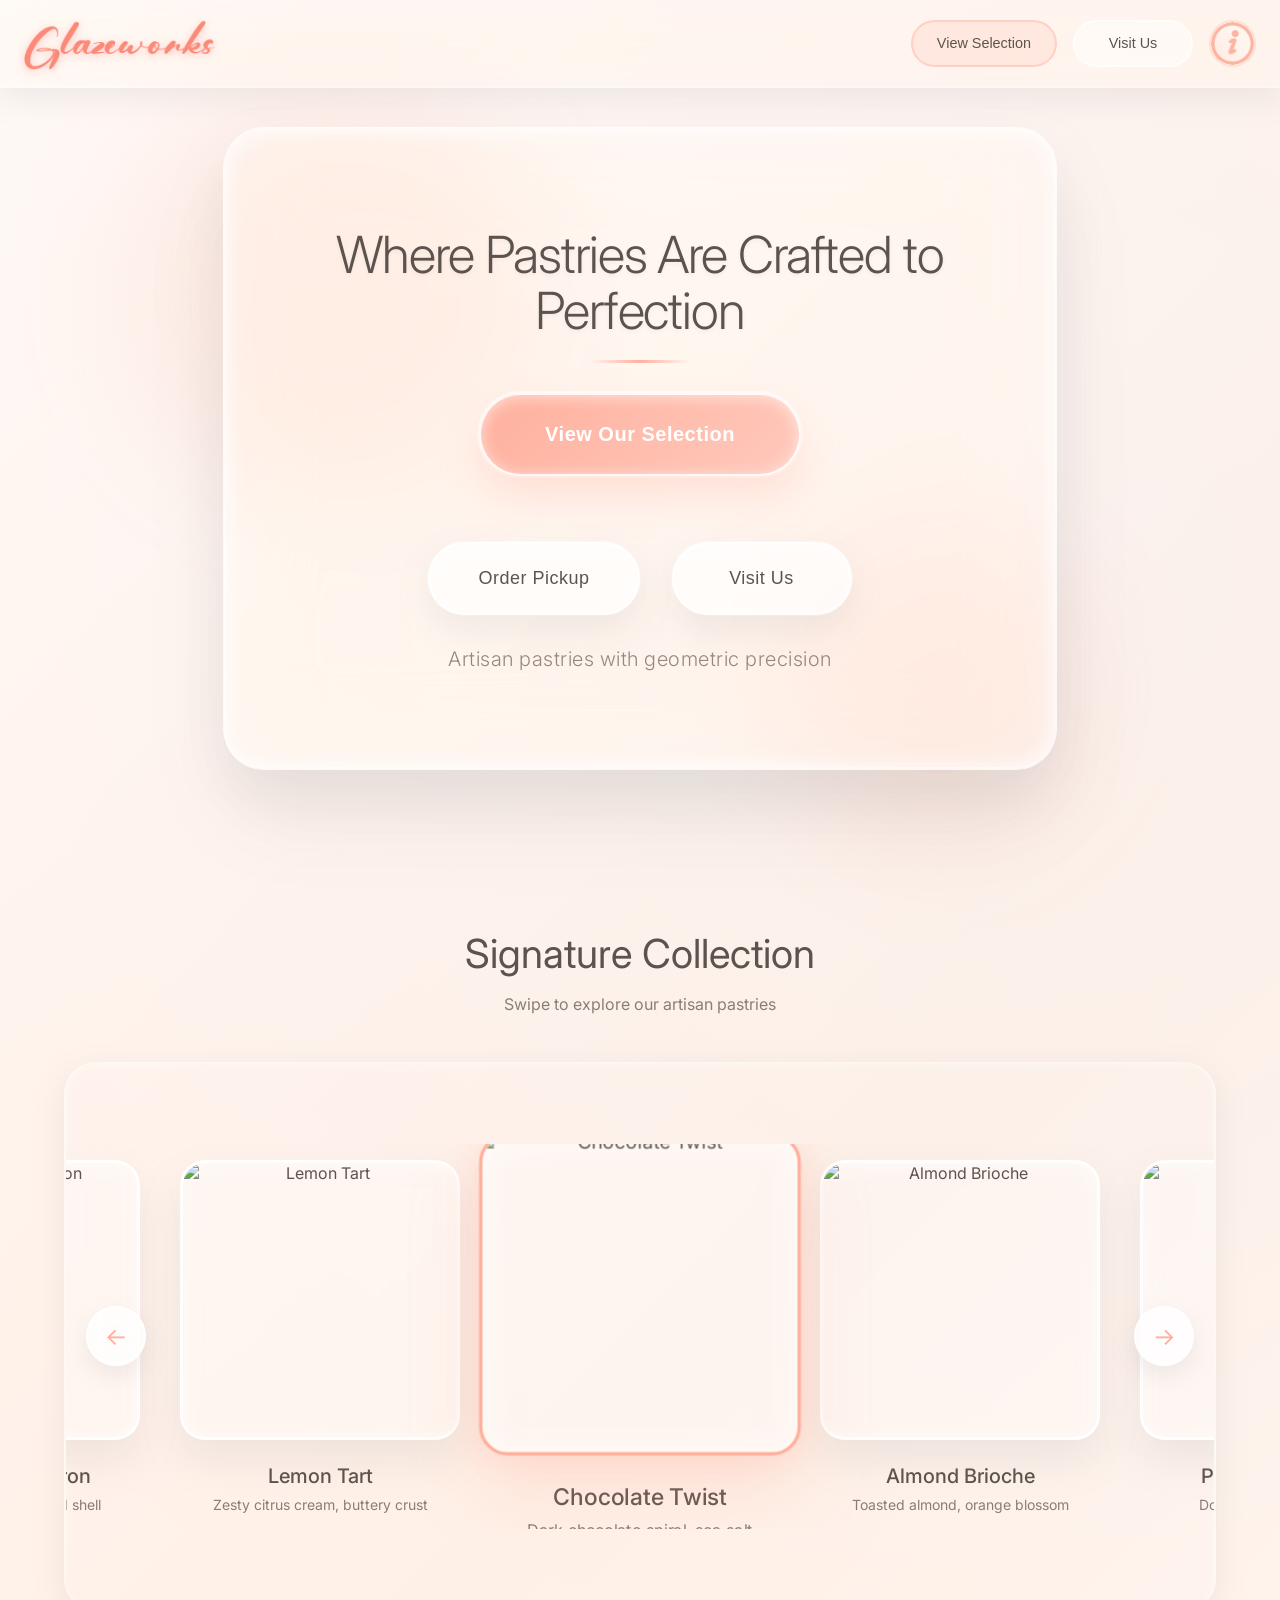
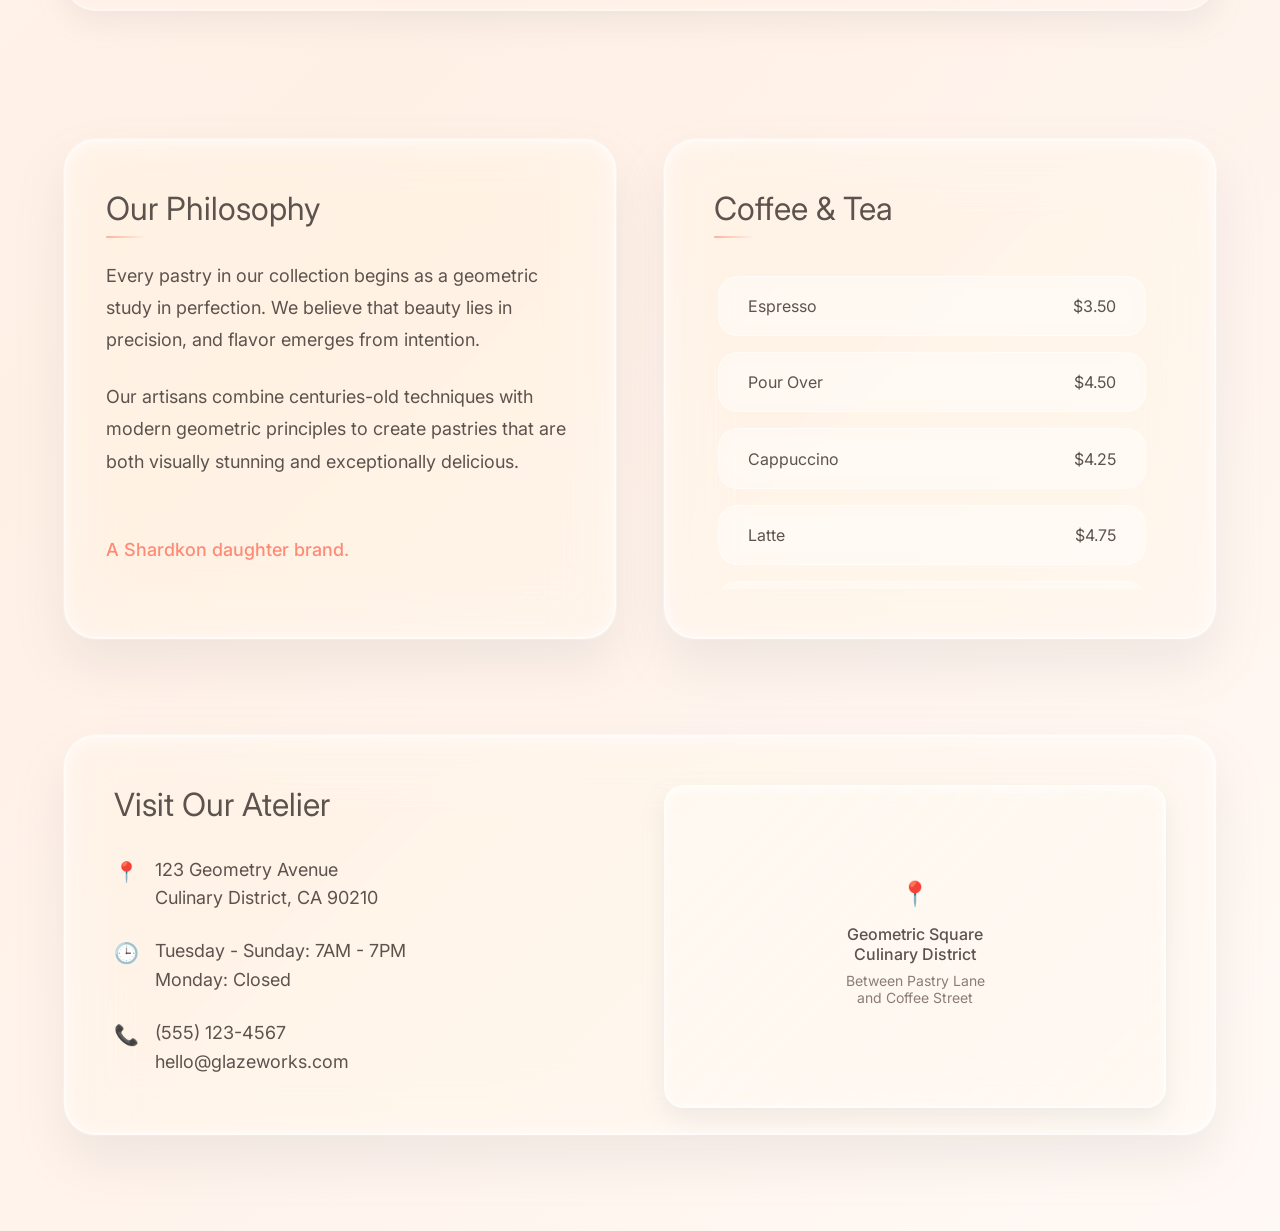
==== index.html @ 234afc3f "Add files via upload" ====
<!DOCTYPE html>
<html lang="en">
<head>
    <meta charset="UTF-8">
    <meta name="viewport" content="width=device-width, initial-scale=1.0">
    <title>Glazeworks | Pastry Perfection</title>
    <link rel="stylesheet" href="style.css">
    <link rel="preconnect" href="https://fonts.googleapis.com">
    <link rel="preconnect" href="https://fonts.gstatic.com" crossorigin>
    <link href="https://fonts.googleapis.com/css2?family=Inter:wght@300;400;500;600&display=swap" rel="stylesheet">
    <style>body { opacity: 0; }</style>
    <!-- Add this to your <head> in ALL HTML files -->
    <link rel="icon" type="image/png" href="bar logo.png">
</head>
<body>
    <!-- HEADER -->
    <header class="main-header">
        <div class="header-content">
            <!-- To this: -->
            <div class="logo">
                <a href="index.html" class="logo-link">
                    <img src="Glazeworks Logo-transparent.png" 
                        alt="Glazeworks" 
                        class="logo-image">
                </a>
            </div>
            <nav class="header-nav">
                <!-- <a href="index.html" class="nav-link active">Home</a> -->
                <!-- <a href="products.html" class="nav-link">Products</a> -->
                <!-- <a href="about.html" class="nav-link">About</a> -->
                <!-- <a href="contact.html" class="nav-link">Contact</a> -->
            </nav>
            <div class="header-buttons">
                <button class="header-btn secondary" onclick="window.location.href='products.html'">View Selection</button>
                <button class="header-btn" onclick="window.location.href='contact.html'">Visit Us</button>
                <!-- Add this about icon button -->
                <!-- About Image Icon -->
                <button class="header-btn about-image" onclick="window.location.href='about.html'" title="About Glazeworks">
                    <div class="image-icon">
                        <img src="about icon.png" 
                        alt="About Glazeworks" class="icon-img">
                    <div class="image-overlay"></div>
                    </div>
                </button>
            </div>
        </div>
    </header>
    
    <!-- HERO SECTION -->
    <section class="hero">
        <!-- MAIN FROSTED GLASS CARD -->
        <div class="main-glass-card">
            <h1 class="tagline">Where Pastries Are Crafted to Perfection</h1>
            
            <!-- BUTTONS - VIEW OUR SELECTION CENTERED ALONE -->
            <div class="button-group-center">
                <button class="glass-button-primary" onclick="window.location.href='products.html'">View Our Selection</button>
                <div class="button-pair">
                    <button class="glass-button" onclick="window.location.href='contact.html'">Order Pickup</button>
                    <button class="glass-button" onclick="window.location.href='contact.html'">Visit Us</button>
                </div>
            </div>
            
            <p class="subtagline">Artisan pastries with geometric precision</p>
        </div>
    </section>
    
    <!-- SIGNATURE COLLECTION - HORIZONTAL SCROLL -->
    <section class="signature-section">
        <div class="section-header">
            <h2>Signature Collection</h2>
            <p style="color: var(--text-light);">Swipe to explore our artisan pastries</p>
        </div>
        
        <div class="horizontal-scroll-container">
            <div class="scroll-arrow left">←</div>
            <div class="horizontal-scroll">
                <div class="scroll-item">
                    <div class="image-container">
                        <img src="https://www.corriecooks.com/wp-content/uploads/2025/04/Honey-Butter-Croissants-500x500.jpg" 
                             alt="Honey Butter Croissant">
                    </div>
                    <h3>Honey Butter Croissant</h3>
                    <p>27 delicate layers of French butter</p>
                </div>
                <div class="scroll-item">
                    <div class="image-container">
                        <img src="https://images.unsplash.com/photo-1563729784474-d77dbb933a9e?w=400&h=400&fit=crop&q=90" 
                             alt="Vanilla Bean Éclair">
                    </div>
                    <h3>Vanilla Bean Éclair</h3>
                    <p>Madagascar vanilla pastry cream</p>
                </div>
                <div class="scroll-item">
                    <div class="image-container">
                        <img src="https://www.sweetandsavorybyshinee.com/wp-content/uploads/2022/08/Raspberry-Macarons-1-1024x1536.jpg" 
                             alt="Raspberry Macaron">
                    </div>
                    <h3>Raspberry Macaron</h3>
                    <p>Fresh berry filling, almond shell</p>
                </div>
                <div class="scroll-item">
                    <div class="image-container">
                        <img src="https://zestfulkitchen.com/wp-content/uploads/2020/03/classic-lemon-tart-_-for-web-_-cover-736x809.jpg" 
                             alt="Lemon Tart">
                    </div>
                    <h3>Lemon Tart</h3>
                    <p>Zesty citrus cream, buttery crust</p>
                </div>
                <div class="scroll-item">
                    <div class="image-container">
                        <img src="https://images.unsplash.com/photo-1541783245831-57d6fb0926d3?w=400&h=400&fit=crop&q=90" 
                             alt="Chocolate Twist">
                    </div>
                    <h3>Chocolate Twist</h3>
                    <p>Dark chocolate spiral, sea salt</p>
                </div>
                <div class="scroll-item">
                    <div class="image-container">
                        <img src="https://images.unsplash.com/photo-1565958011703-44f9829ba187?w=400&h=400&fit=crop&q=90" 
                             alt="Almond Brioche">
                    </div>
                    <h3>Almond Brioche</h3>
                    <p>Toasted almond, orange blossom</p>
                </div>
                <div class="scroll-item">
                    <div class="image-container">
                        <img src="https://images.unsplash.com/photo-1488477304112-4944851de03d?w=400&h=400&fit=crop&q=90" 
                             alt="Pain au Chocolat">
                    </div>
                    <h3>Pain au Chocolat</h3>
                    <p>Double chocolate batons</p>
                </div>
                <div class="scroll-item">
                    <div class="image-container">
                        <img src="https://images.unsplash.com/photo-1535141192574-5d4897c12636?w=400&h=400&fit=crop&q=90" 
                             alt="Matcha Roll">
                    </div>
                    <h3>Matcha Roll</h3>
                    <p>Ceremonial matcha, red bean</p>
                </div>
            </div>
            <div class="scroll-arrow right">→</div>
        </div>
    </section>
    
    <!-- TWO COLUMN LAYOUT -->
    <section class="two-column-layout">
        <!-- LEFT COLUMN - OUR PHILOSOPHY -->
        <div class="frosted-card">
            <h2>Our Philosophy</h2>
            <div class="about-text">
                Every pastry in our collection begins as a geometric study in perfection. 
                We believe that beauty lies in precision, and flavor emerges from intention.
            </div>
            <div class="about-text">
                Our artisans combine centuries-old techniques with modern geometric principles 
                to create pastries that are both visually stunning and exceptionally delicious.
            </div>
            <div class="about-text" style="margin-top: 2rem;">
                <em>A Shardkon daughter brand.</em>
            </div>
            <div class="geometric-accent"></div>
        </div>
        
        <!-- RIGHT COLUMN - COFFEE & TEA (WIDER) -->
        <div class="frosted-card coffee-card">
            <h2>Coffee & Tea</h2>
            <div class="scrollable-menu">
                <div class="menu-items">
                    <div class="menu-item">
                        <span class="item-name">Espresso</span>
                        <span class="item-price">$3.50</span>
                    </div>
                    <div class="menu-item">
                        <span class="item-name">Pour Over</span>
                        <span class="item-price">$4.50</span>
                    </div>
                    <div class="menu-item">
                        <span class="item-name">Cappuccino</span>
                        <span class="item-price">$4.25</span>
                    </div>
                    <div class="menu-item">
                        <span class="item-name">Latte</span>
                        <span class="item-price">$4.75</span>
                    </div>
                    <div class="menu-item">
                        <span class="item-name">Matcha Latte</span>
                        <span class="item-price">$5.25</span>
                    </div>
                    <div class="menu-item">
                        <span class="item-name">Chai Tea</span>
                        <span class="item-price">$4.75</span>
                    </div>
                    <div class="menu-item">
                        <span class="item-name">Cold Brew</span>
                        <span class="item-price">$5.50</span>
                    </div>
                    <div class="menu-item">
                        <span class="item-name">Herbal Infusion</span>
                        <span class="item-price">$4.00</span>
                    </div>
                    <div class="menu-item">
                        <span class="item-name">Hot Chocolate</span>
                        <span class="item-price">$4.50</span>
                    </div>
                    <div class="menu-item">
                        <span class="item-name">Turkish Coffee</span>
                        <span class="item-price">$4.75</span>
                    </div>
                </div>
            </div>
        </div>
    </section>
    
    <!-- VISIT SECTION - BOTTOM -->
    <section class="visit-section">
        <div class="visit-card">
            <div class="visit-info">
                <h2>Visit Our Atelier</h2>
                <div class="visit-details">
                    <p>
                        <span style="font-size: 1.25rem; color: var(--peach-pink);">📍</span>
                        123 Geometry Avenue<br>
                        Culinary District, CA 90210
                    </p>
                    <p>
                        <span style="font-size: 1.25rem; color: var(--peach-pink);">🕒</span>
                        Tuesday - Sunday: 7AM - 7PM<br>
                        Monday: Closed
                    </p>
                    <p>
                        <span style="font-size: 1.25rem; color: var(--peach-pink);">📞</span>
                        (555) 123-4567<br>
                        hello@glazeworks.com
                    </p>
                </div>
            </div>
            <div class="map-container">
                <div class="map-placeholder">
                    <p style="font-size: 1.5rem; margin-bottom: 1rem; color: var(--peach-pink);">📍</p>
                    <p style="font-weight: 500; color: var(--text-dark); margin-bottom: 0.5rem;">
                        Geometric Square<br>
                        Culinary District
                    </p>
                    <p style="color: var(--text-light); font-size: 0.875rem;">
                        Between Pastry Lane<br>
                        and Coffee Street
                    </p>
                </div>
            </div>
        </div>
    </section>
    
    <script src="script.js"></script>
    <script>
        window.addEventListener('load', () => {
            setTimeout(() => {
                document.body.style.opacity = '1';
            }, 100);
        });
    </script>
</body>
</html>
---- style.css ----
/* GLAZEWORKS FINAL REFINEMENT */
:root {
  /* REFINED COLOR PALETTE */
  --frost-white: rgba(255, 255, 255, 0.95);
  --frost-border: rgba(255, 255, 255, 0.6);
  --frost-shadow: rgba(150, 150, 150, 0.15);
  --peach-pink: #FFB09D;
  --peach-saturated: #FF8A75;
  --text-dark: #5D534E;
  --text-light: #8A7D76;
  
  /* GLOW COLORS */
  --glow-peach: rgba(255, 176, 157, 0.3);
  --glow-pink: rgba(255, 138, 117, 0.2);
}

/* RESET */
* {
  margin: 0;
  padding: 0;
  box-sizing: border-box;
}


/* SCROLLBAR WITH PATTERN IMAGE BACKGROUND */
::-webkit-scrollbar {
    width: 16px;
    height: 16px;
    background: transparent;
}

/* Top part of the track */
::-webkit-scrollbar-track-piece:start {
    background: transparent url('transparent\ bg.png') repeat-y !important;
    background-size: 16px auto; /* Match scrollbar width */
    border-top-left-radius: 8px;
    border-top-right-radius: 8px;
    margin-top: 4px; /* Add some spacing at top */
}

/* Middle part of the track */
::-webkit-scrollbar-track-piece:middle {
    background: transparent url('transparent\ bg.png') repeat-y !important;
    background-size: 16px auto;
}

/* Bottom part of the track */
::-webkit-scrollbar-track-piece:end {
    background: transparent url('transparent\ bg.png') repeat-y !important;
    background-size: 16px auto;
    border-bottom-left-radius: 8px;
    border-bottom-right-radius: 8px;
    margin-bottom: 4px; /* Add some spacing at bottom */
}

/* For horizontal scrollbars */
::-webkit-scrollbar-track-piece:horizontal:start {
    background: transparent url('transparent\ bg.png') repeat-x !important;
    background-size: auto 16px; /* Match scrollbar height */
    border-top-left-radius: 8px;
    border-bottom-left-radius: 8px;
    margin-left: 4px;
}

::-webkit-scrollbar-track-piece:horizontal:end {
    background: transparent url('transparent\ bg.png') repeat-x !important;
    background-size: auto 16px;
    border-top-right-radius: 8px;
    border-bottom-right-radius: 8px;
    margin-right: 4px;
}

/* Thumb - Dark peach color */
::-webkit-scrollbar-thumb {
    background: rgba(255, 130, 100, 0.7);
    border-radius: 8px;
    border: 4px solid transparent;
    background-clip: content-box;
    transition: all 0.3s ease;
}

::-webkit-scrollbar-thumb:hover {
    background: rgba(255, 110, 80, 0.9);
    border: 4px solid transparent;
    background-clip: content-box;
}

::-webkit-scrollbar-thumb:active {
    background: rgba(255, 90, 60, 0.95);
    border: 4px solid transparent;
    background-clip: content-box;
}

/* Corner */
::-webkit-scrollbar-corner {
    background: transparent url('transparent\ bg.png') !important;
    background-size: 16px 16px;
}

/* Firefox fallback */
* {
    scrollbar-width: thin;
    scrollbar-color: rgba(255, 130, 100, 0.7) transparent;
}
body {
    overflow: overlay;
  font-family: 'Inter', -apple-system, BlinkMacSystemFont, sans-serif;
  background: 
    radial-gradient(circle at 20% 50%, rgba(255, 240, 230, 0.3) 0%, transparent 50%),
    radial-gradient(circle at 80% 20%, rgba(230, 240, 255, 0.2) 0%, transparent 50%),
    linear-gradient(135deg, #FFF9F5 0%, #FFF0E6 50%, #FFF9F5 100%);
  color: var(--text-dark);
  overflow-x: hidden;
  min-height: 100vh;
  position: relative;
  opacity: 1;
  transition: opacity 0.8s ease;
}

/* HEADER STYLES */
.main-header {
  position: fixed;
  top: 0;
  left: 0;
  width: 100%;
  padding: 0.5rem 1.5rem;
  background: rgba(255, 255, 255, 0.15);
  backdrop-filter: blur(20px) saturate(180%);
  -webkit-backdrop-filter: blur(20px) saturate(180%);
  border-bottom: 2px solid rgba(255, 255, 255, 0.3);
  z-index: 1000;
  box-shadow: 0 10px 30px var(--frost-shadow);
}

.header-content {
  max-width: 1400px;
  margin: 0 auto;
  display: flex;
  justify-content: space-between;
  align-items: center;
  gap: 2rem;
}

/* Add new logo image styles: */
.logo-link {
    display: flex;
    align-items: center;
    text-decoration: none;
    height: 100%;
}

.logo-image {
    height: 70px; /* Adjust based on your logo's aspect ratio */
    width: auto;
    max-width: 200px; /* Prevents it from being too wide */
    object-fit: contain;
    transition: all 0.3s cubic-bezier(0.4, 0, 0.2, 1);
    filter: drop-shadow(0 2px 4px rgba(255, 161, 161, 0.603));
}

/* Optional: Add hover effect */
.logo-image:hover {
    transform: scale(1.05);
    filter: drop-shadow(0 4px 8px rgba(255, 169, 169, 0.76));
}

/* Optional: Add subtle glow on hover */
.logo-image:hover {
    filter: 
        drop-shadow(0 4px 8px rgba(228, 167, 167, 0.829))
        drop-shadow(0 0 10px rgba(252, 165, 165, 0.651));
}

.header-nav {
  display: flex;
  gap: 2rem;
  flex: 1;
  justify-content: center;
}

.nav-link {
  text-decoration: none;
  color: var(--text-dark);
  font-weight: 400;
  font-size: 1rem;
  padding: 0.5rem 1rem;
  border-radius: 20px;
  transition: all 0.3s ease;
  position: relative;
}

.nav-link:hover {
  color: var(--peach-saturated);
  background: rgba(255, 255, 255, 0.3);
}

.nav-link.active {
  color: var(--peach-saturated);
  font-weight: 500;
}

.nav-link.active::after {
  content: '';
  position: absolute;
  bottom: -2px;
  left: 1rem;
  right: 1rem;
  height: 2px;
  background: var(--peach-pink);
  border-radius: 1px;
}

.header-buttons {
  display: flex;
  gap: 1rem;
}

.header-btn {
  padding: 0.75rem 1.5rem;
  border-radius: 25px;
  border: 2px solid rgba(255, 255, 255, 0.6);
  background: rgba(255, 255, 255, 0.4);
  backdrop-filter: blur(10px);
  color: var(--text-dark);
  font-weight: 500;
  font-size: 0.9rem;
  cursor: pointer;
  transition: all 0.3s ease;
  min-width: 120px;
}

.header-btn:hover {
  transform: translateY(-2px);
  background: rgba(255, 255, 255, 0.6);
  box-shadow: 0 10px 25px var(--frost-shadow);
}

.header-btn.secondary {
  background: rgba(255, 176, 157, 0.2);
  border-color: rgba(255, 176, 157, 0.4);
}

.header-btn.secondary:hover {
  background: rgba(255, 176, 157, 0.3);
}


/* About Image Icon Button */
.header-btn.about-image {
    width: 47px; /* Perfect circular size */
    height: 47px;
    min-width: 47px;
    padding: 0;
    display: flex;
    align-items: center;
    justify-content: center;
    border-radius: 50%;
    background: transparent;
    border: 2px solid rgba(255, 176, 157, 0.3);
    overflow: hidden;
    position: relative;
    transition: all 0.3s cubic-bezier(0.4, 0, 0.2, 1);
}

.header-btn.about-image:hover {
    border-color: var(--peach-pink);
    transform: translateY(-2px) scale(1.1);
    box-shadow: 
        0 10px 20px rgba(255, 176, 157, 0.3),
        0 0 20px rgba(255, 176, 157, 0.2),
        inset 0 0 0 2px rgba(255, 255, 255, 0.5);
}

.image-icon {
    width: 100%;
    height: 100%;
    border-radius: 50%;
    overflow: hidden;
    position: relative;
    display: flex;
    align-items: center;
    justify-content: center;
}

.icon-img {
    width: 100%;
    height: 100%;
    object-fit: cover;
    object-position: center;
    transition: transform 0.4s ease, filter 0.4s ease;
}

.image-overlay {
    position: absolute;
    top: 0;
    left: 0;
    width: 100%;
    height: 100%;
    background: linear-gradient(
        45deg,
        rgba(255, 176, 157, 0.2) 0%,
        rgba(255, 176, 157, 0) 60%
    );
    border-radius: 50%;
    transition: all 0.4s ease;
}

.header-btn.about-image:hover .icon-img {
    transform: scale(1.15);
    filter: brightness(1.1) saturate(1.2);
}

.header-btn.about-image:hover .image-overlay {
    background: linear-gradient(
        45deg,
        rgba(255, 138, 117, 0.3) 0%,
        rgba(255, 138, 117, 0.1) 50%,
        rgba(255, 138, 117, 0) 70%
    );
}




/* FOOTER */
.main-footer {
  text-align: center;
  padding: 2rem;
  color: var(--text-light);
  font-size: 0.9rem;
  background: rgba(255, 255, 255, 0.2);
  backdrop-filter: blur(10px);
  border-top: 1px solid rgba(255, 255, 255, 0.3);
  margin-top: 4rem;
}

.main-footer p {
  margin: 0.5rem 0;
}

/* BACKGROUND EFFECTS */
.glow-effects {
  position: fixed;
  top: 0;
  left: 0;
  width: 100%;
  height: 100%;
  z-index: -3;
  pointer-events: none;
  opacity: 0.5;
}

.glow-orb {
  position: absolute;
  border-radius: 50%;
  filter: blur(60px);
  animation: floatOrb 20s infinite ease-in-out;
}

.glow-1 {
  width: 400px;
  height: 400px;
  background: var(--glow-peach);
  top: 10%;
  left: 10%;
  animation-delay: 0s;
}

.glow-2 {
  width: 300px;
  height: 300px;
  background: var(--glow-pink);
  top: 60%;
  right: 15%;
  animation-delay: -7s;
}

@keyframes floatOrb {
  0%, 100% { transform: translate(0, 0) scale(1); opacity: 0.4; }
  33% { transform: translate(30px, -30px) scale(1.1); opacity: 0.6; }
  66% { transform: translate(-20px, 20px) scale(0.9); opacity: 0.5; }
}

/* HERO SECTION */
.hero {
  min-height: 100vh;
  display: flex;
  flex-direction: column;
  align-items: center;
  justify-content: center;
  padding: 2rem;
  position: relative;
  z-index: 1;
  padding-top: 8rem; /* Account for fixed header */
}

/* MAIN FROSTED GLASS CARD */
.main-glass-card {
  width: 65vw;
  max-width: 900px;
  min-width: 300px;
  background: rgba(255, 255, 255, 0.25);
  backdrop-filter: blur(40px) saturate(200%);
  -webkit-backdrop-filter: blur(40px) saturate(200%);
  border: 2px solid var(--frost-border);
  border-radius: 40px;
  padding: 6rem 5rem;
  text-align: center;
  position: relative;
  z-index: 10;
  box-shadow: 
    0 0 0 1px rgba(255, 255, 255, 0.8),
    0 30px 60px var(--frost-shadow),
    0 50px 100px rgba(0, 0, 0, 0.05),
    inset 0 2px 20px rgba(255, 255, 255, 0.6),
    inset 0 -2px 20px rgba(255, 255, 255, 0.4);
  animation: cardFloat 8s ease-in-out infinite;
  margin: 0 auto 8rem auto;
}

@keyframes cardFloat {
  0%, 100% { transform: translateY(0px) rotateX(0deg); }
  50% { transform: translateY(-20px) rotateX(2deg); }
}

/* TAGLINE */
.tagline {
  font-size: clamp(3rem, 4vw, 4.5rem);
  font-weight: 300;
  color: var(--text-dark);
  line-height: 1.1;
  margin-bottom: 3rem;
  letter-spacing: -0.02em;
  text-shadow: 
    0 2px 4px rgba(0, 0, 0, 0.05),
    0 0 40px rgba(255, 255, 255, 0.5);
  position: relative;
}

.tagline::after {
  content: '';
  position: absolute;
  bottom: -1.5rem;
  left: 50%;
  transform: translateX(-50%);
  width: 100px;
  height: 3px;
  background: linear-gradient(90deg, 
    transparent, 
    var(--peach-pink), 
    transparent);
  border-radius: 2px;
}

/* BUTTON GROUP - VIEW OUR SELECTION CENTERED */
.button-group-center {
  display: flex;
  flex-direction: column;
  align-items: center;
  gap: 2rem;
  margin-top: 4rem;
  position: relative;
}

/* VIEW MENU BUTTON - CENTERED ALONE */
.glass-button-primary {
  padding: 1.75rem 4rem;
  border-radius: 50px;
  border: 2px solid rgba(255, 255, 255, 0.9);
  background: linear-gradient(135deg, 
    var(--peach-pink) 0%, 
    #FFC9BC 100%);
  backdrop-filter: blur(20px);
  -webkit-backdrop-filter: blur(20px);
  color: white;
  font-size: 1.25rem;
  font-weight: 600;
  cursor: pointer;
  transition: all 0.4s cubic-bezier(0.4, 0, 0.2, 1);
  position: relative;
  overflow: hidden;
  box-shadow: 
    0 20px 40px rgba(255, 176, 157, 0.3),
    inset 0 2px 15px rgba(255, 255, 255, 0.6),
    0 0 0 2px rgba(255, 255, 255, 0.7);
  letter-spacing: 0.5px;
  transform: translateY(-10px);
  z-index: 2;
  margin-bottom: 1.5rem;
}

.glass-button-primary:hover {
  transform: translateY(-15px) scale(1.05);
  background: linear-gradient(135deg, 
    var(--peach-saturated) 0%, 
    #FFA08D 100%);
  box-shadow: 
    0 30px 60px rgba(255, 138, 117, 0.4),
    inset 0 2px 25px rgba(255, 255, 255, 0.8),
    0 0 30px rgba(255, 138, 117, 0.5),
    0 0 60px rgba(255, 138, 117, 0.2);
}

/* ORDER PICKUP & VISIT US - HORIZONTAL PAIR BELOW */
.button-pair {
  display: flex;
  gap: 2rem;
  justify-content: center;
  width: 100%;
}

.glass-button {
  padding: 1.5rem 3rem;
  border-radius: 50px;
  border: 2px solid rgba(255, 255, 255, 0.8);
  background: rgba(255, 255, 255, 0.6);
  backdrop-filter: blur(20px);
  -webkit-backdrop-filter: blur(20px);
  color: var(--text-dark);
  font-size: 1.125rem;
  font-weight: 500;
  cursor: pointer;
  transition: all 0.4s cubic-bezier(0.4, 0, 0.2, 1);
  position: relative;
  overflow: hidden;
  box-shadow: 
    0 15px 35px var(--frost-shadow),
    inset 0 2px 10px rgba(255, 255, 255, 0.8),
    0 0 0 1px rgba(255, 255, 255, 0.5);
  letter-spacing: 0.5px;
  min-width: 180px;
  text-align: center;
}

.glass-button:hover {
  transform: translateY(-5px) scale(1.05);
  border-color: rgba(255, 255, 255, 1);
  box-shadow: 
    0 25px 50px rgba(150, 150, 150, 0.25),
    inset 0 2px 20px rgba(255, 255, 255, 0.9),
    0 0 20px var(--glow-peach),
    0 0 40px rgba(255, 179, 161, 0.1);
}

/* SUBTAGLINE */
.subtagline {
  font-size: 1.25rem;
  color: var(--text-light);
  margin-top: 2rem;
  font-weight: 300;
  letter-spacing: 0.5px;
  opacity: 0.9;
}

/* SIGNATURE COLLECTION - FIXED CLIPPING */
.signature-section {
  width: 90%;
  max-width: 1200px;
  margin: 0 auto 8rem auto; /* MORE MARGIN FOR TALLER BOUNDARY */
  position: relative;
}

.section-header {
  text-align: center;
  margin-bottom: 3rem;
}

.section-header h2 {
  font-size: 2.5rem;
  font-weight: 400;
  color: var(--text-dark);
  margin-bottom: 1rem;
}

.horizontal-scroll-container {
  position: relative;
  width: 100%;
  overflow: hidden; /* Keep hidden for container */
  padding: 5rem 0; /* TALLER BOUNDARY */
  margin: 2rem 0;
  background: rgba(255, 255, 255, 0.05);
  border-radius: 32px;
  border: 2px solid rgba(255, 255, 255, 0.4); /* VISIBLE BORDER */
  box-shadow: 
    inset 0 2px 10px rgba(255, 255, 255, 0.3),
    0 10px 30px var(--frost-shadow);
}

.horizontal-scroll {
  display: flex;
  gap: 2.5rem;
  padding: 0 4rem;
  scroll-behavior: smooth;
  overflow-x: auto;
  scrollbar-width: none;
  -ms-overflow-style: none;
}

.horizontal-scroll::-webkit-scrollbar {
  display: none;
}

.scroll-item {
  flex: 0 0 auto;
  width: 280px;
  text-align: center;
  transition: all 0.4s cubic-bezier(0.4, 0, 0.2, 1);
  position: relative;
  margin: 1rem 0; /* VERTICAL SPACING */
}

/* FIXED IMAGE CONTAINER - NO CLIPPING */
.image-container {
  width: 100%;
  height: 280px;
  position: relative;
  overflow: hidden;
  border-radius: 25px;
  border: 3px solid rgba(255, 255, 255, 0.9);
  box-shadow: 
    0 20px 40px var(--frost-shadow),
    inset 0 2px 15px rgba(255, 255, 255, 0.6);
  background: rgba(255, 255, 255, 0.3);
  backdrop-filter: blur(10px);
}

.image-container img {
  width: 100%;
  height: 100%;
  object-fit: cover;
  object-position: center;
  transition: transform 0.4s ease;
  display: block;
}

.scroll-item h3 {
  font-size: 1.25rem;
  font-weight: 500;
  margin: 1.5rem 0 0.5rem;
  color: var(--text-dark);
}

.scroll-item p {
  font-size: 0.875rem;
  color: var(--text-light);
  margin: 0;
}

.scroll-item.active {
  transform: scale(1.15);
  z-index: 20;
}

.scroll-item.active .image-container {
  border-color: var(--peach-pink);
  box-shadow: 
    0 30px 60px rgba(255, 176, 157, 0.25),
    inset 0 2px 25px rgba(255, 255, 255, 0.8),
    0 0 30px rgba(255, 176, 157, 0.3);
}

.scroll-item.active img {
  transform: scale(1.05);
}

/* SCROLL ARROWS */
.scroll-arrow {
  position: absolute;
  top: 50%;
  transform: translateY(-50%);
  width: 60px;
  height: 60px;
  background: rgba(255, 255, 255, 0.8);
  backdrop-filter: blur(10px);
  border-radius: 50%;
  border: 2px solid rgba(255, 255, 255, 0.9);
  display: flex;
  align-items: center;
  justify-content: center;
  cursor: pointer;
  z-index: 30;
  transition: all 0.3s ease;
  box-shadow: 0 10px 25px var(--frost-shadow);
  color: var(--peach-pink);
  font-size: 1.5rem;
  user-select: none;
}

.scroll-arrow:hover {
  background: rgba(255, 255, 255, 0.95);
  transform: translateY(-50%) scale(1.1);
  color: var(--peach-saturated);
  box-shadow: 0 15px 35px rgba(255, 176, 157, 0.2);
}

.scroll-arrow.left {
  left: 20px;
}

.scroll-arrow.right {
  right: 20px;
}

/* TWO COLUMN LAYOUT */
.two-column-layout {
  display: grid;
  grid-template-columns: 1fr 1fr;
  gap: 3rem;
  width: 90%;
  max-width: 1200px;
  margin: 0 auto 6rem auto;
  align-items: stretch;
}

/* FROSTED GLASS CARDS */
.frosted-card {
  background: rgba(255, 255, 255, 0.2);
  backdrop-filter: blur(30px) saturate(180%);
  -webkit-backdrop-filter: blur(30px) saturate(180%);
  border: 2px solid rgba(255, 255, 255, 0.6);
  border-radius: 32px;
  padding: 3rem 2.5rem;
  transition: all 0.4s cubic-bezier(0.4, 0, 0.2, 1);
  position: relative;
  overflow: visible;
  box-shadow: 
    0 25px 50px var(--frost-shadow),
    inset 0 2px 15px rgba(255, 255, 255, 0.6),
    0 0 0 1px rgba(255, 255, 255, 0.4);
  height: 500px;
  display: flex;
  flex-direction: column;
}

.frosted-card h2 {
  font-size: 2rem;
  font-weight: 400;
  margin-bottom: 2rem;
  color: var(--text-dark);
  position: relative;
  display: inline-block;
}

.frosted-card h2::after {
  content: '';
  position: absolute;
  bottom: -10px;
  left: 0;
  width: 40px;
  height: 2px;
  background: linear-gradient(90deg, var(--peach-pink), transparent);
  border-radius: 2px;
}

/* COFFEE & TEA - WIDER CARD */
.coffee-card {
  position: relative;
  overflow: hidden;
  padding: 3rem 3rem; /* WIDER PADDING */
}

.scrollable-menu {
  flex: 1;
  overflow-y: auto;
  padding-right: 1rem; /* MORE PADDING */
  scrollbar-width: thin;
  scrollbar-color: var(--peach-pink) transparent;
  position: relative;
}

.scrollable-menu::-webkit-scrollbar {
  width: 6px; /* THICKER SCROLLBAR */
}

.scrollable-menu::-webkit-scrollbar-track {
  background: rgba(255, 255, 255, 0.2);
  border-radius: 10px;
}

.scrollable-menu::-webkit-scrollbar-thumb {
  background: var(--peach-pink);
  border-radius: 10px;
}

.menu-items {
  margin-top: 1rem;
  position: relative;
}

/* WIDER MENU ITEMS FOR COFFEE CARD */
.menu-item {
  display: flex;
  justify-content: space-between;
  align-items: center;
  padding: 1.2rem 1.8rem; /* MORE PADDING FOR WIDER CARD */
  margin-bottom: 1rem;
  border-radius: 20px;
  background: rgba(255, 255, 255, 0.3);
  border: 1px solid rgba(255, 255, 255, 0.5);
  transition: all 0.3s cubic-bezier(0.4, 0, 0.2, 1);
  position: relative;
  overflow: visible;
  backdrop-filter: blur(10px);
  width: calc(100% - 0.5rem);
  margin-left: 0.25rem;
  z-index: 1;
}

.menu-item:hover {
  transform: translateX(12px) scale(1.08); /* MORE TRANSFORM */
  background: rgba(255, 255, 255, 0.85); /* MORE OPAQUE */
  border-color: var(--peach-pink);
  box-shadow: 
    0 20px 40px rgba(255, 176, 157, 0.3),
    0 0 0 3px rgba(255, 176, 157, 0.3);
  z-index: 100;
  padding: 1.2rem 2rem; /* MORE EXPANSION */
}

.item-name, .item-price {
  position: relative;
  z-index: 2;
  transition: all 0.3s ease;
  font-size: 1rem; /* NORMAL FONT */
}

.menu-item:hover .item-name {
  color: var(--peach-saturated);
  font-weight: 600;
}

.menu-item:hover .item-price {
  color: var(--peach-saturated);
  font-weight: 700;
}

/* PHILOSOPHY CARD */
.about-text {
  font-size: 1.125rem;
  line-height: 1.8;
  color: var(--text-dark);
  margin-bottom: 1.5rem;
}

.about-text em {
  font-style: normal;
  color: var(--peach-saturated);
  font-weight: 500;
}

.geometric-accent {
  width: 60px;
  height: 60px;
  margin-top: auto;
  background: linear-gradient(135deg, 
    transparent 45%, 
    rgba(255, 176, 157, 0.3) 50%, 
    transparent 55%);
  animation: gentleSpin 20s linear infinite;
  filter: blur(1px);
}

@keyframes gentleSpin {
  from { transform: rotate(0deg); }
  to { transform: rotate(360deg); }
}

/* VISIT SECTION */
.visit-section {
  width: 90%;
  max-width: 1200px;
  margin: 0 auto 6rem auto;
  height: 400px;
}

.visit-card {
  background: rgba(255, 255, 255, 0.2);
  backdrop-filter: blur(30px) saturate(180%);
  -webkit-backdrop-filter: blur(30px) saturate(180%);
  border: 2px solid rgba(255, 255, 255, 0.6);
  border-radius: 32px;
  padding: 3rem;
  height: 100%;
  display: grid;
  grid-template-columns: 1fr 1fr;
  gap: 3rem;
  box-shadow: 
    0 25px 50px var(--frost-shadow),
    inset 0 2px 15px rgba(255, 255, 255, 0.6),
    0 0 0 1px rgba(255, 255, 255, 0.4);
}

.visit-info h2 {
  font-size: 2rem;
  font-weight: 400;
  margin-bottom: 2rem;
  color: var(--text-dark);
}

.visit-details {
  margin-bottom: 2rem;
}

.visit-details p {
  display: flex;
  align-items: flex-start;
  gap: 1rem;
  margin-bottom: 1.5rem;
  font-size: 1.125rem;
  color: var(--text-dark);
  line-height: 1.6;
}

.map-container {
  background: linear-gradient(135deg, rgba(255, 255, 255, 0.3), rgba(255, 248, 240, 0.2));
  border-radius: 20px;
  border: 2px solid rgba(255, 255, 255, 0.6);
  display: flex;
  align-items: center;
  justify-content: center;
  box-shadow: 
    inset 0 2px 10px rgba(255, 255, 255, 0.6),
    0 10px 25px var(--frost-shadow);
  padding: 2rem;
  overflow: hidden;
}

.map-placeholder {
  text-align: center;
  color: var(--text-light);
  width: 100%;
}

.map-placeholder p {
  margin-bottom: 0.5rem;
}

/* CURSOR HALO */
.cursor-halo {
  position: fixed;
  width: 150px;
  height: 150px;
  background: radial-gradient(
    circle at center,
    rgba(255, 176, 157, 0.3) 0%,
    rgba(255, 176, 157, 0.15) 30%,
    rgba(255, 176, 157, 0.05) 50%,
    transparent 70%
  );
  border-radius: 50%;
  pointer-events: none;
  z-index: 9999;
  filter: blur(25px);
  opacity: 0;
  transition: opacity 0.3s ease, transform 0.2s ease;
  transform: translate(-50%, -50%) scale(0.8);
  left: -999px;
  top: -999px;
  mix-blend-mode: screen;
}

.cursor-halo.active {
  opacity: 0.7;
  transform: translate(-50%, -50%) scale(1);
}

.cursor-halo.hovering {
  background: radial-gradient(
    circle at center,
    rgba(255, 176, 157, 0.5) 0%,
    rgba(255, 176, 157, 0.3) 30%,
    rgba(255, 176, 157, 0.1) 50%,
    transparent 70%
  );
  filter: blur(30px);
  transform: translate(-50%, -50%) scale(1.3);
  opacity: 0.9;
}

/* RESPONSIVE */
@media (max-width: 1200px) {
  .main-glass-card {
    width: 75vw;
    padding: 5rem 4rem;
  }
  
  .two-column-layout {
    grid-template-columns: 1fr;
    gap: 2rem;
  }
  
  .frosted-card {
    height: auto;
    min-height: 400px;
  }
  
  .visit-card {
    grid-template-columns: 1fr;
    gap: 2rem;
    height: auto;
    min-height: 400px;
  }
  
  .header-nav {
    gap: 1rem;
  }
}

@media (max-width: 1024px) {
  .header-content {
    flex-wrap: wrap;
    gap: 1rem;
  }
  
  .header-nav {
    order: 3;
    width: 100%;
    justify-content: center;
    margin-top: 1rem;
  }
}

@media (max-width: 768px) {
  .hero {
    padding: 1.5rem;
    min-height: 90vh;
    padding-top: 10rem; /* More space for mobile header */
  }
  
  .main-header {
    padding: 0.5rem;
  }
  
  .header-buttons {
    display: none; /* Hide buttons on mobile */
  }
  
  .main-glass-card {
    width: 90vw;
    padding: 4rem 3rem;
    margin-bottom: 4rem;
  }
  
  .button-group-center {
    gap: 1.5rem;
  }
  
  .button-pair {
    flex-direction: column;
    gap: 1rem;
    align-items: center;
  }
  
  .glass-button-primary {
    transform: translateY(0);
    margin-bottom: 1rem;
  }
  
  .glass-button-primary:hover {
    transform: translateY(-5px) scale(1.05);
  }
  
  .glass-button {
    min-width: 200px;
    padding: 1.25rem 2rem;
  }
  
  .scroll-arrow {
    display: none;
  }
  
  .horizontal-scroll {
    padding: 0 1rem;
  }
  
  .horizontal-scroll-container {
    padding: 3rem 0;
  }
  
  .tagline {
    font-size: 2.5rem;
    line-height: 1.2;
  }
  
  .frosted-card {
    padding: 2rem 1.5rem;
  }
  
  .coffee-card {
    padding: 2rem 1.5rem;
  }
}

@media (max-width: 480px) {
  .main-glass-card {
    padding: 3rem 2rem;
    border-radius: 30px;
  }
  
  .tagline {
    font-size: 2rem;
  }
  
  .glass-button-primary,
  .glass-button {
    padding: 1.25rem 1.5rem;
    font-size: 1rem;
  }
  
  .scroll-item {
    width: 240px;
  }
  
  .image-container {
    height: 240px;
  }
  
  .frosted-card,
  .visit-card {
    padding: 2rem 1.5rem;
    border-radius: 28px;
  }
  
  .menu-item {
    padding: 1rem 1.2rem;
    margin-bottom: 0.7rem;
  }
  
  .logo h1 {
    font-size: 1.5rem;
  }
  
  .nav-link {
    font-size: 0.9rem;
    padding: 0.4rem 0.8rem;
  }
}
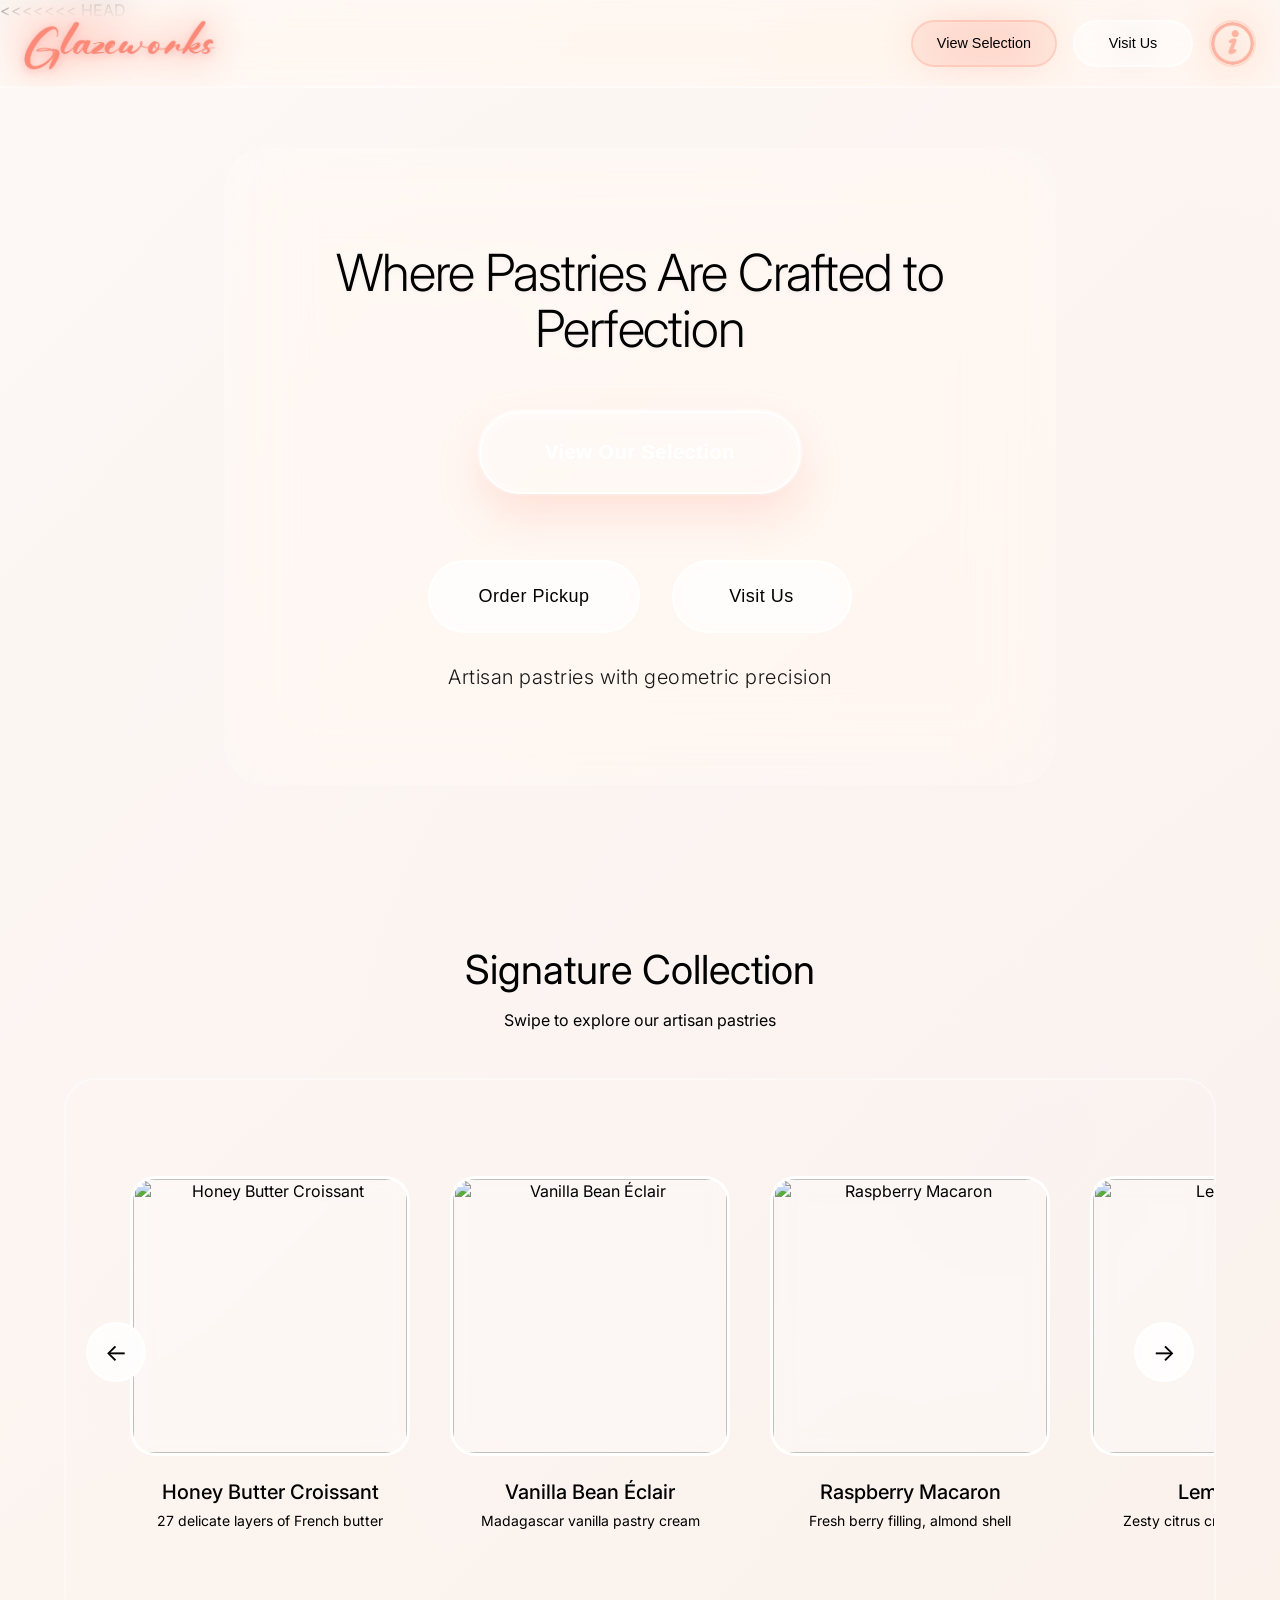
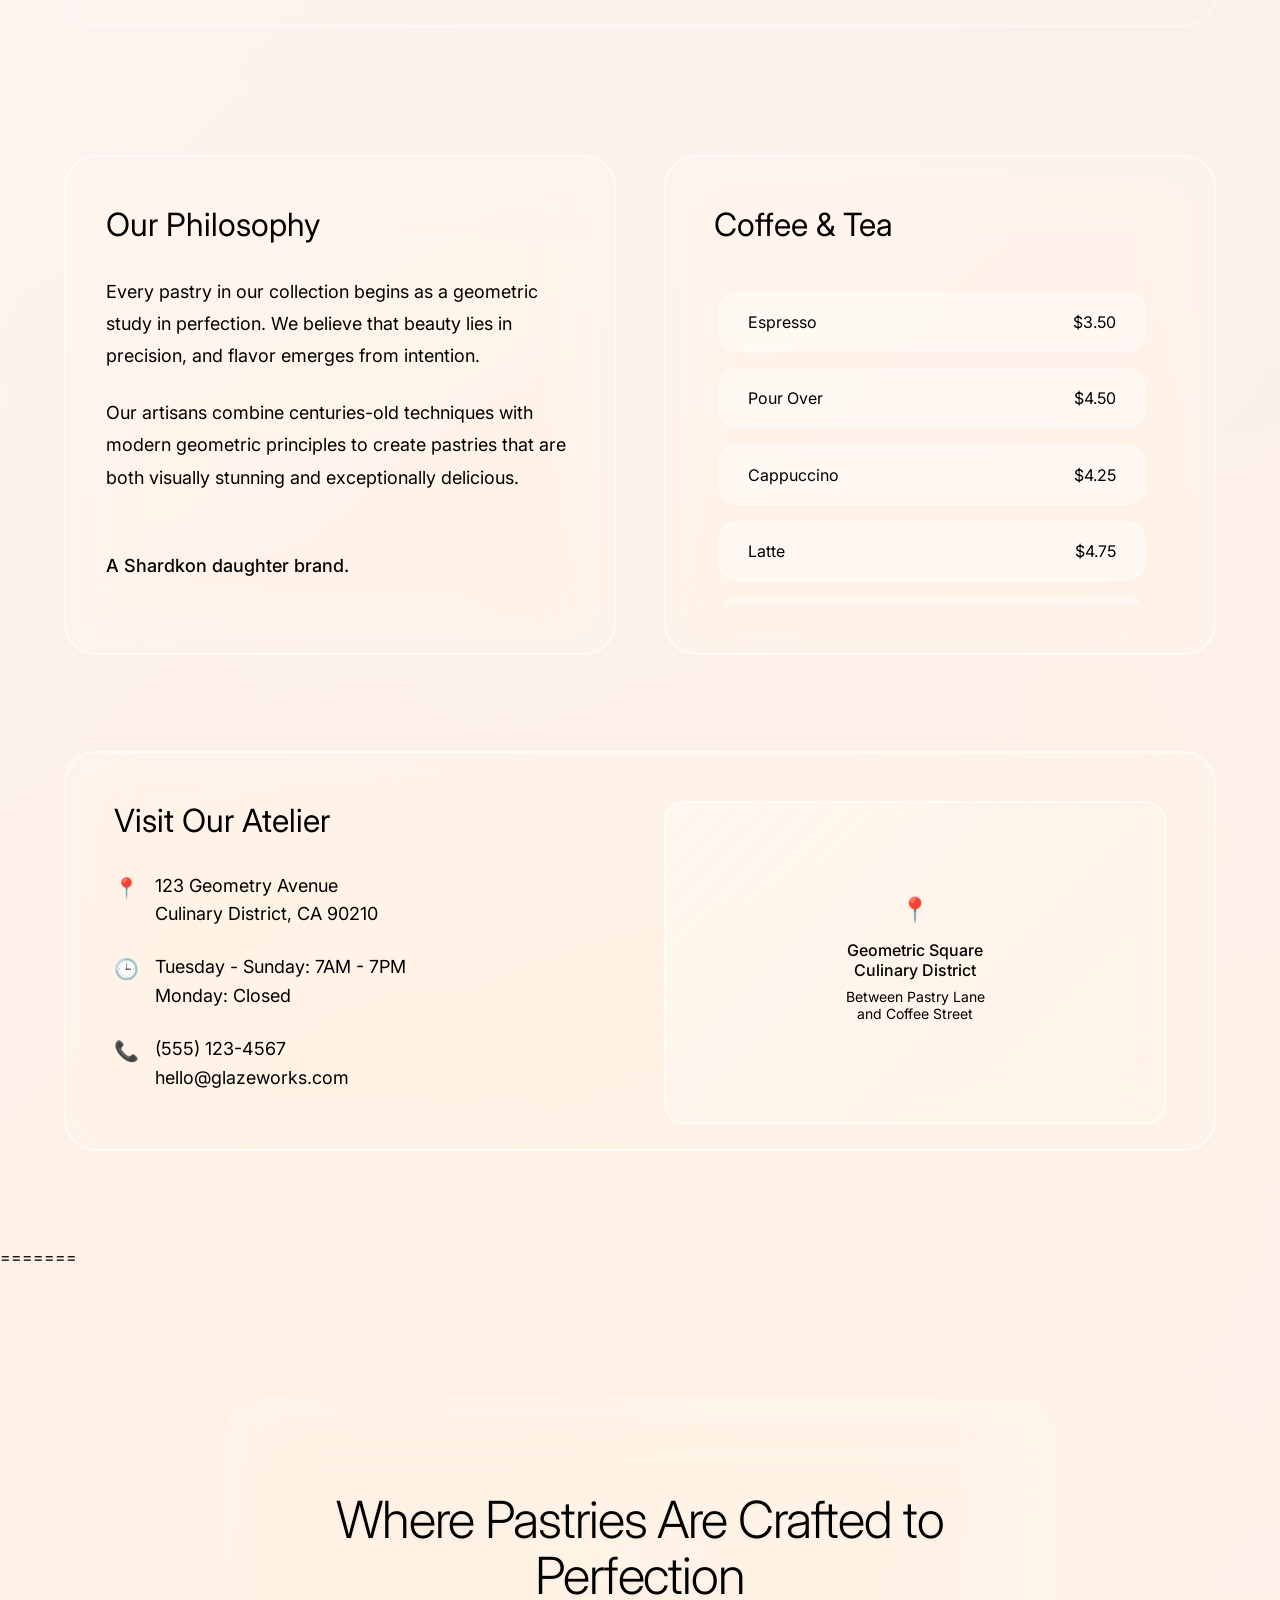
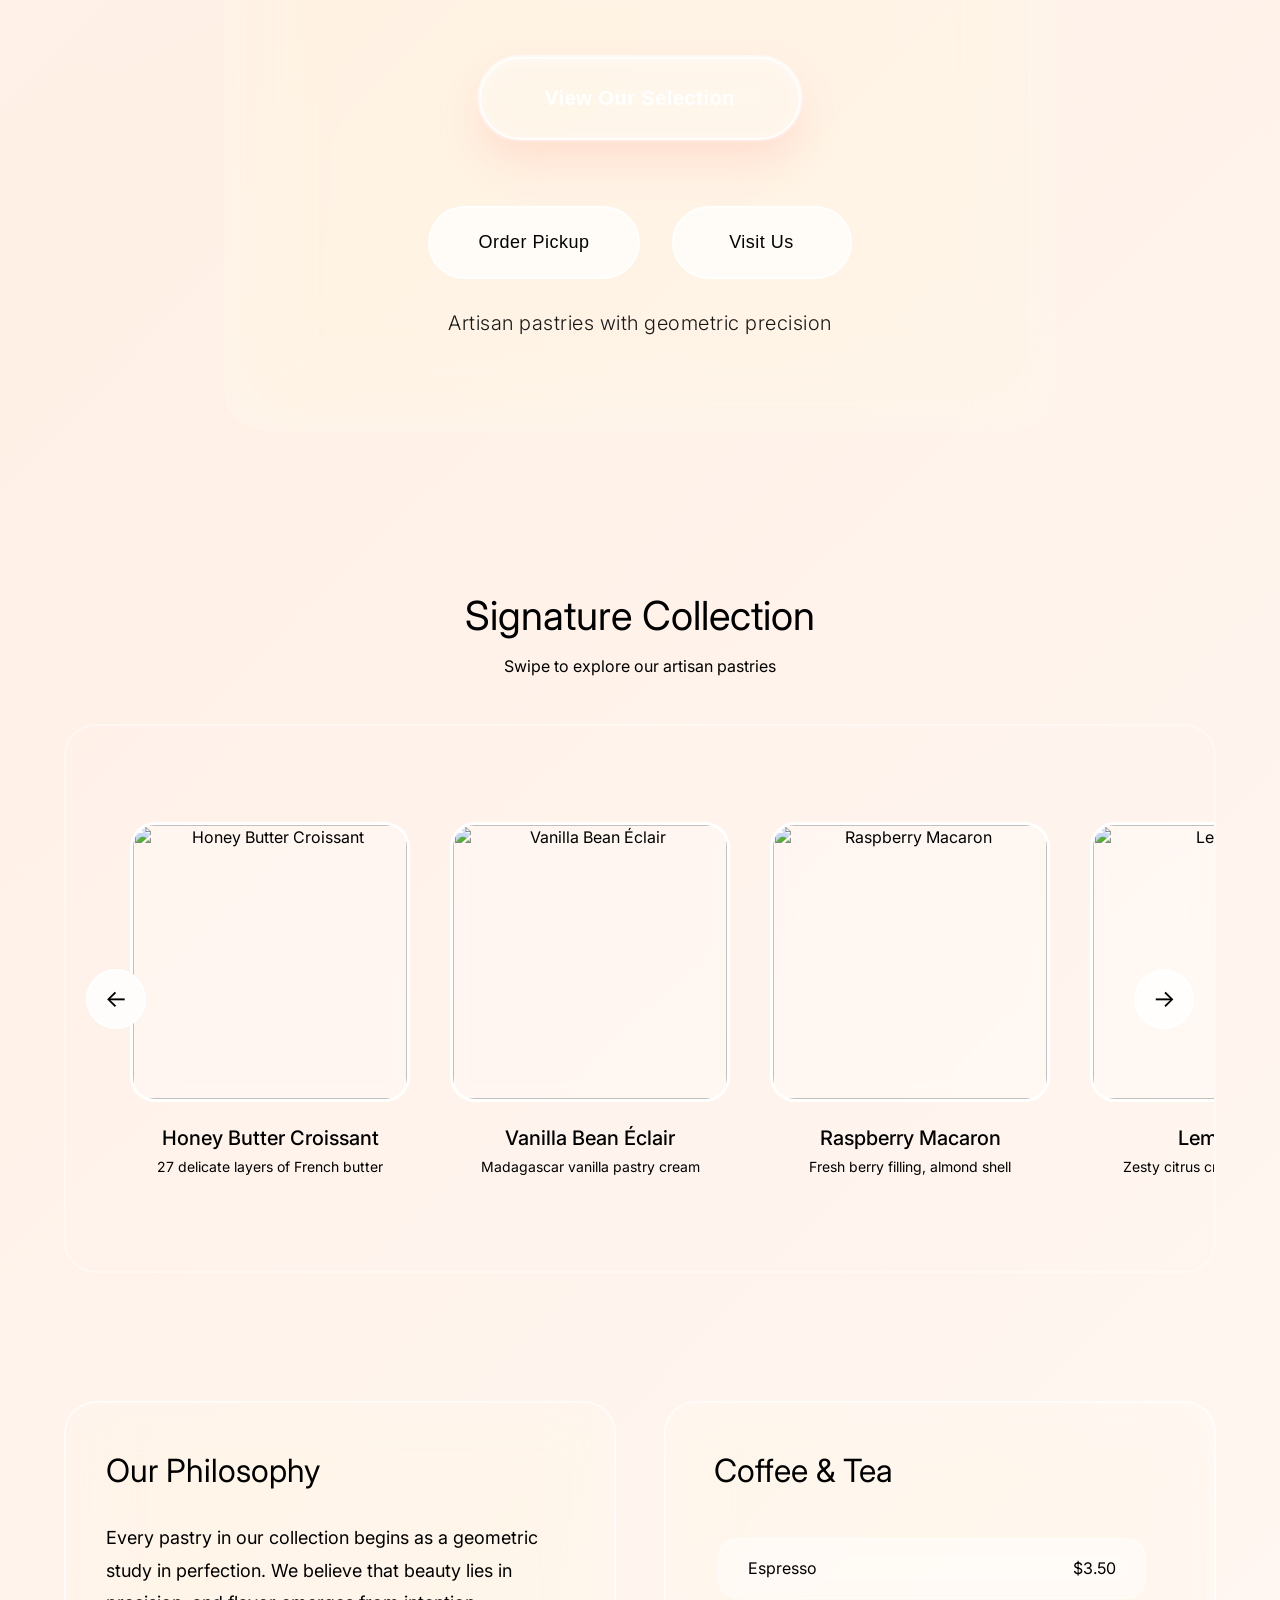
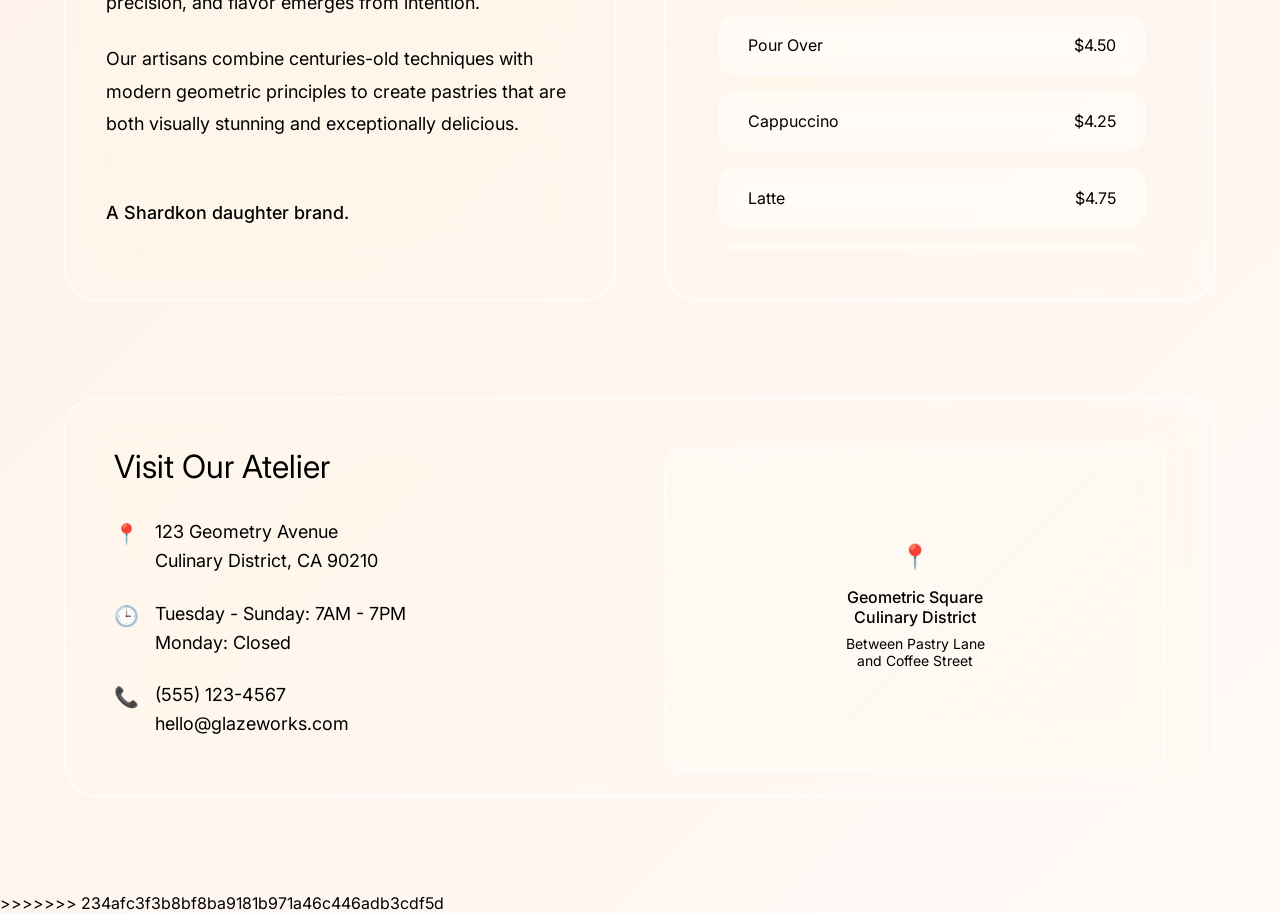
==== commit 137f9467: "update" ====
--- a/index.html
+++ b/index.html
@@ -1,264 +1,530 @@
-<!DOCTYPE html>
-<html lang="en">
-<head>
-    <meta charset="UTF-8">
-    <meta name="viewport" content="width=device-width, initial-scale=1.0">
-    <title>Glazeworks | Pastry Perfection</title>
-    <link rel="stylesheet" href="style.css">
-    <link rel="preconnect" href="https://fonts.googleapis.com">
-    <link rel="preconnect" href="https://fonts.gstatic.com" crossorigin>
-    <link href="https://fonts.googleapis.com/css2?family=Inter:wght@300;400;500;600&display=swap" rel="stylesheet">
-    <style>body { opacity: 0; }</style>
-    <!-- Add this to your <head> in ALL HTML files -->
-    <link rel="icon" type="image/png" href="bar logo.png">
-</head>
-<body>
-    <!-- HEADER -->
-    <header class="main-header">
-        <div class="header-content">
-            <!-- To this: -->
-            <div class="logo">
-                <a href="index.html" class="logo-link">
-                    <img src="Glazeworks Logo-transparent.png" 
-                        alt="Glazeworks" 
-                        class="logo-image">
-                </a>
-            </div>
-            <nav class="header-nav">
-                <!-- <a href="index.html" class="nav-link active">Home</a> -->
-                <!-- <a href="products.html" class="nav-link">Products</a> -->
-                <!-- <a href="about.html" class="nav-link">About</a> -->
-                <!-- <a href="contact.html" class="nav-link">Contact</a> -->
-            </nav>
-            <div class="header-buttons">
-                <button class="header-btn secondary" onclick="window.location.href='products.html'">View Selection</button>
-                <button class="header-btn" onclick="window.location.href='contact.html'">Visit Us</button>
-                <!-- Add this about icon button -->
-                <!-- About Image Icon -->
-                <button class="header-btn about-image" onclick="window.location.href='about.html'" title="About Glazeworks">
-                    <div class="image-icon">
-                        <img src="about icon.png" 
-                        alt="About Glazeworks" class="icon-img">
-                    <div class="image-overlay"></div>
-                    </div>
-                </button>
-            </div>
-        </div>
-    </header>
-    
-    <!-- HERO SECTION -->
-    <section class="hero">
-        <!-- MAIN FROSTED GLASS CARD -->
-        <div class="main-glass-card">
-            <h1 class="tagline">Where Pastries Are Crafted to Perfection</h1>
-            
-            <!-- BUTTONS - VIEW OUR SELECTION CENTERED ALONE -->
-            <div class="button-group-center">
-                <button class="glass-button-primary" onclick="window.location.href='products.html'">View Our Selection</button>
-                <div class="button-pair">
-                    <button class="glass-button" onclick="window.location.href='contact.html'">Order Pickup</button>
-                    <button class="glass-button" onclick="window.location.href='contact.html'">Visit Us</button>
-                </div>
-            </div>
-            
-            <p class="subtagline">Artisan pastries with geometric precision</p>
-        </div>
-    </section>
-    
-    <!-- SIGNATURE COLLECTION - HORIZONTAL SCROLL -->
-    <section class="signature-section">
-        <div class="section-header">
-            <h2>Signature Collection</h2>
-            <p style="color: var(--text-light);">Swipe to explore our artisan pastries</p>
-        </div>
-        
-        <div class="horizontal-scroll-container">
-            <div class="scroll-arrow left">←</div>
-            <div class="horizontal-scroll">
-                <div class="scroll-item">
-                    <div class="image-container">
-                        <img src="https://www.corriecooks.com/wp-content/uploads/2025/04/Honey-Butter-Croissants-500x500.jpg" 
-                             alt="Honey Butter Croissant">
-                    </div>
-                    <h3>Honey Butter Croissant</h3>
-                    <p>27 delicate layers of French butter</p>
-                </div>
-                <div class="scroll-item">
-                    <div class="image-container">
-                        <img src="https://images.unsplash.com/photo-1563729784474-d77dbb933a9e?w=400&h=400&fit=crop&q=90" 
-                             alt="Vanilla Bean Éclair">
-                    </div>
-                    <h3>Vanilla Bean Éclair</h3>
-                    <p>Madagascar vanilla pastry cream</p>
-                </div>
-                <div class="scroll-item">
-                    <div class="image-container">
-                        <img src="https://www.sweetandsavorybyshinee.com/wp-content/uploads/2022/08/Raspberry-Macarons-1-1024x1536.jpg" 
-                             alt="Raspberry Macaron">
-                    </div>
-                    <h3>Raspberry Macaron</h3>
-                    <p>Fresh berry filling, almond shell</p>
-                </div>
-                <div class="scroll-item">
-                    <div class="image-container">
-                        <img src="https://zestfulkitchen.com/wp-content/uploads/2020/03/classic-lemon-tart-_-for-web-_-cover-736x809.jpg" 
-                             alt="Lemon Tart">
-                    </div>
-                    <h3>Lemon Tart</h3>
-                    <p>Zesty citrus cream, buttery crust</p>
-                </div>
-                <div class="scroll-item">
-                    <div class="image-container">
-                        <img src="https://images.unsplash.com/photo-1541783245831-57d6fb0926d3?w=400&h=400&fit=crop&q=90" 
-                             alt="Chocolate Twist">
-                    </div>
-                    <h3>Chocolate Twist</h3>
-                    <p>Dark chocolate spiral, sea salt</p>
-                </div>
-                <div class="scroll-item">
-                    <div class="image-container">
-                        <img src="https://images.unsplash.com/photo-1565958011703-44f9829ba187?w=400&h=400&fit=crop&q=90" 
-                             alt="Almond Brioche">
-                    </div>
-                    <h3>Almond Brioche</h3>
-                    <p>Toasted almond, orange blossom</p>
-                </div>
-                <div class="scroll-item">
-                    <div class="image-container">
-                        <img src="https://images.unsplash.com/photo-1488477304112-4944851de03d?w=400&h=400&fit=crop&q=90" 
-                             alt="Pain au Chocolat">
-                    </div>
-                    <h3>Pain au Chocolat</h3>
-                    <p>Double chocolate batons</p>
-                </div>
-                <div class="scroll-item">
-                    <div class="image-container">
-                        <img src="https://images.unsplash.com/photo-1535141192574-5d4897c12636?w=400&h=400&fit=crop&q=90" 
-                             alt="Matcha Roll">
-                    </div>
-                    <h3>Matcha Roll</h3>
-                    <p>Ceremonial matcha, red bean</p>
-                </div>
-            </div>
-            <div class="scroll-arrow right">→</div>
-        </div>
-    </section>
-    
-    <!-- TWO COLUMN LAYOUT -->
-    <section class="two-column-layout">
-        <!-- LEFT COLUMN - OUR PHILOSOPHY -->
-        <div class="frosted-card">
-            <h2>Our Philosophy</h2>
-            <div class="about-text">
-                Every pastry in our collection begins as a geometric study in perfection. 
-                We believe that beauty lies in precision, and flavor emerges from intention.
-            </div>
-            <div class="about-text">
-                Our artisans combine centuries-old techniques with modern geometric principles 
-                to create pastries that are both visually stunning and exceptionally delicious.
-            </div>
-            <div class="about-text" style="margin-top: 2rem;">
-                <em>A Shardkon daughter brand.</em>
-            </div>
-            <div class="geometric-accent"></div>
-        </div>
-        
-        <!-- RIGHT COLUMN - COFFEE & TEA (WIDER) -->
-        <div class="frosted-card coffee-card">
-            <h2>Coffee & Tea</h2>
-            <div class="scrollable-menu">
-                <div class="menu-items">
-                    <div class="menu-item">
-                        <span class="item-name">Espresso</span>
-                        <span class="item-price">$3.50</span>
-                    </div>
-                    <div class="menu-item">
-                        <span class="item-name">Pour Over</span>
-                        <span class="item-price">$4.50</span>
-                    </div>
-                    <div class="menu-item">
-                        <span class="item-name">Cappuccino</span>
-                        <span class="item-price">$4.25</span>
-                    </div>
-                    <div class="menu-item">
-                        <span class="item-name">Latte</span>
-                        <span class="item-price">$4.75</span>
-                    </div>
-                    <div class="menu-item">
-                        <span class="item-name">Matcha Latte</span>
-                        <span class="item-price">$5.25</span>
-                    </div>
-                    <div class="menu-item">
-                        <span class="item-name">Chai Tea</span>
-                        <span class="item-price">$4.75</span>
-                    </div>
-                    <div class="menu-item">
-                        <span class="item-name">Cold Brew</span>
-                        <span class="item-price">$5.50</span>
-                    </div>
-                    <div class="menu-item">
-                        <span class="item-name">Herbal Infusion</span>
-                        <span class="item-price">$4.00</span>
-                    </div>
-                    <div class="menu-item">
-                        <span class="item-name">Hot Chocolate</span>
-                        <span class="item-price">$4.50</span>
-                    </div>
-                    <div class="menu-item">
-                        <span class="item-name">Turkish Coffee</span>
-                        <span class="item-price">$4.75</span>
-                    </div>
-                </div>
-            </div>
-        </div>
-    </section>
-    
-    <!-- VISIT SECTION - BOTTOM -->
-    <section class="visit-section">
-        <div class="visit-card">
-            <div class="visit-info">
-                <h2>Visit Our Atelier</h2>
-                <div class="visit-details">
-                    <p>
-                        <span style="font-size: 1.25rem; color: var(--peach-pink);">📍</span>
-                        123 Geometry Avenue<br>
-                        Culinary District, CA 90210
-                    </p>
-                    <p>
-                        <span style="font-size: 1.25rem; color: var(--peach-pink);">🕒</span>
-                        Tuesday - Sunday: 7AM - 7PM<br>
-                        Monday: Closed
-                    </p>
-                    <p>
-                        <span style="font-size: 1.25rem; color: var(--peach-pink);">📞</span>
-                        (555) 123-4567<br>
-                        hello@glazeworks.com
-                    </p>
-                </div>
-            </div>
-            <div class="map-container">
-                <div class="map-placeholder">
-                    <p style="font-size: 1.5rem; margin-bottom: 1rem; color: var(--peach-pink);">📍</p>
-                    <p style="font-weight: 500; color: var(--text-dark); margin-bottom: 0.5rem;">
-                        Geometric Square<br>
-                        Culinary District
-                    </p>
-                    <p style="color: var(--text-light); font-size: 0.875rem;">
-                        Between Pastry Lane<br>
-                        and Coffee Street
-                    </p>
-                </div>
-            </div>
-        </div>
-    </section>
-    
-    <script src="script.js"></script>
-    <script>
-        window.addEventListener('load', () => {
-            setTimeout(() => {
-                document.body.style.opacity = '1';
-            }, 100);
-        });
-    </script>
-</body>
+<<<<<<< HEAD
+<!DOCTYPE html>
+<html lang="en">
+<head>
+    <meta charset="UTF-8">
+    <meta name="viewport" content="width=device-width, initial-scale=1.0">
+    <title>Glazeworks | Pastry Perfection</title>
+    <link rel="stylesheet" href="style.css">
+    <link rel="preconnect" href="https://fonts.googleapis.com">
+    <link rel="preconnect" href="https://fonts.gstatic.com" crossorigin>
+    <link href="https://fonts.googleapis.com/css2?family=Inter:wght@300;400;500;600&display=swap" rel="stylesheet">
+    <style>body { opacity: 0; }</style>
+    <!-- Add this to your <head> in ALL HTML files -->
+    <link rel="icon" type="image/png" href="bar logo.png">
+</head>
+<body>
+    <!-- HEADER -->
+    <header class="main-header">
+        <div class="header-content">
+            <!-- To this: -->
+            <div class="logo">
+                <a href="index.html" class="logo-link">
+                    <img src="Glazeworks Logo-transparent.png" 
+                        alt="Glazeworks" 
+                        class="logo-image">
+                </a>
+            </div>
+            <nav class="header-nav">
+                <!-- <a href="index.html" class="nav-link active">Home</a> -->
+                <!-- <a href="products.html" class="nav-link">Products</a> -->
+                <!-- <a href="about.html" class="nav-link">About</a> -->
+                <!-- <a href="contact.html" class="nav-link">Contact</a> -->
+            </nav>
+            <div class="header-buttons">
+                <button class="header-btn secondary" onclick="window.location.href='products.html'">View Selection</button>
+                <button class="header-btn" onclick="window.location.href='contact.html'">Visit Us</button>
+                <!-- Add this about icon button -->
+                <!-- About Image Icon -->
+                <button class="header-btn about-image" onclick="window.location.href='about.html'" title="About Glazeworks">
+                    <div class="image-icon">
+                        <img src="about icon.png" 
+                        alt="About Glazeworks" class="icon-img">
+                    <div class="image-overlay"></div>
+                    </div>
+                </button>
+            </div>
+        </div>
+    </header>
+    
+    <!-- HERO SECTION -->
+    <section class="hero">
+        <!-- MAIN FROSTED GLASS CARD -->
+        <div class="main-glass-card">
+            <h1 class="tagline">Where Pastries Are Crafted to Perfection</h1>
+            
+            <!-- BUTTONS - VIEW OUR SELECTION CENTERED ALONE -->
+            <div class="button-group-center">
+                <button class="glass-button-primary" onclick="window.location.href='products.html'">View Our Selection</button>
+                <div class="button-pair">
+                    <button class="glass-button" onclick="window.location.href='contact.html'">Order Pickup</button>
+                    <button class="glass-button" onclick="window.location.href='contact.html'">Visit Us</button>
+                </div>
+            </div>
+            
+            <p class="subtagline">Artisan pastries with geometric precision</p>
+        </div>
+    </section>
+    
+    <!-- SIGNATURE COLLECTION - HORIZONTAL SCROLL -->
+    <section class="signature-section">
+        <div class="section-header">
+            <h2>Signature Collection</h2>
+            <p style="color: var(--text-light);">Swipe to explore our artisan pastries</p>
+        </div>
+        
+        <div class="horizontal-scroll-container">
+            <div class="scroll-arrow left">←</div>
+            <div class="horizontal-scroll">
+                <div class="scroll-item">
+                    <div class="image-container">
+                        <img src="https://www.corriecooks.com/wp-content/uploads/2025/04/Honey-Butter-Croissants-500x500.jpg" 
+                             alt="Honey Butter Croissant">
+                    </div>
+                    <h3>Honey Butter Croissant</h3>
+                    <p>27 delicate layers of French butter</p>
+                </div>
+                <div class="scroll-item">
+                    <div class="image-container">
+                        <img src="https://images.unsplash.com/photo-1563729784474-d77dbb933a9e?w=400&h=400&fit=crop&q=90" 
+                             alt="Vanilla Bean Éclair">
+                    </div>
+                    <h3>Vanilla Bean Éclair</h3>
+                    <p>Madagascar vanilla pastry cream</p>
+                </div>
+                <div class="scroll-item">
+                    <div class="image-container">
+                        <img src="https://www.sweetandsavorybyshinee.com/wp-content/uploads/2022/08/Raspberry-Macarons-1-1024x1536.jpg" 
+                             alt="Raspberry Macaron">
+                    </div>
+                    <h3>Raspberry Macaron</h3>
+                    <p>Fresh berry filling, almond shell</p>
+                </div>
+                <div class="scroll-item">
+                    <div class="image-container">
+                        <img src="https://zestfulkitchen.com/wp-content/uploads/2020/03/classic-lemon-tart-_-for-web-_-cover-736x809.jpg" 
+                             alt="Lemon Tart">
+                    </div>
+                    <h3>Lemon Tart</h3>
+                    <p>Zesty citrus cream, buttery crust</p>
+                </div>
+                <div class="scroll-item">
+                    <div class="image-container">
+                        <img src="https://images.unsplash.com/photo-1541783245831-57d6fb0926d3?w=400&h=400&fit=crop&q=90" 
+                             alt="Chocolate Twist">
+                    </div>
+                    <h3>Chocolate Twist</h3>
+                    <p>Dark chocolate spiral, sea salt</p>
+                </div>
+                <div class="scroll-item">
+                    <div class="image-container">
+                        <img src="https://images.unsplash.com/photo-1565958011703-44f9829ba187?w=400&h=400&fit=crop&q=90" 
+                             alt="Almond Brioche">
+                    </div>
+                    <h3>Almond Brioche</h3>
+                    <p>Toasted almond, orange blossom</p>
+                </div>
+                <div class="scroll-item">
+                    <div class="image-container">
+                        <img src="https://images.unsplash.com/photo-1488477304112-4944851de03d?w=400&h=400&fit=crop&q=90" 
+                             alt="Pain au Chocolat">
+                    </div>
+                    <h3>Pain au Chocolat</h3>
+                    <p>Double chocolate batons</p>
+                </div>
+                <div class="scroll-item">
+                    <div class="image-container">
+                        <img src="https://images.unsplash.com/photo-1535141192574-5d4897c12636?w=400&h=400&fit=crop&q=90" 
+                             alt="Matcha Roll">
+                    </div>
+                    <h3>Matcha Roll</h3>
+                    <p>Ceremonial matcha, red bean</p>
+                </div>
+            </div>
+            <div class="scroll-arrow right">→</div>
+        </div>
+    </section>
+    
+    <!-- TWO COLUMN LAYOUT -->
+    <section class="two-column-layout">
+        <!-- LEFT COLUMN - OUR PHILOSOPHY -->
+        <div class="frosted-card">
+            <h2>Our Philosophy</h2>
+            <div class="about-text">
+                Every pastry in our collection begins as a geometric study in perfection. 
+                We believe that beauty lies in precision, and flavor emerges from intention.
+            </div>
+            <div class="about-text">
+                Our artisans combine centuries-old techniques with modern geometric principles 
+                to create pastries that are both visually stunning and exceptionally delicious.
+            </div>
+            <div class="about-text" style="margin-top: 2rem;">
+                <em>A Shardkon daughter brand.</em>
+            </div>
+            <div class="geometric-accent"></div>
+        </div>
+        
+        <!-- RIGHT COLUMN - COFFEE & TEA (WIDER) -->
+        <div class="frosted-card coffee-card">
+            <h2>Coffee & Tea</h2>
+            <div class="scrollable-menu">
+                <div class="menu-items">
+                    <div class="menu-item">
+                        <span class="item-name">Espresso</span>
+                        <span class="item-price">$3.50</span>
+                    </div>
+                    <div class="menu-item">
+                        <span class="item-name">Pour Over</span>
+                        <span class="item-price">$4.50</span>
+                    </div>
+                    <div class="menu-item">
+                        <span class="item-name">Cappuccino</span>
+                        <span class="item-price">$4.25</span>
+                    </div>
+                    <div class="menu-item">
+                        <span class="item-name">Latte</span>
+                        <span class="item-price">$4.75</span>
+                    </div>
+                    <div class="menu-item">
+                        <span class="item-name">Matcha Latte</span>
+                        <span class="item-price">$5.25</span>
+                    </div>
+                    <div class="menu-item">
+                        <span class="item-name">Chai Tea</span>
+                        <span class="item-price">$4.75</span>
+                    </div>
+                    <div class="menu-item">
+                        <span class="item-name">Cold Brew</span>
+                        <span class="item-price">$5.50</span>
+                    </div>
+                    <div class="menu-item">
+                        <span class="item-name">Herbal Infusion</span>
+                        <span class="item-price">$4.00</span>
+                    </div>
+                    <div class="menu-item">
+                        <span class="item-name">Hot Chocolate</span>
+                        <span class="item-price">$4.50</span>
+                    </div>
+                    <div class="menu-item">
+                        <span class="item-name">Turkish Coffee</span>
+                        <span class="item-price">$4.75</span>
+                    </div>
+                </div>
+            </div>
+        </div>
+    </section>
+    
+    <!-- VISIT SECTION - BOTTOM -->
+    <section class="visit-section">
+        <div class="visit-card">
+            <div class="visit-info">
+                <h2>Visit Our Atelier</h2>
+                <div class="visit-details">
+                    <p>
+                        <span style="font-size: 1.25rem; color: var(--peach-pink);">📍</span>
+                        123 Geometry Avenue<br>
+                        Culinary District, CA 90210
+                    </p>
+                    <p>
+                        <span style="font-size: 1.25rem; color: var(--peach-pink);">🕒</span>
+                        Tuesday - Sunday: 7AM - 7PM<br>
+                        Monday: Closed
+                    </p>
+                    <p>
+                        <span style="font-size: 1.25rem; color: var(--peach-pink);">📞</span>
+                        (555) 123-4567<br>
+                        hello@glazeworks.com
+                    </p>
+                </div>
+            </div>
+            <div class="map-container">
+                <div class="map-placeholder">
+                    <p style="font-size: 1.5rem; margin-bottom: 1rem; color: var(--peach-pink);">📍</p>
+                    <p style="font-weight: 500; color: var(--text-dark); margin-bottom: 0.5rem;">
+                        Geometric Square<br>
+                        Culinary District
+                    </p>
+                    <p style="color: var(--text-light); font-size: 0.875rem;">
+                        Between Pastry Lane<br>
+                        and Coffee Street
+                    </p>
+                </div>
+            </div>
+        </div>
+    </section>
+    
+    <script src="script.js"></script>
+    <script>
+        window.addEventListener('load', () => {
+            setTimeout(() => {
+                document.body.style.opacity = '1';
+            }, 100);
+        });
+    </script>
+</body>
+=======
+<!DOCTYPE html>
+<html lang="en">
+<head>
+    <meta charset="UTF-8">
+    <meta name="viewport" content="width=device-width, initial-scale=1.0">
+    <title>Glazeworks | Pastry Perfection</title>
+    <link rel="stylesheet" href="style.css">
+    <link rel="preconnect" href="https://fonts.googleapis.com">
+    <link rel="preconnect" href="https://fonts.gstatic.com" crossorigin>
+    <link href="https://fonts.googleapis.com/css2?family=Inter:wght@300;400;500;600&display=swap" rel="stylesheet">
+    <style>body { opacity: 0; }</style>
+    <!-- Add this to your <head> in ALL HTML files -->
+    <link rel="icon" type="image/png" href="bar logo.png">
+</head>
+<body>
+    <!-- HEADER -->
+    <header class="main-header">
+        <div class="header-content">
+            <!-- To this: -->
+            <div class="logo">
+                <a href="index.html" class="logo-link">
+                    <img src="Glazeworks Logo-transparent.png" 
+                        alt="Glazeworks" 
+                        class="logo-image">
+                </a>
+            </div>
+            <nav class="header-nav">
+                <!-- <a href="index.html" class="nav-link active">Home</a> -->
+                <!-- <a href="products.html" class="nav-link">Products</a> -->
+                <!-- <a href="about.html" class="nav-link">About</a> -->
+                <!-- <a href="contact.html" class="nav-link">Contact</a> -->
+            </nav>
+            <div class="header-buttons">
+                <button class="header-btn secondary" onclick="window.location.href='products.html'">View Selection</button>
+                <button class="header-btn" onclick="window.location.href='contact.html'">Visit Us</button>
+                <!-- Add this about icon button -->
+                <!-- About Image Icon -->
+                <button class="header-btn about-image" onclick="window.location.href='about.html'" title="About Glazeworks">
+                    <div class="image-icon">
+                        <img src="about icon.png" 
+                        alt="About Glazeworks" class="icon-img">
+                    <div class="image-overlay"></div>
+                    </div>
+                </button>
+            </div>
+        </div>
+    </header>
+    
+    <!-- HERO SECTION -->
+    <section class="hero">
+        <!-- MAIN FROSTED GLASS CARD -->
+        <div class="main-glass-card">
+            <h1 class="tagline">Where Pastries Are Crafted to Perfection</h1>
+            
+            <!-- BUTTONS - VIEW OUR SELECTION CENTERED ALONE -->
+            <div class="button-group-center">
+                <button class="glass-button-primary" onclick="window.location.href='products.html'">View Our Selection</button>
+                <div class="button-pair">
+                    <button class="glass-button" onclick="window.location.href='contact.html'">Order Pickup</button>
+                    <button class="glass-button" onclick="window.location.href='contact.html'">Visit Us</button>
+                </div>
+            </div>
+            
+            <p class="subtagline">Artisan pastries with geometric precision</p>
+        </div>
+    </section>
+    
+    <!-- SIGNATURE COLLECTION - HORIZONTAL SCROLL -->
+    <section class="signature-section">
+        <div class="section-header">
+            <h2>Signature Collection</h2>
+            <p style="color: var(--text-light);">Swipe to explore our artisan pastries</p>
+        </div>
+        
+        <div class="horizontal-scroll-container">
+            <div class="scroll-arrow left">←</div>
+            <div class="horizontal-scroll">
+                <div class="scroll-item">
+                    <div class="image-container">
+                        <img src="https://www.corriecooks.com/wp-content/uploads/2025/04/Honey-Butter-Croissants-500x500.jpg" 
+                             alt="Honey Butter Croissant">
+                    </div>
+                    <h3>Honey Butter Croissant</h3>
+                    <p>27 delicate layers of French butter</p>
+                </div>
+                <div class="scroll-item">
+                    <div class="image-container">
+                        <img src="https://images.unsplash.com/photo-1563729784474-d77dbb933a9e?w=400&h=400&fit=crop&q=90" 
+                             alt="Vanilla Bean Éclair">
+                    </div>
+                    <h3>Vanilla Bean Éclair</h3>
+                    <p>Madagascar vanilla pastry cream</p>
+                </div>
+                <div class="scroll-item">
+                    <div class="image-container">
+                        <img src="https://www.sweetandsavorybyshinee.com/wp-content/uploads/2022/08/Raspberry-Macarons-1-1024x1536.jpg" 
+                             alt="Raspberry Macaron">
+                    </div>
+                    <h3>Raspberry Macaron</h3>
+                    <p>Fresh berry filling, almond shell</p>
+                </div>
+                <div class="scroll-item">
+                    <div class="image-container">
+                        <img src="https://zestfulkitchen.com/wp-content/uploads/2020/03/classic-lemon-tart-_-for-web-_-cover-736x809.jpg" 
+                             alt="Lemon Tart">
+                    </div>
+                    <h3>Lemon Tart</h3>
+                    <p>Zesty citrus cream, buttery crust</p>
+                </div>
+                <div class="scroll-item">
+                    <div class="image-container">
+                        <img src="https://images.unsplash.com/photo-1541783245831-57d6fb0926d3?w=400&h=400&fit=crop&q=90" 
+                             alt="Chocolate Twist">
+                    </div>
+                    <h3>Chocolate Twist</h3>
+                    <p>Dark chocolate spiral, sea salt</p>
+                </div>
+                <div class="scroll-item">
+                    <div class="image-container">
+                        <img src="https://images.unsplash.com/photo-1565958011703-44f9829ba187?w=400&h=400&fit=crop&q=90" 
+                             alt="Almond Brioche">
+                    </div>
+                    <h3>Almond Brioche</h3>
+                    <p>Toasted almond, orange blossom</p>
+                </div>
+                <div class="scroll-item">
+                    <div class="image-container">
+                        <img src="https://images.unsplash.com/photo-1488477304112-4944851de03d?w=400&h=400&fit=crop&q=90" 
+                             alt="Pain au Chocolat">
+                    </div>
+                    <h3>Pain au Chocolat</h3>
+                    <p>Double chocolate batons</p>
+                </div>
+                <div class="scroll-item">
+                    <div class="image-container">
+                        <img src="https://images.unsplash.com/photo-1535141192574-5d4897c12636?w=400&h=400&fit=crop&q=90" 
+                             alt="Matcha Roll">
+                    </div>
+                    <h3>Matcha Roll</h3>
+                    <p>Ceremonial matcha, red bean</p>
+                </div>
+            </div>
+            <div class="scroll-arrow right">→</div>
+        </div>
+    </section>
+    
+    <!-- TWO COLUMN LAYOUT -->
+    <section class="two-column-layout">
+        <!-- LEFT COLUMN - OUR PHILOSOPHY -->
+        <div class="frosted-card">
+            <h2>Our Philosophy</h2>
+            <div class="about-text">
+                Every pastry in our collection begins as a geometric study in perfection. 
+                We believe that beauty lies in precision, and flavor emerges from intention.
+            </div>
+            <div class="about-text">
+                Our artisans combine centuries-old techniques with modern geometric principles 
+                to create pastries that are both visually stunning and exceptionally delicious.
+            </div>
+            <div class="about-text" style="margin-top: 2rem;">
+                <em>A Shardkon daughter brand.</em>
+            </div>
+            <div class="geometric-accent"></div>
+        </div>
+        
+        <!-- RIGHT COLUMN - COFFEE & TEA (WIDER) -->
+        <div class="frosted-card coffee-card">
+            <h2>Coffee & Tea</h2>
+            <div class="scrollable-menu">
+                <div class="menu-items">
+                    <div class="menu-item">
+                        <span class="item-name">Espresso</span>
+                        <span class="item-price">$3.50</span>
+                    </div>
+                    <div class="menu-item">
+                        <span class="item-name">Pour Over</span>
+                        <span class="item-price">$4.50</span>
+                    </div>
+                    <div class="menu-item">
+                        <span class="item-name">Cappuccino</span>
+                        <span class="item-price">$4.25</span>
+                    </div>
+                    <div class="menu-item">
+                        <span class="item-name">Latte</span>
+                        <span class="item-price">$4.75</span>
+                    </div>
+                    <div class="menu-item">
+                        <span class="item-name">Matcha Latte</span>
+                        <span class="item-price">$5.25</span>
+                    </div>
+                    <div class="menu-item">
+                        <span class="item-name">Chai Tea</span>
+                        <span class="item-price">$4.75</span>
+                    </div>
+                    <div class="menu-item">
+                        <span class="item-name">Cold Brew</span>
+                        <span class="item-price">$5.50</span>
+                    </div>
+                    <div class="menu-item">
+                        <span class="item-name">Herbal Infusion</span>
+                        <span class="item-price">$4.00</span>
+                    </div>
+                    <div class="menu-item">
+                        <span class="item-name">Hot Chocolate</span>
+                        <span class="item-price">$4.50</span>
+                    </div>
+                    <div class="menu-item">
+                        <span class="item-name">Turkish Coffee</span>
+                        <span class="item-price">$4.75</span>
+                    </div>
+                </div>
+            </div>
+        </div>
+    </section>
+    
+    <!-- VISIT SECTION - BOTTOM -->
+    <section class="visit-section">
+        <div class="visit-card">
+            <div class="visit-info">
+                <h2>Visit Our Atelier</h2>
+                <div class="visit-details">
+                    <p>
+                        <span style="font-size: 1.25rem; color: var(--peach-pink);">📍</span>
+                        123 Geometry Avenue<br>
+                        Culinary District, CA 90210
+                    </p>
+                    <p>
+                        <span style="font-size: 1.25rem; color: var(--peach-pink);">🕒</span>
+                        Tuesday - Sunday: 7AM - 7PM<br>
+                        Monday: Closed
+                    </p>
+                    <p>
+                        <span style="font-size: 1.25rem; color: var(--peach-pink);">📞</span>
+                        (555) 123-4567<br>
+                        hello@glazeworks.com
+                    </p>
+                </div>
+            </div>
+            <div class="map-container">
+                <div class="map-placeholder">
+                    <p style="font-size: 1.5rem; margin-bottom: 1rem; color: var(--peach-pink);">📍</p>
+                    <p style="font-weight: 500; color: var(--text-dark); margin-bottom: 0.5rem;">
+                        Geometric Square<br>
+                        Culinary District
+                    </p>
+                    <p style="color: var(--text-light); font-size: 0.875rem;">
+                        Between Pastry Lane<br>
+                        and Coffee Street
+                    </p>
+                </div>
+            </div>
+        </div>
+    </section>
+    
+    <script src="script.js"></script>
+    <script>
+        window.addEventListener('load', () => {
+            setTimeout(() => {
+                document.body.style.opacity = '1';
+            }, 100);
+        });
+    </script>
+</body>
+>>>>>>> 234afc3f3b8bf8ba9181b971a46c446adb3cdf5d
 </html>
--- a/style.css
+++ b/style.css
@@ -1,1137 +1,2276 @@
-/* GLAZEWORKS FINAL REFINEMENT */
-:root {
-  /* REFINED COLOR PALETTE */
-  --frost-white: rgba(255, 255, 255, 0.95);
-  --frost-border: rgba(255, 255, 255, 0.6);
-  --frost-shadow: rgba(150, 150, 150, 0.15);
-  --peach-pink: #FFB09D;
-  --peach-saturated: #FF8A75;
-  --text-dark: #5D534E;
-  --text-light: #8A7D76;
-  
-  /* GLOW COLORS */
-  --glow-peach: rgba(255, 176, 157, 0.3);
-  --glow-pink: rgba(255, 138, 117, 0.2);
-}
-
-/* RESET */
-* {
-  margin: 0;
-  padding: 0;
-  box-sizing: border-box;
-}
-
-
-/* SCROLLBAR WITH PATTERN IMAGE BACKGROUND */
-::-webkit-scrollbar {
-    width: 16px;
-    height: 16px;
-    background: transparent;
-}
-
-/* Top part of the track */
-::-webkit-scrollbar-track-piece:start {
-    background: transparent url('transparent\ bg.png') repeat-y !important;
-    background-size: 16px auto; /* Match scrollbar width */
-    border-top-left-radius: 8px;
-    border-top-right-radius: 8px;
-    margin-top: 4px; /* Add some spacing at top */
-}
-
-/* Middle part of the track */
-::-webkit-scrollbar-track-piece:middle {
-    background: transparent url('transparent\ bg.png') repeat-y !important;
-    background-size: 16px auto;
-}
-
-/* Bottom part of the track */
-::-webkit-scrollbar-track-piece:end {
-    background: transparent url('transparent\ bg.png') repeat-y !important;
-    background-size: 16px auto;
-    border-bottom-left-radius: 8px;
-    border-bottom-right-radius: 8px;
-    margin-bottom: 4px; /* Add some spacing at bottom */
-}
-
-/* For horizontal scrollbars */
-::-webkit-scrollbar-track-piece:horizontal:start {
-    background: transparent url('transparent\ bg.png') repeat-x !important;
-    background-size: auto 16px; /* Match scrollbar height */
-    border-top-left-radius: 8px;
-    border-bottom-left-radius: 8px;
-    margin-left: 4px;
-}
-
-::-webkit-scrollbar-track-piece:horizontal:end {
-    background: transparent url('transparent\ bg.png') repeat-x !important;
-    background-size: auto 16px;
-    border-top-right-radius: 8px;
-    border-bottom-right-radius: 8px;
-    margin-right: 4px;
-}
-
-/* Thumb - Dark peach color */
-::-webkit-scrollbar-thumb {
-    background: rgba(255, 130, 100, 0.7);
-    border-radius: 8px;
-    border: 4px solid transparent;
-    background-clip: content-box;
-    transition: all 0.3s ease;
-}
-
-::-webkit-scrollbar-thumb:hover {
-    background: rgba(255, 110, 80, 0.9);
-    border: 4px solid transparent;
-    background-clip: content-box;
-}
-
-::-webkit-scrollbar-thumb:active {
-    background: rgba(255, 90, 60, 0.95);
-    border: 4px solid transparent;
-    background-clip: content-box;
-}
-
-/* Corner */
-::-webkit-scrollbar-corner {
-    background: transparent url('transparent\ bg.png') !important;
-    background-size: 16px 16px;
-}
-
-/* Firefox fallback */
-* {
-    scrollbar-width: thin;
-    scrollbar-color: rgba(255, 130, 100, 0.7) transparent;
-}
-body {
-    overflow: overlay;
-  font-family: 'Inter', -apple-system, BlinkMacSystemFont, sans-serif;
-  background: 
-    radial-gradient(circle at 20% 50%, rgba(255, 240, 230, 0.3) 0%, transparent 50%),
-    radial-gradient(circle at 80% 20%, rgba(230, 240, 255, 0.2) 0%, transparent 50%),
-    linear-gradient(135deg, #FFF9F5 0%, #FFF0E6 50%, #FFF9F5 100%);
-  color: var(--text-dark);
-  overflow-x: hidden;
-  min-height: 100vh;
-  position: relative;
-  opacity: 1;
-  transition: opacity 0.8s ease;
-}
-
-/* HEADER STYLES */
-.main-header {
-  position: fixed;
-  top: 0;
-  left: 0;
-  width: 100%;
-  padding: 0.5rem 1.5rem;
-  background: rgba(255, 255, 255, 0.15);
-  backdrop-filter: blur(20px) saturate(180%);
-  -webkit-backdrop-filter: blur(20px) saturate(180%);
-  border-bottom: 2px solid rgba(255, 255, 255, 0.3);
-  z-index: 1000;
-  box-shadow: 0 10px 30px var(--frost-shadow);
-}
-
-.header-content {
-  max-width: 1400px;
-  margin: 0 auto;
-  display: flex;
-  justify-content: space-between;
-  align-items: center;
-  gap: 2rem;
-}
-
-/* Add new logo image styles: */
-.logo-link {
-    display: flex;
-    align-items: center;
-    text-decoration: none;
-    height: 100%;
-}
-
-.logo-image {
-    height: 70px; /* Adjust based on your logo's aspect ratio */
-    width: auto;
-    max-width: 200px; /* Prevents it from being too wide */
-    object-fit: contain;
-    transition: all 0.3s cubic-bezier(0.4, 0, 0.2, 1);
-    filter: drop-shadow(0 2px 4px rgba(255, 161, 161, 0.603));
-}
-
-/* Optional: Add hover effect */
-.logo-image:hover {
-    transform: scale(1.05);
-    filter: drop-shadow(0 4px 8px rgba(255, 169, 169, 0.76));
-}
-
-/* Optional: Add subtle glow on hover */
-.logo-image:hover {
-    filter: 
-        drop-shadow(0 4px 8px rgba(228, 167, 167, 0.829))
-        drop-shadow(0 0 10px rgba(252, 165, 165, 0.651));
-}
-
-.header-nav {
-  display: flex;
-  gap: 2rem;
-  flex: 1;
-  justify-content: center;
-}
-
-.nav-link {
-  text-decoration: none;
-  color: var(--text-dark);
-  font-weight: 400;
-  font-size: 1rem;
-  padding: 0.5rem 1rem;
-  border-radius: 20px;
-  transition: all 0.3s ease;
-  position: relative;
-}
-
-.nav-link:hover {
-  color: var(--peach-saturated);
-  background: rgba(255, 255, 255, 0.3);
-}
-
-.nav-link.active {
-  color: var(--peach-saturated);
-  font-weight: 500;
-}
-
-.nav-link.active::after {
-  content: '';
-  position: absolute;
-  bottom: -2px;
-  left: 1rem;
-  right: 1rem;
-  height: 2px;
-  background: var(--peach-pink);
-  border-radius: 1px;
-}
-
-.header-buttons {
-  display: flex;
-  gap: 1rem;
-}
-
-.header-btn {
-  padding: 0.75rem 1.5rem;
-  border-radius: 25px;
-  border: 2px solid rgba(255, 255, 255, 0.6);
-  background: rgba(255, 255, 255, 0.4);
-  backdrop-filter: blur(10px);
-  color: var(--text-dark);
-  font-weight: 500;
-  font-size: 0.9rem;
-  cursor: pointer;
-  transition: all 0.3s ease;
-  min-width: 120px;
-}
-
-.header-btn:hover {
-  transform: translateY(-2px);
-  background: rgba(255, 255, 255, 0.6);
-  box-shadow: 0 10px 25px var(--frost-shadow);
-}
-
-.header-btn.secondary {
-  background: rgba(255, 176, 157, 0.2);
-  border-color: rgba(255, 176, 157, 0.4);
-}
-
-.header-btn.secondary:hover {
-  background: rgba(255, 176, 157, 0.3);
-}
-
-
-/* About Image Icon Button */
-.header-btn.about-image {
-    width: 47px; /* Perfect circular size */
-    height: 47px;
-    min-width: 47px;
-    padding: 0;
-    display: flex;
-    align-items: center;
-    justify-content: center;
-    border-radius: 50%;
-    background: transparent;
-    border: 2px solid rgba(255, 176, 157, 0.3);
-    overflow: hidden;
-    position: relative;
-    transition: all 0.3s cubic-bezier(0.4, 0, 0.2, 1);
-}
-
-.header-btn.about-image:hover {
-    border-color: var(--peach-pink);
-    transform: translateY(-2px) scale(1.1);
-    box-shadow: 
-        0 10px 20px rgba(255, 176, 157, 0.3),
-        0 0 20px rgba(255, 176, 157, 0.2),
-        inset 0 0 0 2px rgba(255, 255, 255, 0.5);
-}
-
-.image-icon {
-    width: 100%;
-    height: 100%;
-    border-radius: 50%;
-    overflow: hidden;
-    position: relative;
-    display: flex;
-    align-items: center;
-    justify-content: center;
-}
-
-.icon-img {
-    width: 100%;
-    height: 100%;
-    object-fit: cover;
-    object-position: center;
-    transition: transform 0.4s ease, filter 0.4s ease;
-}
-
-.image-overlay {
-    position: absolute;
-    top: 0;
-    left: 0;
-    width: 100%;
-    height: 100%;
-    background: linear-gradient(
-        45deg,
-        rgba(255, 176, 157, 0.2) 0%,
-        rgba(255, 176, 157, 0) 60%
-    );
-    border-radius: 50%;
-    transition: all 0.4s ease;
-}
-
-.header-btn.about-image:hover .icon-img {
-    transform: scale(1.15);
-    filter: brightness(1.1) saturate(1.2);
-}
-
-.header-btn.about-image:hover .image-overlay {
-    background: linear-gradient(
-        45deg,
-        rgba(255, 138, 117, 0.3) 0%,
-        rgba(255, 138, 117, 0.1) 50%,
-        rgba(255, 138, 117, 0) 70%
-    );
-}
-
-
-
-
-/* FOOTER */
-.main-footer {
-  text-align: center;
-  padding: 2rem;
-  color: var(--text-light);
-  font-size: 0.9rem;
-  background: rgba(255, 255, 255, 0.2);
-  backdrop-filter: blur(10px);
-  border-top: 1px solid rgba(255, 255, 255, 0.3);
-  margin-top: 4rem;
-}
-
-.main-footer p {
-  margin: 0.5rem 0;
-}
-
-/* BACKGROUND EFFECTS */
-.glow-effects {
-  position: fixed;
-  top: 0;
-  left: 0;
-  width: 100%;
-  height: 100%;
-  z-index: -3;
-  pointer-events: none;
-  opacity: 0.5;
-}
-
-.glow-orb {
-  position: absolute;
-  border-radius: 50%;
-  filter: blur(60px);
-  animation: floatOrb 20s infinite ease-in-out;
-}
-
-.glow-1 {
-  width: 400px;
-  height: 400px;
-  background: var(--glow-peach);
-  top: 10%;
-  left: 10%;
-  animation-delay: 0s;
-}
-
-.glow-2 {
-  width: 300px;
-  height: 300px;
-  background: var(--glow-pink);
-  top: 60%;
-  right: 15%;
-  animation-delay: -7s;
-}
-
-@keyframes floatOrb {
-  0%, 100% { transform: translate(0, 0) scale(1); opacity: 0.4; }
-  33% { transform: translate(30px, -30px) scale(1.1); opacity: 0.6; }
-  66% { transform: translate(-20px, 20px) scale(0.9); opacity: 0.5; }
-}
-
-/* HERO SECTION */
-.hero {
-  min-height: 100vh;
-  display: flex;
-  flex-direction: column;
-  align-items: center;
-  justify-content: center;
-  padding: 2rem;
-  position: relative;
-  z-index: 1;
-  padding-top: 8rem; /* Account for fixed header */
-}
-
-/* MAIN FROSTED GLASS CARD */
-.main-glass-card {
-  width: 65vw;
-  max-width: 900px;
-  min-width: 300px;
-  background: rgba(255, 255, 255, 0.25);
-  backdrop-filter: blur(40px) saturate(200%);
-  -webkit-backdrop-filter: blur(40px) saturate(200%);
-  border: 2px solid var(--frost-border);
-  border-radius: 40px;
-  padding: 6rem 5rem;
-  text-align: center;
-  position: relative;
-  z-index: 10;
-  box-shadow: 
-    0 0 0 1px rgba(255, 255, 255, 0.8),
-    0 30px 60px var(--frost-shadow),
-    0 50px 100px rgba(0, 0, 0, 0.05),
-    inset 0 2px 20px rgba(255, 255, 255, 0.6),
-    inset 0 -2px 20px rgba(255, 255, 255, 0.4);
-  animation: cardFloat 8s ease-in-out infinite;
-  margin: 0 auto 8rem auto;
-}
-
-@keyframes cardFloat {
-  0%, 100% { transform: translateY(0px) rotateX(0deg); }
-  50% { transform: translateY(-20px) rotateX(2deg); }
-}
-
-/* TAGLINE */
-.tagline {
-  font-size: clamp(3rem, 4vw, 4.5rem);
-  font-weight: 300;
-  color: var(--text-dark);
-  line-height: 1.1;
-  margin-bottom: 3rem;
-  letter-spacing: -0.02em;
-  text-shadow: 
-    0 2px 4px rgba(0, 0, 0, 0.05),
-    0 0 40px rgba(255, 255, 255, 0.5);
-  position: relative;
-}
-
-.tagline::after {
-  content: '';
-  position: absolute;
-  bottom: -1.5rem;
-  left: 50%;
-  transform: translateX(-50%);
-  width: 100px;
-  height: 3px;
-  background: linear-gradient(90deg, 
-    transparent, 
-    var(--peach-pink), 
-    transparent);
-  border-radius: 2px;
-}
-
-/* BUTTON GROUP - VIEW OUR SELECTION CENTERED */
-.button-group-center {
-  display: flex;
-  flex-direction: column;
-  align-items: center;
-  gap: 2rem;
-  margin-top: 4rem;
-  position: relative;
-}
-
-/* VIEW MENU BUTTON - CENTERED ALONE */
-.glass-button-primary {
-  padding: 1.75rem 4rem;
-  border-radius: 50px;
-  border: 2px solid rgba(255, 255, 255, 0.9);
-  background: linear-gradient(135deg, 
-    var(--peach-pink) 0%, 
-    #FFC9BC 100%);
-  backdrop-filter: blur(20px);
-  -webkit-backdrop-filter: blur(20px);
-  color: white;
-  font-size: 1.25rem;
-  font-weight: 600;
-  cursor: pointer;
-  transition: all 0.4s cubic-bezier(0.4, 0, 0.2, 1);
-  position: relative;
-  overflow: hidden;
-  box-shadow: 
-    0 20px 40px rgba(255, 176, 157, 0.3),
-    inset 0 2px 15px rgba(255, 255, 255, 0.6),
-    0 0 0 2px rgba(255, 255, 255, 0.7);
-  letter-spacing: 0.5px;
-  transform: translateY(-10px);
-  z-index: 2;
-  margin-bottom: 1.5rem;
-}
-
-.glass-button-primary:hover {
-  transform: translateY(-15px) scale(1.05);
-  background: linear-gradient(135deg, 
-    var(--peach-saturated) 0%, 
-    #FFA08D 100%);
-  box-shadow: 
-    0 30px 60px rgba(255, 138, 117, 0.4),
-    inset 0 2px 25px rgba(255, 255, 255, 0.8),
-    0 0 30px rgba(255, 138, 117, 0.5),
-    0 0 60px rgba(255, 138, 117, 0.2);
-}
-
-/* ORDER PICKUP & VISIT US - HORIZONTAL PAIR BELOW */
-.button-pair {
-  display: flex;
-  gap: 2rem;
-  justify-content: center;
-  width: 100%;
-}
-
-.glass-button {
-  padding: 1.5rem 3rem;
-  border-radius: 50px;
-  border: 2px solid rgba(255, 255, 255, 0.8);
-  background: rgba(255, 255, 255, 0.6);
-  backdrop-filter: blur(20px);
-  -webkit-backdrop-filter: blur(20px);
-  color: var(--text-dark);
-  font-size: 1.125rem;
-  font-weight: 500;
-  cursor: pointer;
-  transition: all 0.4s cubic-bezier(0.4, 0, 0.2, 1);
-  position: relative;
-  overflow: hidden;
-  box-shadow: 
-    0 15px 35px var(--frost-shadow),
-    inset 0 2px 10px rgba(255, 255, 255, 0.8),
-    0 0 0 1px rgba(255, 255, 255, 0.5);
-  letter-spacing: 0.5px;
-  min-width: 180px;
-  text-align: center;
-}
-
-.glass-button:hover {
-  transform: translateY(-5px) scale(1.05);
-  border-color: rgba(255, 255, 255, 1);
-  box-shadow: 
-    0 25px 50px rgba(150, 150, 150, 0.25),
-    inset 0 2px 20px rgba(255, 255, 255, 0.9),
-    0 0 20px var(--glow-peach),
-    0 0 40px rgba(255, 179, 161, 0.1);
-}
-
-/* SUBTAGLINE */
-.subtagline {
-  font-size: 1.25rem;
-  color: var(--text-light);
-  margin-top: 2rem;
-  font-weight: 300;
-  letter-spacing: 0.5px;
-  opacity: 0.9;
-}
-
-/* SIGNATURE COLLECTION - FIXED CLIPPING */
-.signature-section {
-  width: 90%;
-  max-width: 1200px;
-  margin: 0 auto 8rem auto; /* MORE MARGIN FOR TALLER BOUNDARY */
-  position: relative;
-}
-
-.section-header {
-  text-align: center;
-  margin-bottom: 3rem;
-}
-
-.section-header h2 {
-  font-size: 2.5rem;
-  font-weight: 400;
-  color: var(--text-dark);
-  margin-bottom: 1rem;
-}
-
-.horizontal-scroll-container {
-  position: relative;
-  width: 100%;
-  overflow: hidden; /* Keep hidden for container */
-  padding: 5rem 0; /* TALLER BOUNDARY */
-  margin: 2rem 0;
-  background: rgba(255, 255, 255, 0.05);
-  border-radius: 32px;
-  border: 2px solid rgba(255, 255, 255, 0.4); /* VISIBLE BORDER */
-  box-shadow: 
-    inset 0 2px 10px rgba(255, 255, 255, 0.3),
-    0 10px 30px var(--frost-shadow);
-}
-
-.horizontal-scroll {
-  display: flex;
-  gap: 2.5rem;
-  padding: 0 4rem;
-  scroll-behavior: smooth;
-  overflow-x: auto;
-  scrollbar-width: none;
-  -ms-overflow-style: none;
-}
-
-.horizontal-scroll::-webkit-scrollbar {
-  display: none;
-}
-
-.scroll-item {
-  flex: 0 0 auto;
-  width: 280px;
-  text-align: center;
-  transition: all 0.4s cubic-bezier(0.4, 0, 0.2, 1);
-  position: relative;
-  margin: 1rem 0; /* VERTICAL SPACING */
-}
-
-/* FIXED IMAGE CONTAINER - NO CLIPPING */
-.image-container {
-  width: 100%;
-  height: 280px;
-  position: relative;
-  overflow: hidden;
-  border-radius: 25px;
-  border: 3px solid rgba(255, 255, 255, 0.9);
-  box-shadow: 
-    0 20px 40px var(--frost-shadow),
-    inset 0 2px 15px rgba(255, 255, 255, 0.6);
-  background: rgba(255, 255, 255, 0.3);
-  backdrop-filter: blur(10px);
-}
-
-.image-container img {
-  width: 100%;
-  height: 100%;
-  object-fit: cover;
-  object-position: center;
-  transition: transform 0.4s ease;
-  display: block;
-}
-
-.scroll-item h3 {
-  font-size: 1.25rem;
-  font-weight: 500;
-  margin: 1.5rem 0 0.5rem;
-  color: var(--text-dark);
-}
-
-.scroll-item p {
-  font-size: 0.875rem;
-  color: var(--text-light);
-  margin: 0;
-}
-
-.scroll-item.active {
-  transform: scale(1.15);
-  z-index: 20;
-}
-
-.scroll-item.active .image-container {
-  border-color: var(--peach-pink);
-  box-shadow: 
-    0 30px 60px rgba(255, 176, 157, 0.25),
-    inset 0 2px 25px rgba(255, 255, 255, 0.8),
-    0 0 30px rgba(255, 176, 157, 0.3);
-}
-
-.scroll-item.active img {
-  transform: scale(1.05);
-}
-
-/* SCROLL ARROWS */
-.scroll-arrow {
-  position: absolute;
-  top: 50%;
-  transform: translateY(-50%);
-  width: 60px;
-  height: 60px;
-  background: rgba(255, 255, 255, 0.8);
-  backdrop-filter: blur(10px);
-  border-radius: 50%;
-  border: 2px solid rgba(255, 255, 255, 0.9);
-  display: flex;
-  align-items: center;
-  justify-content: center;
-  cursor: pointer;
-  z-index: 30;
-  transition: all 0.3s ease;
-  box-shadow: 0 10px 25px var(--frost-shadow);
-  color: var(--peach-pink);
-  font-size: 1.5rem;
-  user-select: none;
-}
-
-.scroll-arrow:hover {
-  background: rgba(255, 255, 255, 0.95);
-  transform: translateY(-50%) scale(1.1);
-  color: var(--peach-saturated);
-  box-shadow: 0 15px 35px rgba(255, 176, 157, 0.2);
-}
-
-.scroll-arrow.left {
-  left: 20px;
-}
-
-.scroll-arrow.right {
-  right: 20px;
-}
-
-/* TWO COLUMN LAYOUT */
-.two-column-layout {
-  display: grid;
-  grid-template-columns: 1fr 1fr;
-  gap: 3rem;
-  width: 90%;
-  max-width: 1200px;
-  margin: 0 auto 6rem auto;
-  align-items: stretch;
-}
-
-/* FROSTED GLASS CARDS */
-.frosted-card {
-  background: rgba(255, 255, 255, 0.2);
-  backdrop-filter: blur(30px) saturate(180%);
-  -webkit-backdrop-filter: blur(30px) saturate(180%);
-  border: 2px solid rgba(255, 255, 255, 0.6);
-  border-radius: 32px;
-  padding: 3rem 2.5rem;
-  transition: all 0.4s cubic-bezier(0.4, 0, 0.2, 1);
-  position: relative;
-  overflow: visible;
-  box-shadow: 
-    0 25px 50px var(--frost-shadow),
-    inset 0 2px 15px rgba(255, 255, 255, 0.6),
-    0 0 0 1px rgba(255, 255, 255, 0.4);
-  height: 500px;
-  display: flex;
-  flex-direction: column;
-}
-
-.frosted-card h2 {
-  font-size: 2rem;
-  font-weight: 400;
-  margin-bottom: 2rem;
-  color: var(--text-dark);
-  position: relative;
-  display: inline-block;
-}
-
-.frosted-card h2::after {
-  content: '';
-  position: absolute;
-  bottom: -10px;
-  left: 0;
-  width: 40px;
-  height: 2px;
-  background: linear-gradient(90deg, var(--peach-pink), transparent);
-  border-radius: 2px;
-}
-
-/* COFFEE & TEA - WIDER CARD */
-.coffee-card {
-  position: relative;
-  overflow: hidden;
-  padding: 3rem 3rem; /* WIDER PADDING */
-}
-
-.scrollable-menu {
-  flex: 1;
-  overflow-y: auto;
-  padding-right: 1rem; /* MORE PADDING */
-  scrollbar-width: thin;
-  scrollbar-color: var(--peach-pink) transparent;
-  position: relative;
-}
-
-.scrollable-menu::-webkit-scrollbar {
-  width: 6px; /* THICKER SCROLLBAR */
-}
-
-.scrollable-menu::-webkit-scrollbar-track {
-  background: rgba(255, 255, 255, 0.2);
-  border-radius: 10px;
-}
-
-.scrollable-menu::-webkit-scrollbar-thumb {
-  background: var(--peach-pink);
-  border-radius: 10px;
-}
-
-.menu-items {
-  margin-top: 1rem;
-  position: relative;
-}
-
-/* WIDER MENU ITEMS FOR COFFEE CARD */
-.menu-item {
-  display: flex;
-  justify-content: space-between;
-  align-items: center;
-  padding: 1.2rem 1.8rem; /* MORE PADDING FOR WIDER CARD */
-  margin-bottom: 1rem;
-  border-radius: 20px;
-  background: rgba(255, 255, 255, 0.3);
-  border: 1px solid rgba(255, 255, 255, 0.5);
-  transition: all 0.3s cubic-bezier(0.4, 0, 0.2, 1);
-  position: relative;
-  overflow: visible;
-  backdrop-filter: blur(10px);
-  width: calc(100% - 0.5rem);
-  margin-left: 0.25rem;
-  z-index: 1;
-}
-
-.menu-item:hover {
-  transform: translateX(12px) scale(1.08); /* MORE TRANSFORM */
-  background: rgba(255, 255, 255, 0.85); /* MORE OPAQUE */
-  border-color: var(--peach-pink);
-  box-shadow: 
-    0 20px 40px rgba(255, 176, 157, 0.3),
-    0 0 0 3px rgba(255, 176, 157, 0.3);
-  z-index: 100;
-  padding: 1.2rem 2rem; /* MORE EXPANSION */
-}
-
-.item-name, .item-price {
-  position: relative;
-  z-index: 2;
-  transition: all 0.3s ease;
-  font-size: 1rem; /* NORMAL FONT */
-}
-
-.menu-item:hover .item-name {
-  color: var(--peach-saturated);
-  font-weight: 600;
-}
-
-.menu-item:hover .item-price {
-  color: var(--peach-saturated);
-  font-weight: 700;
-}
-
-/* PHILOSOPHY CARD */
-.about-text {
-  font-size: 1.125rem;
-  line-height: 1.8;
-  color: var(--text-dark);
-  margin-bottom: 1.5rem;
-}
-
-.about-text em {
-  font-style: normal;
-  color: var(--peach-saturated);
-  font-weight: 500;
-}
-
-.geometric-accent {
-  width: 60px;
-  height: 60px;
-  margin-top: auto;
-  background: linear-gradient(135deg, 
-    transparent 45%, 
-    rgba(255, 176, 157, 0.3) 50%, 
-    transparent 55%);
-  animation: gentleSpin 20s linear infinite;
-  filter: blur(1px);
-}
-
-@keyframes gentleSpin {
-  from { transform: rotate(0deg); }
-  to { transform: rotate(360deg); }
-}
-
-/* VISIT SECTION */
-.visit-section {
-  width: 90%;
-  max-width: 1200px;
-  margin: 0 auto 6rem auto;
-  height: 400px;
-}
-
-.visit-card {
-  background: rgba(255, 255, 255, 0.2);
-  backdrop-filter: blur(30px) saturate(180%);
-  -webkit-backdrop-filter: blur(30px) saturate(180%);
-  border: 2px solid rgba(255, 255, 255, 0.6);
-  border-radius: 32px;
-  padding: 3rem;
-  height: 100%;
-  display: grid;
-  grid-template-columns: 1fr 1fr;
-  gap: 3rem;
-  box-shadow: 
-    0 25px 50px var(--frost-shadow),
-    inset 0 2px 15px rgba(255, 255, 255, 0.6),
-    0 0 0 1px rgba(255, 255, 255, 0.4);
-}
-
-.visit-info h2 {
-  font-size: 2rem;
-  font-weight: 400;
-  margin-bottom: 2rem;
-  color: var(--text-dark);
-}
-
-.visit-details {
-  margin-bottom: 2rem;
-}
-
-.visit-details p {
-  display: flex;
-  align-items: flex-start;
-  gap: 1rem;
-  margin-bottom: 1.5rem;
-  font-size: 1.125rem;
-  color: var(--text-dark);
-  line-height: 1.6;
-}
-
-.map-container {
-  background: linear-gradient(135deg, rgba(255, 255, 255, 0.3), rgba(255, 248, 240, 0.2));
-  border-radius: 20px;
-  border: 2px solid rgba(255, 255, 255, 0.6);
-  display: flex;
-  align-items: center;
-  justify-content: center;
-  box-shadow: 
-    inset 0 2px 10px rgba(255, 255, 255, 0.6),
-    0 10px 25px var(--frost-shadow);
-  padding: 2rem;
-  overflow: hidden;
-}
-
-.map-placeholder {
-  text-align: center;
-  color: var(--text-light);
-  width: 100%;
-}
-
-.map-placeholder p {
-  margin-bottom: 0.5rem;
-}
-
-/* CURSOR HALO */
-.cursor-halo {
-  position: fixed;
-  width: 150px;
-  height: 150px;
-  background: radial-gradient(
-    circle at center,
-    rgba(255, 176, 157, 0.3) 0%,
-    rgba(255, 176, 157, 0.15) 30%,
-    rgba(255, 176, 157, 0.05) 50%,
-    transparent 70%
-  );
-  border-radius: 50%;
-  pointer-events: none;
-  z-index: 9999;
-  filter: blur(25px);
-  opacity: 0;
-  transition: opacity 0.3s ease, transform 0.2s ease;
-  transform: translate(-50%, -50%) scale(0.8);
-  left: -999px;
-  top: -999px;
-  mix-blend-mode: screen;
-}
-
-.cursor-halo.active {
-  opacity: 0.7;
-  transform: translate(-50%, -50%) scale(1);
-}
-
-.cursor-halo.hovering {
-  background: radial-gradient(
-    circle at center,
-    rgba(255, 176, 157, 0.5) 0%,
-    rgba(255, 176, 157, 0.3) 30%,
-    rgba(255, 176, 157, 0.1) 50%,
-    transparent 70%
-  );
-  filter: blur(30px);
-  transform: translate(-50%, -50%) scale(1.3);
-  opacity: 0.9;
-}
-
-/* RESPONSIVE */
-@media (max-width: 1200px) {
-  .main-glass-card {
-    width: 75vw;
-    padding: 5rem 4rem;
-  }
-  
-  .two-column-layout {
-    grid-template-columns: 1fr;
-    gap: 2rem;
-  }
-  
-  .frosted-card {
-    height: auto;
-    min-height: 400px;
-  }
-  
-  .visit-card {
-    grid-template-columns: 1fr;
-    gap: 2rem;
-    height: auto;
-    min-height: 400px;
-  }
-  
-  .header-nav {
-    gap: 1rem;
-  }
-}
-
-@media (max-width: 1024px) {
-  .header-content {
-    flex-wrap: wrap;
-    gap: 1rem;
-  }
-  
-  .header-nav {
-    order: 3;
-    width: 100%;
-    justify-content: center;
-    margin-top: 1rem;
-  }
-}
-
-@media (max-width: 768px) {
-  .hero {
-    padding: 1.5rem;
-    min-height: 90vh;
-    padding-top: 10rem; /* More space for mobile header */
-  }
-  
-  .main-header {
-    padding: 0.5rem;
-  }
-  
-  .header-buttons {
-    display: none; /* Hide buttons on mobile */
-  }
-  
-  .main-glass-card {
-    width: 90vw;
-    padding: 4rem 3rem;
-    margin-bottom: 4rem;
-  }
-  
-  .button-group-center {
-    gap: 1.5rem;
-  }
-  
-  .button-pair {
-    flex-direction: column;
-    gap: 1rem;
-    align-items: center;
-  }
-  
-  .glass-button-primary {
-    transform: translateY(0);
-    margin-bottom: 1rem;
-  }
-  
-  .glass-button-primary:hover {
-    transform: translateY(-5px) scale(1.05);
-  }
-  
-  .glass-button {
-    min-width: 200px;
-    padding: 1.25rem 2rem;
-  }
-  
-  .scroll-arrow {
-    display: none;
-  }
-  
-  .horizontal-scroll {
-    padding: 0 1rem;
-  }
-  
-  .horizontal-scroll-container {
-    padding: 3rem 0;
-  }
-  
-  .tagline {
-    font-size: 2.5rem;
-    line-height: 1.2;
-  }
-  
-  .frosted-card {
-    padding: 2rem 1.5rem;
-  }
-  
-  .coffee-card {
-    padding: 2rem 1.5rem;
-  }
-}
-
-@media (max-width: 480px) {
-  .main-glass-card {
-    padding: 3rem 2rem;
-    border-radius: 30px;
-  }
-  
-  .tagline {
-    font-size: 2rem;
-  }
-  
-  .glass-button-primary,
-  .glass-button {
-    padding: 1.25rem 1.5rem;
-    font-size: 1rem;
-  }
-  
-  .scroll-item {
-    width: 240px;
-  }
-  
-  .image-container {
-    height: 240px;
-  }
-  
-  .frosted-card,
-  .visit-card {
-    padding: 2rem 1.5rem;
-    border-radius: 28px;
-  }
-  
-  .menu-item {
-    padding: 1rem 1.2rem;
-    margin-bottom: 0.7rem;
-  }
-  
-  .logo h1 {
-    font-size: 1.5rem;
-  }
-  
-  .nav-link {
-    font-size: 0.9rem;
-    padding: 0.4rem 0.8rem;
-  }
+<<<<<<< HEAD
+/* GLAZEWORKS FINAL REFINEMENT */
+:root {
+  /* REFINED COLOR PALETTE */
+  --frost-white: rgba(255, 255, 255, 0.95);
+  --frost-border: rgba(255, 255, 255, 0.6);
+  --frost-shadow: rgba(150, 150, 150, 0.15);
+  --peach-pink: #FFB09D;
+  --peach-saturated: #FF8A75;
+  --text-dark: #5D534E;
+  --text-light: #8A7D76;
+  
+  /* GLOW COLORS */
+  --glow-peach: rgba(255, 176, 157, 0.3);
+  --glow-pink: rgba(255, 138, 117, 0.2);
+}
+
+/* RESET */
+* {
+  margin: 0;
+  padding: 0;
+  box-sizing: border-box;
+}
+
+
+/* SCROLLBAR WITH PATTERN IMAGE BACKGROUND */
+::-webkit-scrollbar {
+    width: 16px;
+    height: 16px;
+    background: transparent;
+}
+
+/* Top part of the track */
+::-webkit-scrollbar-track-piece:start {
+    background: transparent url('transparent\ bg.png') repeat-y !important;
+    background-size: 16px auto; /* Match scrollbar width */
+    border-top-left-radius: 8px;
+    border-top-right-radius: 8px;
+    margin-top: 4px; /* Add some spacing at top */
+}
+
+/* Middle part of the track */
+::-webkit-scrollbar-track-piece:middle {
+    background: transparent url('transparent\ bg.png') repeat-y !important;
+    background-size: 16px auto;
+}
+
+/* Bottom part of the track */
+::-webkit-scrollbar-track-piece:end {
+    background: transparent url('transparent\ bg.png') repeat-y !important;
+    background-size: 16px auto;
+    border-bottom-left-radius: 8px;
+    border-bottom-right-radius: 8px;
+    margin-bottom: 4px; /* Add some spacing at bottom */
+}
+
+/* For horizontal scrollbars */
+::-webkit-scrollbar-track-piece:horizontal:start {
+    background: transparent url('transparent\ bg.png') repeat-x !important;
+    background-size: auto 16px; /* Match scrollbar height */
+    border-top-left-radius: 8px;
+    border-bottom-left-radius: 8px;
+    margin-left: 4px;
+}
+
+::-webkit-scrollbar-track-piece:horizontal:end {
+    background: transparent url('transparent\ bg.png') repeat-x !important;
+    background-size: auto 16px;
+    border-top-right-radius: 8px;
+    border-bottom-right-radius: 8px;
+    margin-right: 4px;
+}
+
+/* Thumb - Dark peach color */
+::-webkit-scrollbar-thumb {
+    background: rgba(255, 130, 100, 0.7);
+    border-radius: 8px;
+    border: 4px solid transparent;
+    background-clip: content-box;
+    transition: all 0.3s ease;
+}
+
+::-webkit-scrollbar-thumb:hover {
+    background: rgba(255, 110, 80, 0.9);
+    border: 4px solid transparent;
+    background-clip: content-box;
+}
+
+::-webkit-scrollbar-thumb:active {
+    background: rgba(255, 90, 60, 0.95);
+    border: 4px solid transparent;
+    background-clip: content-box;
+}
+
+/* Corner */
+::-webkit-scrollbar-corner {
+    background: transparent url('transparent\ bg.png') !important;
+    background-size: 16px 16px;
+}
+
+/* Firefox fallback */
+* {
+    scrollbar-width: thin;
+    scrollbar-color: rgba(255, 130, 100, 0.7) transparent;
+}
+body {
+    overflow: overlay;
+  font-family: 'Inter', -apple-system, BlinkMacSystemFont, sans-serif;
+  background: 
+    radial-gradient(circle at 20% 50%, rgba(255, 240, 230, 0.3) 0%, transparent 50%),
+    radial-gradient(circle at 80% 20%, rgba(230, 240, 255, 0.2) 0%, transparent 50%),
+    linear-gradient(135deg, #FFF9F5 0%, #FFF0E6 50%, #FFF9F5 100%);
+  color: var(--text-dark);
+  overflow-x: hidden;
+  min-height: 100vh;
+  position: relative;
+  opacity: 1;
+  transition: opacity 0.8s ease;
+}
+
+/* HEADER STYLES */
+.main-header {
+  position: fixed;
+  top: 0;
+  left: 0;
+  width: 100%;
+  padding: 0.5rem 1.5rem;
+  background: rgba(255, 255, 255, 0.15);
+  backdrop-filter: blur(20px) saturate(180%);
+  -webkit-backdrop-filter: blur(20px) saturate(180%);
+  border-bottom: 2px solid rgba(255, 255, 255, 0.3);
+  z-index: 1000;
+  box-shadow: 0 10px 30px var(--frost-shadow);
+}
+
+.header-content {
+  max-width: 1400px;
+  margin: 0 auto;
+  display: flex;
+  justify-content: space-between;
+  align-items: center;
+  gap: 2rem;
+}
+
+/* Add new logo image styles: */
+.logo-link {
+    display: flex;
+    align-items: center;
+    text-decoration: none;
+    height: 100%;
+}
+
+.logo-image {
+    height: 70px; /* Adjust based on your logo's aspect ratio */
+    width: auto;
+    max-width: 200px; /* Prevents it from being too wide */
+    object-fit: contain;
+    transition: all 0.3s cubic-bezier(0.4, 0, 0.2, 1);
+    filter: drop-shadow(0 2px 4px rgba(255, 161, 161, 0.603));
+}
+
+/* Optional: Add hover effect */
+.logo-image:hover {
+    transform: scale(1.05);
+    filter: drop-shadow(0 4px 8px rgba(255, 169, 169, 0.76));
+}
+
+/* Optional: Add subtle glow on hover */
+.logo-image:hover {
+    filter: 
+        drop-shadow(0 4px 8px rgba(228, 167, 167, 0.829))
+        drop-shadow(0 0 10px rgba(252, 165, 165, 0.651));
+}
+
+.header-nav {
+  display: flex;
+  gap: 2rem;
+  flex: 1;
+  justify-content: center;
+}
+
+.nav-link {
+  text-decoration: none;
+  color: var(--text-dark);
+  font-weight: 400;
+  font-size: 1rem;
+  padding: 0.5rem 1rem;
+  border-radius: 20px;
+  transition: all 0.3s ease;
+  position: relative;
+}
+
+.nav-link:hover {
+  color: var(--peach-saturated);
+  background: rgba(255, 255, 255, 0.3);
+}
+
+.nav-link.active {
+  color: var(--peach-saturated);
+  font-weight: 500;
+}
+
+.nav-link.active::after {
+  content: '';
+  position: absolute;
+  bottom: -2px;
+  left: 1rem;
+  right: 1rem;
+  height: 2px;
+  background: var(--peach-pink);
+  border-radius: 1px;
+}
+
+.header-buttons {
+  display: flex;
+  gap: 1rem;
+}
+
+.header-btn {
+  padding: 0.75rem 1.5rem;
+  border-radius: 25px;
+  border: 2px solid rgba(255, 255, 255, 0.6);
+  background: rgba(255, 255, 255, 0.4);
+  backdrop-filter: blur(10px);
+  color: var(--text-dark);
+  font-weight: 500;
+  font-size: 0.9rem;
+  cursor: pointer;
+  transition: all 0.3s ease;
+  min-width: 120px;
+}
+
+.header-btn:hover {
+  transform: translateY(-2px);
+  background: rgba(255, 255, 255, 0.6);
+  box-shadow: 0 10px 25px var(--frost-shadow);
+}
+
+.header-btn.secondary {
+  background: rgba(255, 176, 157, 0.2);
+  border-color: rgba(255, 176, 157, 0.4);
+}
+
+.header-btn.secondary:hover {
+  background: rgba(255, 176, 157, 0.3);
+}
+
+
+/* About Image Icon Button */
+.header-btn.about-image {
+    width: 47px; /* Perfect circular size */
+    height: 47px;
+    min-width: 47px;
+    padding: 0;
+    display: flex;
+    align-items: center;
+    justify-content: center;
+    border-radius: 50%;
+    background: transparent;
+    border: 2px solid rgba(255, 176, 157, 0.3);
+    overflow: hidden;
+    position: relative;
+    transition: all 0.3s cubic-bezier(0.4, 0, 0.2, 1);
+}
+
+.header-btn.about-image:hover {
+    border-color: var(--peach-pink);
+    transform: translateY(-2px) scale(1.1);
+    box-shadow: 
+        0 10px 20px rgba(255, 176, 157, 0.3),
+        0 0 20px rgba(255, 176, 157, 0.2),
+        inset 0 0 0 2px rgba(255, 255, 255, 0.5);
+}
+
+.image-icon {
+    width: 100%;
+    height: 100%;
+    border-radius: 50%;
+    overflow: hidden;
+    position: relative;
+    display: flex;
+    align-items: center;
+    justify-content: center;
+}
+
+.icon-img {
+    width: 100%;
+    height: 100%;
+    object-fit: cover;
+    object-position: center;
+    transition: transform 0.4s ease, filter 0.4s ease;
+}
+
+.image-overlay {
+    position: absolute;
+    top: 0;
+    left: 0;
+    width: 100%;
+    height: 100%;
+    background: linear-gradient(
+        45deg,
+        rgba(255, 176, 157, 0.2) 0%,
+        rgba(255, 176, 157, 0) 60%
+    );
+    border-radius: 50%;
+    transition: all 0.4s ease;
+}
+
+.header-btn.about-image:hover .icon-img {
+    transform: scale(1.15);
+    filter: brightness(1.1) saturate(1.2);
+}
+
+.header-btn.about-image:hover .image-overlay {
+    background: linear-gradient(
+        45deg,
+        rgba(255, 138, 117, 0.3) 0%,
+        rgba(255, 138, 117, 0.1) 50%,
+        rgba(255, 138, 117, 0) 70%
+    );
+}
+
+
+
+
+/* FOOTER */
+.main-footer {
+  text-align: center;
+  padding: 2rem;
+  color: var(--text-light);
+  font-size: 0.9rem;
+  background: rgba(255, 255, 255, 0.2);
+  backdrop-filter: blur(10px);
+  border-top: 1px solid rgba(255, 255, 255, 0.3);
+  margin-top: 4rem;
+}
+
+.main-footer p {
+  margin: 0.5rem 0;
+}
+
+/* BACKGROUND EFFECTS */
+.glow-effects {
+  position: fixed;
+  top: 0;
+  left: 0;
+  width: 100%;
+  height: 100%;
+  z-index: -3;
+  pointer-events: none;
+  opacity: 0.5;
+}
+
+.glow-orb {
+  position: absolute;
+  border-radius: 50%;
+  filter: blur(60px);
+  animation: floatOrb 20s infinite ease-in-out;
+}
+
+.glow-1 {
+  width: 400px;
+  height: 400px;
+  background: var(--glow-peach);
+  top: 10%;
+  left: 10%;
+  animation-delay: 0s;
+}
+
+.glow-2 {
+  width: 300px;
+  height: 300px;
+  background: var(--glow-pink);
+  top: 60%;
+  right: 15%;
+  animation-delay: -7s;
+}
+
+@keyframes floatOrb {
+  0%, 100% { transform: translate(0, 0) scale(1); opacity: 0.4; }
+  33% { transform: translate(30px, -30px) scale(1.1); opacity: 0.6; }
+  66% { transform: translate(-20px, 20px) scale(0.9); opacity: 0.5; }
+}
+
+/* HERO SECTION */
+.hero {
+  min-height: 100vh;
+  display: flex;
+  flex-direction: column;
+  align-items: center;
+  justify-content: center;
+  padding: 2rem;
+  position: relative;
+  z-index: 1;
+  padding-top: 8rem; /* Account for fixed header */
+}
+
+/* MAIN FROSTED GLASS CARD */
+.main-glass-card {
+  width: 65vw;
+  max-width: 900px;
+  min-width: 300px;
+  background: rgba(255, 255, 255, 0.25);
+  backdrop-filter: blur(40px) saturate(200%);
+  -webkit-backdrop-filter: blur(40px) saturate(200%);
+  border: 2px solid var(--frost-border);
+  border-radius: 40px;
+  padding: 6rem 5rem;
+  text-align: center;
+  position: relative;
+  z-index: 10;
+  box-shadow: 
+    0 0 0 1px rgba(255, 255, 255, 0.8),
+    0 30px 60px var(--frost-shadow),
+    0 50px 100px rgba(0, 0, 0, 0.05),
+    inset 0 2px 20px rgba(255, 255, 255, 0.6),
+    inset 0 -2px 20px rgba(255, 255, 255, 0.4);
+  animation: cardFloat 8s ease-in-out infinite;
+  margin: 0 auto 8rem auto;
+}
+
+@keyframes cardFloat {
+  0%, 100% { transform: translateY(0px) rotateX(0deg); }
+  50% { transform: translateY(-20px) rotateX(2deg); }
+}
+
+/* TAGLINE */
+.tagline {
+  font-size: clamp(3rem, 4vw, 4.5rem);
+  font-weight: 300;
+  color: var(--text-dark);
+  line-height: 1.1;
+  margin-bottom: 3rem;
+  letter-spacing: -0.02em;
+  text-shadow: 
+    0 2px 4px rgba(0, 0, 0, 0.05),
+    0 0 40px rgba(255, 255, 255, 0.5);
+  position: relative;
+}
+
+.tagline::after {
+  content: '';
+  position: absolute;
+  bottom: -1.5rem;
+  left: 50%;
+  transform: translateX(-50%);
+  width: 100px;
+  height: 3px;
+  background: linear-gradient(90deg, 
+    transparent, 
+    var(--peach-pink), 
+    transparent);
+  border-radius: 2px;
+}
+
+/* BUTTON GROUP - VIEW OUR SELECTION CENTERED */
+.button-group-center {
+  display: flex;
+  flex-direction: column;
+  align-items: center;
+  gap: 2rem;
+  margin-top: 4rem;
+  position: relative;
+}
+
+/* VIEW MENU BUTTON - CENTERED ALONE */
+.glass-button-primary {
+  padding: 1.75rem 4rem;
+  border-radius: 50px;
+  border: 2px solid rgba(255, 255, 255, 0.9);
+  background: linear-gradient(135deg, 
+    var(--peach-pink) 0%, 
+    #FFC9BC 100%);
+  backdrop-filter: blur(20px);
+  -webkit-backdrop-filter: blur(20px);
+  color: white;
+  font-size: 1.25rem;
+  font-weight: 600;
+  cursor: pointer;
+  transition: all 0.4s cubic-bezier(0.4, 0, 0.2, 1);
+  position: relative;
+  overflow: hidden;
+  box-shadow: 
+    0 20px 40px rgba(255, 176, 157, 0.3),
+    inset 0 2px 15px rgba(255, 255, 255, 0.6),
+    0 0 0 2px rgba(255, 255, 255, 0.7);
+  letter-spacing: 0.5px;
+  transform: translateY(-10px);
+  z-index: 2;
+  margin-bottom: 1.5rem;
+}
+
+.glass-button-primary:hover {
+  transform: translateY(-15px) scale(1.05);
+  background: linear-gradient(135deg, 
+    var(--peach-saturated) 0%, 
+    #FFA08D 100%);
+  box-shadow: 
+    0 30px 60px rgba(255, 138, 117, 0.4),
+    inset 0 2px 25px rgba(255, 255, 255, 0.8),
+    0 0 30px rgba(255, 138, 117, 0.5),
+    0 0 60px rgba(255, 138, 117, 0.2);
+}
+
+/* ORDER PICKUP & VISIT US - HORIZONTAL PAIR BELOW */
+.button-pair {
+  display: flex;
+  gap: 2rem;
+  justify-content: center;
+  width: 100%;
+}
+
+.glass-button {
+  padding: 1.5rem 3rem;
+  border-radius: 50px;
+  border: 2px solid rgba(255, 255, 255, 0.8);
+  background: rgba(255, 255, 255, 0.6);
+  backdrop-filter: blur(20px);
+  -webkit-backdrop-filter: blur(20px);
+  color: var(--text-dark);
+  font-size: 1.125rem;
+  font-weight: 500;
+  cursor: pointer;
+  transition: all 0.4s cubic-bezier(0.4, 0, 0.2, 1);
+  position: relative;
+  overflow: hidden;
+  box-shadow: 
+    0 15px 35px var(--frost-shadow),
+    inset 0 2px 10px rgba(255, 255, 255, 0.8),
+    0 0 0 1px rgba(255, 255, 255, 0.5);
+  letter-spacing: 0.5px;
+  min-width: 180px;
+  text-align: center;
+}
+
+.glass-button:hover {
+  transform: translateY(-5px) scale(1.05);
+  border-color: rgba(255, 255, 255, 1);
+  box-shadow: 
+    0 25px 50px rgba(150, 150, 150, 0.25),
+    inset 0 2px 20px rgba(255, 255, 255, 0.9),
+    0 0 20px var(--glow-peach),
+    0 0 40px rgba(255, 179, 161, 0.1);
+}
+
+/* SUBTAGLINE */
+.subtagline {
+  font-size: 1.25rem;
+  color: var(--text-light);
+  margin-top: 2rem;
+  font-weight: 300;
+  letter-spacing: 0.5px;
+  opacity: 0.9;
+}
+
+/* SIGNATURE COLLECTION - FIXED CLIPPING */
+.signature-section {
+  width: 90%;
+  max-width: 1200px;
+  margin: 0 auto 8rem auto; /* MORE MARGIN FOR TALLER BOUNDARY */
+  position: relative;
+}
+
+.section-header {
+  text-align: center;
+  margin-bottom: 3rem;
+}
+
+.section-header h2 {
+  font-size: 2.5rem;
+  font-weight: 400;
+  color: var(--text-dark);
+  margin-bottom: 1rem;
+}
+
+.horizontal-scroll-container {
+  position: relative;
+  width: 100%;
+  overflow: hidden; /* Keep hidden for container */
+  padding: 5rem 0; /* TALLER BOUNDARY */
+  margin: 2rem 0;
+  background: rgba(255, 255, 255, 0.05);
+  border-radius: 32px;
+  border: 2px solid rgba(255, 255, 255, 0.4); /* VISIBLE BORDER */
+  box-shadow: 
+    inset 0 2px 10px rgba(255, 255, 255, 0.3),
+    0 10px 30px var(--frost-shadow);
+}
+
+.horizontal-scroll {
+  display: flex;
+  gap: 2.5rem;
+  padding: 0 4rem;
+  scroll-behavior: smooth;
+  overflow-x: auto;
+  scrollbar-width: none;
+  -ms-overflow-style: none;
+}
+
+.horizontal-scroll::-webkit-scrollbar {
+  display: none;
+}
+
+.scroll-item {
+  flex: 0 0 auto;
+  width: 280px;
+  text-align: center;
+  transition: all 0.4s cubic-bezier(0.4, 0, 0.2, 1);
+  position: relative;
+  margin: 1rem 0; /* VERTICAL SPACING */
+}
+
+/* FIXED IMAGE CONTAINER - NO CLIPPING */
+.image-container {
+  width: 100%;
+  height: 280px;
+  position: relative;
+  overflow: hidden;
+  border-radius: 25px;
+  border: 3px solid rgba(255, 255, 255, 0.9);
+  box-shadow: 
+    0 20px 40px var(--frost-shadow),
+    inset 0 2px 15px rgba(255, 255, 255, 0.6);
+  background: rgba(255, 255, 255, 0.3);
+  backdrop-filter: blur(10px);
+}
+
+.image-container img {
+  width: 100%;
+  height: 100%;
+  object-fit: cover;
+  object-position: center;
+  transition: transform 0.4s ease;
+  display: block;
+}
+
+.scroll-item h3 {
+  font-size: 1.25rem;
+  font-weight: 500;
+  margin: 1.5rem 0 0.5rem;
+  color: var(--text-dark);
+}
+
+.scroll-item p {
+  font-size: 0.875rem;
+  color: var(--text-light);
+  margin: 0;
+}
+
+.scroll-item.active {
+  transform: scale(1.15);
+  z-index: 20;
+}
+
+.scroll-item.active .image-container {
+  border-color: var(--peach-pink);
+  box-shadow: 
+    0 30px 60px rgba(255, 176, 157, 0.25),
+    inset 0 2px 25px rgba(255, 255, 255, 0.8),
+    0 0 30px rgba(255, 176, 157, 0.3);
+}
+
+.scroll-item.active img {
+  transform: scale(1.05);
+}
+
+/* SCROLL ARROWS */
+.scroll-arrow {
+  position: absolute;
+  top: 50%;
+  transform: translateY(-50%);
+  width: 60px;
+  height: 60px;
+  background: rgba(255, 255, 255, 0.8);
+  backdrop-filter: blur(10px);
+  border-radius: 50%;
+  border: 2px solid rgba(255, 255, 255, 0.9);
+  display: flex;
+  align-items: center;
+  justify-content: center;
+  cursor: pointer;
+  z-index: 30;
+  transition: all 0.3s ease;
+  box-shadow: 0 10px 25px var(--frost-shadow);
+  color: var(--peach-pink);
+  font-size: 1.5rem;
+  user-select: none;
+}
+
+.scroll-arrow:hover {
+  background: rgba(255, 255, 255, 0.95);
+  transform: translateY(-50%) scale(1.1);
+  color: var(--peach-saturated);
+  box-shadow: 0 15px 35px rgba(255, 176, 157, 0.2);
+}
+
+.scroll-arrow.left {
+  left: 20px;
+}
+
+.scroll-arrow.right {
+  right: 20px;
+}
+
+/* TWO COLUMN LAYOUT */
+.two-column-layout {
+  display: grid;
+  grid-template-columns: 1fr 1fr;
+  gap: 3rem;
+  width: 90%;
+  max-width: 1200px;
+  margin: 0 auto 6rem auto;
+  align-items: stretch;
+}
+
+/* FROSTED GLASS CARDS */
+.frosted-card {
+  background: rgba(255, 255, 255, 0.2);
+  backdrop-filter: blur(30px) saturate(180%);
+  -webkit-backdrop-filter: blur(30px) saturate(180%);
+  border: 2px solid rgba(255, 255, 255, 0.6);
+  border-radius: 32px;
+  padding: 3rem 2.5rem;
+  transition: all 0.4s cubic-bezier(0.4, 0, 0.2, 1);
+  position: relative;
+  overflow: visible;
+  box-shadow: 
+    0 25px 50px var(--frost-shadow),
+    inset 0 2px 15px rgba(255, 255, 255, 0.6),
+    0 0 0 1px rgba(255, 255, 255, 0.4);
+  height: 500px;
+  display: flex;
+  flex-direction: column;
+}
+
+.frosted-card h2 {
+  font-size: 2rem;
+  font-weight: 400;
+  margin-bottom: 2rem;
+  color: var(--text-dark);
+  position: relative;
+  display: inline-block;
+}
+
+.frosted-card h2::after {
+  content: '';
+  position: absolute;
+  bottom: -10px;
+  left: 0;
+  width: 40px;
+  height: 2px;
+  background: linear-gradient(90deg, var(--peach-pink), transparent);
+  border-radius: 2px;
+}
+
+/* COFFEE & TEA - WIDER CARD */
+.coffee-card {
+  position: relative;
+  overflow: hidden;
+  padding: 3rem 3rem; /* WIDER PADDING */
+}
+
+.scrollable-menu {
+  flex: 1;
+  overflow-y: auto;
+  padding-right: 1rem; /* MORE PADDING */
+  scrollbar-width: thin;
+  scrollbar-color: var(--peach-pink) transparent;
+  position: relative;
+}
+
+.scrollable-menu::-webkit-scrollbar {
+  width: 6px; /* THICKER SCROLLBAR */
+}
+
+.scrollable-menu::-webkit-scrollbar-track {
+  background: rgba(255, 255, 255, 0.2);
+  border-radius: 10px;
+}
+
+.scrollable-menu::-webkit-scrollbar-thumb {
+  background: var(--peach-pink);
+  border-radius: 10px;
+}
+
+.menu-items {
+  margin-top: 1rem;
+  position: relative;
+}
+
+/* WIDER MENU ITEMS FOR COFFEE CARD */
+.menu-item {
+  display: flex;
+  justify-content: space-between;
+  align-items: center;
+  padding: 1.2rem 1.8rem; /* MORE PADDING FOR WIDER CARD */
+  margin-bottom: 1rem;
+  border-radius: 20px;
+  background: rgba(255, 255, 255, 0.3);
+  border: 1px solid rgba(255, 255, 255, 0.5);
+  transition: all 0.3s cubic-bezier(0.4, 0, 0.2, 1);
+  position: relative;
+  overflow: visible;
+  backdrop-filter: blur(10px);
+  width: calc(100% - 0.5rem);
+  margin-left: 0.25rem;
+  z-index: 1;
+}
+
+.menu-item:hover {
+  transform: translateX(12px) scale(1.08); /* MORE TRANSFORM */
+  background: rgba(255, 255, 255, 0.85); /* MORE OPAQUE */
+  border-color: var(--peach-pink);
+  box-shadow: 
+    0 20px 40px rgba(255, 176, 157, 0.3),
+    0 0 0 3px rgba(255, 176, 157, 0.3);
+  z-index: 100;
+  padding: 1.2rem 2rem; /* MORE EXPANSION */
+}
+
+.item-name, .item-price {
+  position: relative;
+  z-index: 2;
+  transition: all 0.3s ease;
+  font-size: 1rem; /* NORMAL FONT */
+}
+
+.menu-item:hover .item-name {
+  color: var(--peach-saturated);
+  font-weight: 600;
+}
+
+.menu-item:hover .item-price {
+  color: var(--peach-saturated);
+  font-weight: 700;
+}
+
+/* PHILOSOPHY CARD */
+.about-text {
+  font-size: 1.125rem;
+  line-height: 1.8;
+  color: var(--text-dark);
+  margin-bottom: 1.5rem;
+}
+
+.about-text em {
+  font-style: normal;
+  color: var(--peach-saturated);
+  font-weight: 500;
+}
+
+.geometric-accent {
+  width: 60px;
+  height: 60px;
+  margin-top: auto;
+  background: linear-gradient(135deg, 
+    transparent 45%, 
+    rgba(255, 176, 157, 0.3) 50%, 
+    transparent 55%);
+  animation: gentleSpin 20s linear infinite;
+  filter: blur(1px);
+}
+
+@keyframes gentleSpin {
+  from { transform: rotate(0deg); }
+  to { transform: rotate(360deg); }
+}
+
+/* VISIT SECTION */
+.visit-section {
+  width: 90%;
+  max-width: 1200px;
+  margin: 0 auto 6rem auto;
+  height: 400px;
+}
+
+.visit-card {
+  background: rgba(255, 255, 255, 0.2);
+  backdrop-filter: blur(30px) saturate(180%);
+  -webkit-backdrop-filter: blur(30px) saturate(180%);
+  border: 2px solid rgba(255, 255, 255, 0.6);
+  border-radius: 32px;
+  padding: 3rem;
+  height: 100%;
+  display: grid;
+  grid-template-columns: 1fr 1fr;
+  gap: 3rem;
+  box-shadow: 
+    0 25px 50px var(--frost-shadow),
+    inset 0 2px 15px rgba(255, 255, 255, 0.6),
+    0 0 0 1px rgba(255, 255, 255, 0.4);
+}
+
+.visit-info h2 {
+  font-size: 2rem;
+  font-weight: 400;
+  margin-bottom: 2rem;
+  color: var(--text-dark);
+}
+
+.visit-details {
+  margin-bottom: 2rem;
+}
+
+.visit-details p {
+  display: flex;
+  align-items: flex-start;
+  gap: 1rem;
+  margin-bottom: 1.5rem;
+  font-size: 1.125rem;
+  color: var(--text-dark);
+  line-height: 1.6;
+}
+
+.map-container {
+  background: linear-gradient(135deg, rgba(255, 255, 255, 0.3), rgba(255, 248, 240, 0.2));
+  border-radius: 20px;
+  border: 2px solid rgba(255, 255, 255, 0.6);
+  display: flex;
+  align-items: center;
+  justify-content: center;
+  box-shadow: 
+    inset 0 2px 10px rgba(255, 255, 255, 0.6),
+    0 10px 25px var(--frost-shadow);
+  padding: 2rem;
+  overflow: hidden;
+}
+
+.map-placeholder {
+  text-align: center;
+  color: var(--text-light);
+  width: 100%;
+}
+
+.map-placeholder p {
+  margin-bottom: 0.5rem;
+}
+
+/* CURSOR HALO */
+.cursor-halo {
+  position: fixed;
+  width: 150px;
+  height: 150px;
+  background: radial-gradient(
+    circle at center,
+    rgba(255, 176, 157, 0.3) 0%,
+    rgba(255, 176, 157, 0.15) 30%,
+    rgba(255, 176, 157, 0.05) 50%,
+    transparent 70%
+  );
+  border-radius: 50%;
+  pointer-events: none;
+  z-index: 9999;
+  filter: blur(25px);
+  opacity: 0;
+  transition: opacity 0.3s ease, transform 0.2s ease;
+  transform: translate(-50%, -50%) scale(0.8);
+  left: -999px;
+  top: -999px;
+  mix-blend-mode: screen;
+}
+
+.cursor-halo.active {
+  opacity: 0.7;
+  transform: translate(-50%, -50%) scale(1);
+}
+
+.cursor-halo.hovering {
+  background: radial-gradient(
+    circle at center,
+    rgba(255, 176, 157, 0.5) 0%,
+    rgba(255, 176, 157, 0.3) 30%,
+    rgba(255, 176, 157, 0.1) 50%,
+    transparent 70%
+  );
+  filter: blur(30px);
+  transform: translate(-50%, -50%) scale(1.3);
+  opacity: 0.9;
+}
+
+/* RESPONSIVE */
+@media (max-width: 1200px) {
+  .main-glass-card {
+    width: 75vw;
+    padding: 5rem 4rem;
+  }
+  
+  .two-column-layout {
+    grid-template-columns: 1fr;
+    gap: 2rem;
+  }
+  
+  .frosted-card {
+    height: auto;
+    min-height: 400px;
+  }
+  
+  .visit-card {
+    grid-template-columns: 1fr;
+    gap: 2rem;
+    height: auto;
+    min-height: 400px;
+  }
+  
+  .header-nav {
+    gap: 1rem;
+  }
+}
+
+@media (max-width: 1024px) {
+  .header-content {
+    flex-wrap: wrap;
+    gap: 1rem;
+  }
+  
+  .header-nav {
+    order: 3;
+    width: 100%;
+    justify-content: center;
+    margin-top: 1rem;
+  }
+}
+
+@media (max-width: 768px) {
+  .hero {
+    padding: 1.5rem;
+    min-height: 90vh;
+    padding-top: 10rem; /* More space for mobile header */
+  }
+  
+  .main-header {
+    padding: 0.5rem;
+  }
+  
+  .header-buttons {
+    display: none; /* Hide buttons on mobile */
+  }
+  
+  .main-glass-card {
+    width: 90vw;
+    padding: 4rem 3rem;
+    margin-bottom: 4rem;
+  }
+  
+  .button-group-center {
+    gap: 1.5rem;
+  }
+  
+  .button-pair {
+    flex-direction: column;
+    gap: 1rem;
+    align-items: center;
+  }
+  
+  .glass-button-primary {
+    transform: translateY(0);
+    margin-bottom: 1rem;
+  }
+  
+  .glass-button-primary:hover {
+    transform: translateY(-5px) scale(1.05);
+  }
+  
+  .glass-button {
+    min-width: 200px;
+    padding: 1.25rem 2rem;
+  }
+  
+  .scroll-arrow {
+    display: none;
+  }
+  
+  .horizontal-scroll {
+    padding: 0 1rem;
+  }
+  
+  .horizontal-scroll-container {
+    padding: 3rem 0;
+  }
+  
+  .tagline {
+    font-size: 2.5rem;
+    line-height: 1.2;
+  }
+  
+  .frosted-card {
+    padding: 2rem 1.5rem;
+  }
+  
+  .coffee-card {
+    padding: 2rem 1.5rem;
+  }
+}
+
+@media (max-width: 480px) {
+  .main-glass-card {
+    padding: 3rem 2rem;
+    border-radius: 30px;
+  }
+  
+  .tagline {
+    font-size: 2rem;
+  }
+  
+  .glass-button-primary,
+  .glass-button {
+    padding: 1.25rem 1.5rem;
+    font-size: 1rem;
+  }
+  
+  .scroll-item {
+    width: 240px;
+  }
+  
+  .image-container {
+    height: 240px;
+  }
+  
+  .frosted-card,
+  .visit-card {
+    padding: 2rem 1.5rem;
+    border-radius: 28px;
+  }
+  
+  .menu-item {
+    padding: 1rem 1.2rem;
+    margin-bottom: 0.7rem;
+  }
+  
+  .logo h1 {
+    font-size: 1.5rem;
+  }
+  
+  .nav-link {
+    font-size: 0.9rem;
+    padding: 0.4rem 0.8rem;
+  }
+=======
+/* GLAZEWORKS FINAL REFINEMENT */
+:root {
+  /* REFINED COLOR PALETTE */
+  --frost-white: rgba(255, 255, 255, 0.95);
+  --frost-border: rgba(255, 255, 255, 0.6);
+  --frost-shadow: rgba(150, 150, 150, 0.15);
+  --peach-pink: #FFB09D;
+  --peach-saturated: #FF8A75;
+  --text-dark: #5D534E;
+  --text-light: #8A7D76;
+  
+  /* GLOW COLORS */
+  --glow-peach: rgba(255, 176, 157, 0.3);
+  --glow-pink: rgba(255, 138, 117, 0.2);
+}
+
+/* RESET */
+* {
+  margin: 0;
+  padding: 0;
+  box-sizing: border-box;
+}
+
+
+/* SCROLLBAR WITH PATTERN IMAGE BACKGROUND */
+::-webkit-scrollbar {
+    width: 16px;
+    height: 16px;
+    background: transparent;
+}
+
+/* Top part of the track */
+::-webkit-scrollbar-track-piece:start {
+    background: transparent url('transparent\ bg.png') repeat-y !important;
+    background-size: 16px auto; /* Match scrollbar width */
+    border-top-left-radius: 8px;
+    border-top-right-radius: 8px;
+    margin-top: 4px; /* Add some spacing at top */
+}
+
+/* Middle part of the track */
+::-webkit-scrollbar-track-piece:middle {
+    background: transparent url('transparent\ bg.png') repeat-y !important;
+    background-size: 16px auto;
+}
+
+/* Bottom part of the track */
+::-webkit-scrollbar-track-piece:end {
+    background: transparent url('transparent\ bg.png') repeat-y !important;
+    background-size: 16px auto;
+    border-bottom-left-radius: 8px;
+    border-bottom-right-radius: 8px;
+    margin-bottom: 4px; /* Add some spacing at bottom */
+}
+
+/* For horizontal scrollbars */
+::-webkit-scrollbar-track-piece:horizontal:start {
+    background: transparent url('transparent\ bg.png') repeat-x !important;
+    background-size: auto 16px; /* Match scrollbar height */
+    border-top-left-radius: 8px;
+    border-bottom-left-radius: 8px;
+    margin-left: 4px;
+}
+
+::-webkit-scrollbar-track-piece:horizontal:end {
+    background: transparent url('transparent\ bg.png') repeat-x !important;
+    background-size: auto 16px;
+    border-top-right-radius: 8px;
+    border-bottom-right-radius: 8px;
+    margin-right: 4px;
+}
+
+/* Thumb - Dark peach color */
+::-webkit-scrollbar-thumb {
+    background: rgba(255, 130, 100, 0.7);
+    border-radius: 8px;
+    border: 4px solid transparent;
+    background-clip: content-box;
+    transition: all 0.3s ease;
+}
+
+::-webkit-scrollbar-thumb:hover {
+    background: rgba(255, 110, 80, 0.9);
+    border: 4px solid transparent;
+    background-clip: content-box;
+}
+
+::-webkit-scrollbar-thumb:active {
+    background: rgba(255, 90, 60, 0.95);
+    border: 4px solid transparent;
+    background-clip: content-box;
+}
+
+/* Corner */
+::-webkit-scrollbar-corner {
+    background: transparent url('transparent\ bg.png') !important;
+    background-size: 16px 16px;
+}
+
+/* Firefox fallback */
+* {
+    scrollbar-width: thin;
+    scrollbar-color: rgba(255, 130, 100, 0.7) transparent;
+}
+body {
+    overflow: overlay;
+  font-family: 'Inter', -apple-system, BlinkMacSystemFont, sans-serif;
+  background: 
+    radial-gradient(circle at 20% 50%, rgba(255, 240, 230, 0.3) 0%, transparent 50%),
+    radial-gradient(circle at 80% 20%, rgba(230, 240, 255, 0.2) 0%, transparent 50%),
+    linear-gradient(135deg, #FFF9F5 0%, #FFF0E6 50%, #FFF9F5 100%);
+  color: var(--text-dark);
+  overflow-x: hidden;
+  min-height: 100vh;
+  position: relative;
+  opacity: 1;
+  transition: opacity 0.8s ease;
+}
+
+/* HEADER STYLES */
+.main-header {
+  position: fixed;
+  top: 0;
+  left: 0;
+  width: 100%;
+  padding: 0.5rem 1.5rem;
+  background: rgba(255, 255, 255, 0.15);
+  backdrop-filter: blur(20px) saturate(180%);
+  -webkit-backdrop-filter: blur(20px) saturate(180%);
+  border-bottom: 2px solid rgba(255, 255, 255, 0.3);
+  z-index: 1000;
+  box-shadow: 0 10px 30px var(--frost-shadow);
+}
+
+.header-content {
+  max-width: 1400px;
+  margin: 0 auto;
+  display: flex;
+  justify-content: space-between;
+  align-items: center;
+  gap: 2rem;
+}
+
+/* Add new logo image styles: */
+.logo-link {
+    display: flex;
+    align-items: center;
+    text-decoration: none;
+    height: 100%;
+}
+
+.logo-image {
+    height: 70px; /* Adjust based on your logo's aspect ratio */
+    width: auto;
+    max-width: 200px; /* Prevents it from being too wide */
+    object-fit: contain;
+    transition: all 0.3s cubic-bezier(0.4, 0, 0.2, 1);
+    filter: drop-shadow(0 2px 4px rgba(255, 161, 161, 0.603));
+}
+
+/* Optional: Add hover effect */
+.logo-image:hover {
+    transform: scale(1.05);
+    filter: drop-shadow(0 4px 8px rgba(255, 169, 169, 0.76));
+}
+
+/* Optional: Add subtle glow on hover */
+.logo-image:hover {
+    filter: 
+        drop-shadow(0 4px 8px rgba(228, 167, 167, 0.829))
+        drop-shadow(0 0 10px rgba(252, 165, 165, 0.651));
+}
+
+.header-nav {
+  display: flex;
+  gap: 2rem;
+  flex: 1;
+  justify-content: center;
+}
+
+.nav-link {
+  text-decoration: none;
+  color: var(--text-dark);
+  font-weight: 400;
+  font-size: 1rem;
+  padding: 0.5rem 1rem;
+  border-radius: 20px;
+  transition: all 0.3s ease;
+  position: relative;
+}
+
+.nav-link:hover {
+  color: var(--peach-saturated);
+  background: rgba(255, 255, 255, 0.3);
+}
+
+.nav-link.active {
+  color: var(--peach-saturated);
+  font-weight: 500;
+}
+
+.nav-link.active::after {
+  content: '';
+  position: absolute;
+  bottom: -2px;
+  left: 1rem;
+  right: 1rem;
+  height: 2px;
+  background: var(--peach-pink);
+  border-radius: 1px;
+}
+
+.header-buttons {
+  display: flex;
+  gap: 1rem;
+}
+
+.header-btn {
+  padding: 0.75rem 1.5rem;
+  border-radius: 25px;
+  border: 2px solid rgba(255, 255, 255, 0.6);
+  background: rgba(255, 255, 255, 0.4);
+  backdrop-filter: blur(10px);
+  color: var(--text-dark);
+  font-weight: 500;
+  font-size: 0.9rem;
+  cursor: pointer;
+  transition: all 0.3s ease;
+  min-width: 120px;
+}
+
+.header-btn:hover {
+  transform: translateY(-2px);
+  background: rgba(255, 255, 255, 0.6);
+  box-shadow: 0 10px 25px var(--frost-shadow);
+}
+
+.header-btn.secondary {
+  background: rgba(255, 176, 157, 0.2);
+  border-color: rgba(255, 176, 157, 0.4);
+}
+
+.header-btn.secondary:hover {
+  background: rgba(255, 176, 157, 0.3);
+}
+
+
+/* About Image Icon Button */
+.header-btn.about-image {
+    width: 47px; /* Perfect circular size */
+    height: 47px;
+    min-width: 47px;
+    padding: 0;
+    display: flex;
+    align-items: center;
+    justify-content: center;
+    border-radius: 50%;
+    background: transparent;
+    border: 2px solid rgba(255, 176, 157, 0.3);
+    overflow: hidden;
+    position: relative;
+    transition: all 0.3s cubic-bezier(0.4, 0, 0.2, 1);
+}
+
+.header-btn.about-image:hover {
+    border-color: var(--peach-pink);
+    transform: translateY(-2px) scale(1.1);
+    box-shadow: 
+        0 10px 20px rgba(255, 176, 157, 0.3),
+        0 0 20px rgba(255, 176, 157, 0.2),
+        inset 0 0 0 2px rgba(255, 255, 255, 0.5);
+}
+
+.image-icon {
+    width: 100%;
+    height: 100%;
+    border-radius: 50%;
+    overflow: hidden;
+    position: relative;
+    display: flex;
+    align-items: center;
+    justify-content: center;
+}
+
+.icon-img {
+    width: 100%;
+    height: 100%;
+    object-fit: cover;
+    object-position: center;
+    transition: transform 0.4s ease, filter 0.4s ease;
+}
+
+.image-overlay {
+    position: absolute;
+    top: 0;
+    left: 0;
+    width: 100%;
+    height: 100%;
+    background: linear-gradient(
+        45deg,
+        rgba(255, 176, 157, 0.2) 0%,
+        rgba(255, 176, 157, 0) 60%
+    );
+    border-radius: 50%;
+    transition: all 0.4s ease;
+}
+
+.header-btn.about-image:hover .icon-img {
+    transform: scale(1.15);
+    filter: brightness(1.1) saturate(1.2);
+}
+
+.header-btn.about-image:hover .image-overlay {
+    background: linear-gradient(
+        45deg,
+        rgba(255, 138, 117, 0.3) 0%,
+        rgba(255, 138, 117, 0.1) 50%,
+        rgba(255, 138, 117, 0) 70%
+    );
+}
+
+
+
+
+/* FOOTER */
+.main-footer {
+  text-align: center;
+  padding: 2rem;
+  color: var(--text-light);
+  font-size: 0.9rem;
+  background: rgba(255, 255, 255, 0.2);
+  backdrop-filter: blur(10px);
+  border-top: 1px solid rgba(255, 255, 255, 0.3);
+  margin-top: 4rem;
+}
+
+.main-footer p {
+  margin: 0.5rem 0;
+}
+
+/* BACKGROUND EFFECTS */
+.glow-effects {
+  position: fixed;
+  top: 0;
+  left: 0;
+  width: 100%;
+  height: 100%;
+  z-index: -3;
+  pointer-events: none;
+  opacity: 0.5;
+}
+
+.glow-orb {
+  position: absolute;
+  border-radius: 50%;
+  filter: blur(60px);
+  animation: floatOrb 20s infinite ease-in-out;
+}
+
+.glow-1 {
+  width: 400px;
+  height: 400px;
+  background: var(--glow-peach);
+  top: 10%;
+  left: 10%;
+  animation-delay: 0s;
+}
+
+.glow-2 {
+  width: 300px;
+  height: 300px;
+  background: var(--glow-pink);
+  top: 60%;
+  right: 15%;
+  animation-delay: -7s;
+}
+
+@keyframes floatOrb {
+  0%, 100% { transform: translate(0, 0) scale(1); opacity: 0.4; }
+  33% { transform: translate(30px, -30px) scale(1.1); opacity: 0.6; }
+  66% { transform: translate(-20px, 20px) scale(0.9); opacity: 0.5; }
+}
+
+/* HERO SECTION */
+.hero {
+  min-height: 100vh;
+  display: flex;
+  flex-direction: column;
+  align-items: center;
+  justify-content: center;
+  padding: 2rem;
+  position: relative;
+  z-index: 1;
+  padding-top: 8rem; /* Account for fixed header */
+}
+
+/* MAIN FROSTED GLASS CARD */
+.main-glass-card {
+  width: 65vw;
+  max-width: 900px;
+  min-width: 300px;
+  background: rgba(255, 255, 255, 0.25);
+  backdrop-filter: blur(40px) saturate(200%);
+  -webkit-backdrop-filter: blur(40px) saturate(200%);
+  border: 2px solid var(--frost-border);
+  border-radius: 40px;
+  padding: 6rem 5rem;
+  text-align: center;
+  position: relative;
+  z-index: 10;
+  box-shadow: 
+    0 0 0 1px rgba(255, 255, 255, 0.8),
+    0 30px 60px var(--frost-shadow),
+    0 50px 100px rgba(0, 0, 0, 0.05),
+    inset 0 2px 20px rgba(255, 255, 255, 0.6),
+    inset 0 -2px 20px rgba(255, 255, 255, 0.4);
+  animation: cardFloat 8s ease-in-out infinite;
+  margin: 0 auto 8rem auto;
+}
+
+@keyframes cardFloat {
+  0%, 100% { transform: translateY(0px) rotateX(0deg); }
+  50% { transform: translateY(-20px) rotateX(2deg); }
+}
+
+/* TAGLINE */
+.tagline {
+  font-size: clamp(3rem, 4vw, 4.5rem);
+  font-weight: 300;
+  color: var(--text-dark);
+  line-height: 1.1;
+  margin-bottom: 3rem;
+  letter-spacing: -0.02em;
+  text-shadow: 
+    0 2px 4px rgba(0, 0, 0, 0.05),
+    0 0 40px rgba(255, 255, 255, 0.5);
+  position: relative;
+}
+
+.tagline::after {
+  content: '';
+  position: absolute;
+  bottom: -1.5rem;
+  left: 50%;
+  transform: translateX(-50%);
+  width: 100px;
+  height: 3px;
+  background: linear-gradient(90deg, 
+    transparent, 
+    var(--peach-pink), 
+    transparent);
+  border-radius: 2px;
+}
+
+/* BUTTON GROUP - VIEW OUR SELECTION CENTERED */
+.button-group-center {
+  display: flex;
+  flex-direction: column;
+  align-items: center;
+  gap: 2rem;
+  margin-top: 4rem;
+  position: relative;
+}
+
+/* VIEW MENU BUTTON - CENTERED ALONE */
+.glass-button-primary {
+  padding: 1.75rem 4rem;
+  border-radius: 50px;
+  border: 2px solid rgba(255, 255, 255, 0.9);
+  background: linear-gradient(135deg, 
+    var(--peach-pink) 0%, 
+    #FFC9BC 100%);
+  backdrop-filter: blur(20px);
+  -webkit-backdrop-filter: blur(20px);
+  color: white;
+  font-size: 1.25rem;
+  font-weight: 600;
+  cursor: pointer;
+  transition: all 0.4s cubic-bezier(0.4, 0, 0.2, 1);
+  position: relative;
+  overflow: hidden;
+  box-shadow: 
+    0 20px 40px rgba(255, 176, 157, 0.3),
+    inset 0 2px 15px rgba(255, 255, 255, 0.6),
+    0 0 0 2px rgba(255, 255, 255, 0.7);
+  letter-spacing: 0.5px;
+  transform: translateY(-10px);
+  z-index: 2;
+  margin-bottom: 1.5rem;
+}
+
+.glass-button-primary:hover {
+  transform: translateY(-15px) scale(1.05);
+  background: linear-gradient(135deg, 
+    var(--peach-saturated) 0%, 
+    #FFA08D 100%);
+  box-shadow: 
+    0 30px 60px rgba(255, 138, 117, 0.4),
+    inset 0 2px 25px rgba(255, 255, 255, 0.8),
+    0 0 30px rgba(255, 138, 117, 0.5),
+    0 0 60px rgba(255, 138, 117, 0.2);
+}
+
+/* ORDER PICKUP & VISIT US - HORIZONTAL PAIR BELOW */
+.button-pair {
+  display: flex;
+  gap: 2rem;
+  justify-content: center;
+  width: 100%;
+}
+
+.glass-button {
+  padding: 1.5rem 3rem;
+  border-radius: 50px;
+  border: 2px solid rgba(255, 255, 255, 0.8);
+  background: rgba(255, 255, 255, 0.6);
+  backdrop-filter: blur(20px);
+  -webkit-backdrop-filter: blur(20px);
+  color: var(--text-dark);
+  font-size: 1.125rem;
+  font-weight: 500;
+  cursor: pointer;
+  transition: all 0.4s cubic-bezier(0.4, 0, 0.2, 1);
+  position: relative;
+  overflow: hidden;
+  box-shadow: 
+    0 15px 35px var(--frost-shadow),
+    inset 0 2px 10px rgba(255, 255, 255, 0.8),
+    0 0 0 1px rgba(255, 255, 255, 0.5);
+  letter-spacing: 0.5px;
+  min-width: 180px;
+  text-align: center;
+}
+
+.glass-button:hover {
+  transform: translateY(-5px) scale(1.05);
+  border-color: rgba(255, 255, 255, 1);
+  box-shadow: 
+    0 25px 50px rgba(150, 150, 150, 0.25),
+    inset 0 2px 20px rgba(255, 255, 255, 0.9),
+    0 0 20px var(--glow-peach),
+    0 0 40px rgba(255, 179, 161, 0.1);
+}
+
+/* SUBTAGLINE */
+.subtagline {
+  font-size: 1.25rem;
+  color: var(--text-light);
+  margin-top: 2rem;
+  font-weight: 300;
+  letter-spacing: 0.5px;
+  opacity: 0.9;
+}
+
+/* SIGNATURE COLLECTION - FIXED CLIPPING */
+.signature-section {
+  width: 90%;
+  max-width: 1200px;
+  margin: 0 auto 8rem auto; /* MORE MARGIN FOR TALLER BOUNDARY */
+  position: relative;
+}
+
+.section-header {
+  text-align: center;
+  margin-bottom: 3rem;
+}
+
+.section-header h2 {
+  font-size: 2.5rem;
+  font-weight: 400;
+  color: var(--text-dark);
+  margin-bottom: 1rem;
+}
+
+.horizontal-scroll-container {
+  position: relative;
+  width: 100%;
+  overflow: hidden; /* Keep hidden for container */
+  padding: 5rem 0; /* TALLER BOUNDARY */
+  margin: 2rem 0;
+  background: rgba(255, 255, 255, 0.05);
+  border-radius: 32px;
+  border: 2px solid rgba(255, 255, 255, 0.4); /* VISIBLE BORDER */
+  box-shadow: 
+    inset 0 2px 10px rgba(255, 255, 255, 0.3),
+    0 10px 30px var(--frost-shadow);
+}
+
+.horizontal-scroll {
+  display: flex;
+  gap: 2.5rem;
+  padding: 0 4rem;
+  scroll-behavior: smooth;
+  overflow-x: auto;
+  scrollbar-width: none;
+  -ms-overflow-style: none;
+}
+
+.horizontal-scroll::-webkit-scrollbar {
+  display: none;
+}
+
+.scroll-item {
+  flex: 0 0 auto;
+  width: 280px;
+  text-align: center;
+  transition: all 0.4s cubic-bezier(0.4, 0, 0.2, 1);
+  position: relative;
+  margin: 1rem 0; /* VERTICAL SPACING */
+}
+
+/* FIXED IMAGE CONTAINER - NO CLIPPING */
+.image-container {
+  width: 100%;
+  height: 280px;
+  position: relative;
+  overflow: hidden;
+  border-radius: 25px;
+  border: 3px solid rgba(255, 255, 255, 0.9);
+  box-shadow: 
+    0 20px 40px var(--frost-shadow),
+    inset 0 2px 15px rgba(255, 255, 255, 0.6);
+  background: rgba(255, 255, 255, 0.3);
+  backdrop-filter: blur(10px);
+}
+
+.image-container img {
+  width: 100%;
+  height: 100%;
+  object-fit: cover;
+  object-position: center;
+  transition: transform 0.4s ease;
+  display: block;
+}
+
+.scroll-item h3 {
+  font-size: 1.25rem;
+  font-weight: 500;
+  margin: 1.5rem 0 0.5rem;
+  color: var(--text-dark);
+}
+
+.scroll-item p {
+  font-size: 0.875rem;
+  color: var(--text-light);
+  margin: 0;
+}
+
+.scroll-item.active {
+  transform: scale(1.15);
+  z-index: 20;
+}
+
+.scroll-item.active .image-container {
+  border-color: var(--peach-pink);
+  box-shadow: 
+    0 30px 60px rgba(255, 176, 157, 0.25),
+    inset 0 2px 25px rgba(255, 255, 255, 0.8),
+    0 0 30px rgba(255, 176, 157, 0.3);
+}
+
+.scroll-item.active img {
+  transform: scale(1.05);
+}
+
+/* SCROLL ARROWS */
+.scroll-arrow {
+  position: absolute;
+  top: 50%;
+  transform: translateY(-50%);
+  width: 60px;
+  height: 60px;
+  background: rgba(255, 255, 255, 0.8);
+  backdrop-filter: blur(10px);
+  border-radius: 50%;
+  border: 2px solid rgba(255, 255, 255, 0.9);
+  display: flex;
+  align-items: center;
+  justify-content: center;
+  cursor: pointer;
+  z-index: 30;
+  transition: all 0.3s ease;
+  box-shadow: 0 10px 25px var(--frost-shadow);
+  color: var(--peach-pink);
+  font-size: 1.5rem;
+  user-select: none;
+}
+
+.scroll-arrow:hover {
+  background: rgba(255, 255, 255, 0.95);
+  transform: translateY(-50%) scale(1.1);
+  color: var(--peach-saturated);
+  box-shadow: 0 15px 35px rgba(255, 176, 157, 0.2);
+}
+
+.scroll-arrow.left {
+  left: 20px;
+}
+
+.scroll-arrow.right {
+  right: 20px;
+}
+
+/* TWO COLUMN LAYOUT */
+.two-column-layout {
+  display: grid;
+  grid-template-columns: 1fr 1fr;
+  gap: 3rem;
+  width: 90%;
+  max-width: 1200px;
+  margin: 0 auto 6rem auto;
+  align-items: stretch;
+}
+
+/* FROSTED GLASS CARDS */
+.frosted-card {
+  background: rgba(255, 255, 255, 0.2);
+  backdrop-filter: blur(30px) saturate(180%);
+  -webkit-backdrop-filter: blur(30px) saturate(180%);
+  border: 2px solid rgba(255, 255, 255, 0.6);
+  border-radius: 32px;
+  padding: 3rem 2.5rem;
+  transition: all 0.4s cubic-bezier(0.4, 0, 0.2, 1);
+  position: relative;
+  overflow: visible;
+  box-shadow: 
+    0 25px 50px var(--frost-shadow),
+    inset 0 2px 15px rgba(255, 255, 255, 0.6),
+    0 0 0 1px rgba(255, 255, 255, 0.4);
+  height: 500px;
+  display: flex;
+  flex-direction: column;
+}
+
+.frosted-card h2 {
+  font-size: 2rem;
+  font-weight: 400;
+  margin-bottom: 2rem;
+  color: var(--text-dark);
+  position: relative;
+  display: inline-block;
+}
+
+.frosted-card h2::after {
+  content: '';
+  position: absolute;
+  bottom: -10px;
+  left: 0;
+  width: 40px;
+  height: 2px;
+  background: linear-gradient(90deg, var(--peach-pink), transparent);
+  border-radius: 2px;
+}
+
+/* COFFEE & TEA - WIDER CARD */
+.coffee-card {
+  position: relative;
+  overflow: hidden;
+  padding: 3rem 3rem; /* WIDER PADDING */
+}
+
+.scrollable-menu {
+  flex: 1;
+  overflow-y: auto;
+  padding-right: 1rem; /* MORE PADDING */
+  scrollbar-width: thin;
+  scrollbar-color: var(--peach-pink) transparent;
+  position: relative;
+}
+
+.scrollable-menu::-webkit-scrollbar {
+  width: 6px; /* THICKER SCROLLBAR */
+}
+
+.scrollable-menu::-webkit-scrollbar-track {
+  background: rgba(255, 255, 255, 0.2);
+  border-radius: 10px;
+}
+
+.scrollable-menu::-webkit-scrollbar-thumb {
+  background: var(--peach-pink);
+  border-radius: 10px;
+}
+
+.menu-items {
+  margin-top: 1rem;
+  position: relative;
+}
+
+/* WIDER MENU ITEMS FOR COFFEE CARD */
+.menu-item {
+  display: flex;
+  justify-content: space-between;
+  align-items: center;
+  padding: 1.2rem 1.8rem; /* MORE PADDING FOR WIDER CARD */
+  margin-bottom: 1rem;
+  border-radius: 20px;
+  background: rgba(255, 255, 255, 0.3);
+  border: 1px solid rgba(255, 255, 255, 0.5);
+  transition: all 0.3s cubic-bezier(0.4, 0, 0.2, 1);
+  position: relative;
+  overflow: visible;
+  backdrop-filter: blur(10px);
+  width: calc(100% - 0.5rem);
+  margin-left: 0.25rem;
+  z-index: 1;
+}
+
+.menu-item:hover {
+  transform: translateX(12px) scale(1.08); /* MORE TRANSFORM */
+  background: rgba(255, 255, 255, 0.85); /* MORE OPAQUE */
+  border-color: var(--peach-pink);
+  box-shadow: 
+    0 20px 40px rgba(255, 176, 157, 0.3),
+    0 0 0 3px rgba(255, 176, 157, 0.3);
+  z-index: 100;
+  padding: 1.2rem 2rem; /* MORE EXPANSION */
+}
+
+.item-name, .item-price {
+  position: relative;
+  z-index: 2;
+  transition: all 0.3s ease;
+  font-size: 1rem; /* NORMAL FONT */
+}
+
+.menu-item:hover .item-name {
+  color: var(--peach-saturated);
+  font-weight: 600;
+}
+
+.menu-item:hover .item-price {
+  color: var(--peach-saturated);
+  font-weight: 700;
+}
+
+/* PHILOSOPHY CARD */
+.about-text {
+  font-size: 1.125rem;
+  line-height: 1.8;
+  color: var(--text-dark);
+  margin-bottom: 1.5rem;
+}
+
+.about-text em {
+  font-style: normal;
+  color: var(--peach-saturated);
+  font-weight: 500;
+}
+
+.geometric-accent {
+  width: 60px;
+  height: 60px;
+  margin-top: auto;
+  background: linear-gradient(135deg, 
+    transparent 45%, 
+    rgba(255, 176, 157, 0.3) 50%, 
+    transparent 55%);
+  animation: gentleSpin 20s linear infinite;
+  filter: blur(1px);
+}
+
+@keyframes gentleSpin {
+  from { transform: rotate(0deg); }
+  to { transform: rotate(360deg); }
+}
+
+/* VISIT SECTION */
+.visit-section {
+  width: 90%;
+  max-width: 1200px;
+  margin: 0 auto 6rem auto;
+  height: 400px;
+}
+
+.visit-card {
+  background: rgba(255, 255, 255, 0.2);
+  backdrop-filter: blur(30px) saturate(180%);
+  -webkit-backdrop-filter: blur(30px) saturate(180%);
+  border: 2px solid rgba(255, 255, 255, 0.6);
+  border-radius: 32px;
+  padding: 3rem;
+  height: 100%;
+  display: grid;
+  grid-template-columns: 1fr 1fr;
+  gap: 3rem;
+  box-shadow: 
+    0 25px 50px var(--frost-shadow),
+    inset 0 2px 15px rgba(255, 255, 255, 0.6),
+    0 0 0 1px rgba(255, 255, 255, 0.4);
+}
+
+.visit-info h2 {
+  font-size: 2rem;
+  font-weight: 400;
+  margin-bottom: 2rem;
+  color: var(--text-dark);
+}
+
+.visit-details {
+  margin-bottom: 2rem;
+}
+
+.visit-details p {
+  display: flex;
+  align-items: flex-start;
+  gap: 1rem;
+  margin-bottom: 1.5rem;
+  font-size: 1.125rem;
+  color: var(--text-dark);
+  line-height: 1.6;
+}
+
+.map-container {
+  background: linear-gradient(135deg, rgba(255, 255, 255, 0.3), rgba(255, 248, 240, 0.2));
+  border-radius: 20px;
+  border: 2px solid rgba(255, 255, 255, 0.6);
+  display: flex;
+  align-items: center;
+  justify-content: center;
+  box-shadow: 
+    inset 0 2px 10px rgba(255, 255, 255, 0.6),
+    0 10px 25px var(--frost-shadow);
+  padding: 2rem;
+  overflow: hidden;
+}
+
+.map-placeholder {
+  text-align: center;
+  color: var(--text-light);
+  width: 100%;
+}
+
+.map-placeholder p {
+  margin-bottom: 0.5rem;
+}
+
+/* CURSOR HALO */
+.cursor-halo {
+  position: fixed;
+  width: 150px;
+  height: 150px;
+  background: radial-gradient(
+    circle at center,
+    rgba(255, 176, 157, 0.3) 0%,
+    rgba(255, 176, 157, 0.15) 30%,
+    rgba(255, 176, 157, 0.05) 50%,
+    transparent 70%
+  );
+  border-radius: 50%;
+  pointer-events: none;
+  z-index: 9999;
+  filter: blur(25px);
+  opacity: 0;
+  transition: opacity 0.3s ease, transform 0.2s ease;
+  transform: translate(-50%, -50%) scale(0.8);
+  left: -999px;
+  top: -999px;
+  mix-blend-mode: screen;
+}
+
+.cursor-halo.active {
+  opacity: 0.7;
+  transform: translate(-50%, -50%) scale(1);
+}
+
+.cursor-halo.hovering {
+  background: radial-gradient(
+    circle at center,
+    rgba(255, 176, 157, 0.5) 0%,
+    rgba(255, 176, 157, 0.3) 30%,
+    rgba(255, 176, 157, 0.1) 50%,
+    transparent 70%
+  );
+  filter: blur(30px);
+  transform: translate(-50%, -50%) scale(1.3);
+  opacity: 0.9;
+}
+
+/* RESPONSIVE */
+@media (max-width: 1200px) {
+  .main-glass-card {
+    width: 75vw;
+    padding: 5rem 4rem;
+  }
+  
+  .two-column-layout {
+    grid-template-columns: 1fr;
+    gap: 2rem;
+  }
+  
+  .frosted-card {
+    height: auto;
+    min-height: 400px;
+  }
+  
+  .visit-card {
+    grid-template-columns: 1fr;
+    gap: 2rem;
+    height: auto;
+    min-height: 400px;
+  }
+  
+  .header-nav {
+    gap: 1rem;
+  }
+}
+
+@media (max-width: 1024px) {
+  .header-content {
+    flex-wrap: wrap;
+    gap: 1rem;
+  }
+  
+  .header-nav {
+    order: 3;
+    width: 100%;
+    justify-content: center;
+    margin-top: 1rem;
+  }
+}
+
+@media (max-width: 768px) {
+  .hero {
+    padding: 1.5rem;
+    min-height: 90vh;
+    padding-top: 10rem; /* More space for mobile header */
+  }
+  
+  .main-header {
+    padding: 0.5rem;
+  }
+  
+  .header-buttons {
+    display: none; /* Hide buttons on mobile */
+  }
+  
+  .main-glass-card {
+    width: 90vw;
+    padding: 4rem 3rem;
+    margin-bottom: 4rem;
+  }
+  
+  .button-group-center {
+    gap: 1.5rem;
+  }
+  
+  .button-pair {
+    flex-direction: column;
+    gap: 1rem;
+    align-items: center;
+  }
+  
+  .glass-button-primary {
+    transform: translateY(0);
+    margin-bottom: 1rem;
+  }
+  
+  .glass-button-primary:hover {
+    transform: translateY(-5px) scale(1.05);
+  }
+  
+  .glass-button {
+    min-width: 200px;
+    padding: 1.25rem 2rem;
+  }
+  
+  .scroll-arrow {
+    display: none;
+  }
+  
+  .horizontal-scroll {
+    padding: 0 1rem;
+  }
+  
+  .horizontal-scroll-container {
+    padding: 3rem 0;
+  }
+  
+  .tagline {
+    font-size: 2.5rem;
+    line-height: 1.2;
+  }
+  
+  .frosted-card {
+    padding: 2rem 1.5rem;
+  }
+  
+  .coffee-card {
+    padding: 2rem 1.5rem;
+  }
+}
+
+@media (max-width: 480px) {
+  .main-glass-card {
+    padding: 3rem 2rem;
+    border-radius: 30px;
+  }
+  
+  .tagline {
+    font-size: 2rem;
+  }
+  
+  .glass-button-primary,
+  .glass-button {
+    padding: 1.25rem 1.5rem;
+    font-size: 1rem;
+  }
+  
+  .scroll-item {
+    width: 240px;
+  }
+  
+  .image-container {
+    height: 240px;
+  }
+  
+  .frosted-card,
+  .visit-card {
+    padding: 2rem 1.5rem;
+    border-radius: 28px;
+  }
+  
+  .menu-item {
+    padding: 1rem 1.2rem;
+    margin-bottom: 0.7rem;
+  }
+  
+  .logo h1 {
+    font-size: 1.5rem;
+  }
+  
+  .nav-link {
+    font-size: 0.9rem;
+    padding: 0.4rem 0.8rem;
+  }
+>>>>>>> 234afc3f3b8bf8ba9181b971a46c446adb3cdf5d
 }
--- a/style.css
+++ b/style.css
@@ -1,1137 +1,2276 @@
-/* GLAZEWORKS FINAL REFINEMENT */
-:root {
-  /* REFINED COLOR PALETTE */
-  --frost-white: rgba(255, 255, 255, 0.95);
-  --frost-border: rgba(255, 255, 255, 0.6);
-  --frost-shadow: rgba(150, 150, 150, 0.15);
-  --peach-pink: #FFB09D;
-  --peach-saturated: #FF8A75;
-  --text-dark: #5D534E;
-  --text-light: #8A7D76;
-  
-  /* GLOW COLORS */
-  --glow-peach: rgba(255, 176, 157, 0.3);
-  --glow-pink: rgba(255, 138, 117, 0.2);
-}
-
-/* RESET */
-* {
-  margin: 0;
-  padding: 0;
-  box-sizing: border-box;
-}
-
-
-/* SCROLLBAR WITH PATTERN IMAGE BACKGROUND */
-::-webkit-scrollbar {
-    width: 16px;
-    height: 16px;
-    background: transparent;
-}
-
-/* Top part of the track */
-::-webkit-scrollbar-track-piece:start {
-    background: transparent url('transparent\ bg.png') repeat-y !important;
-    background-size: 16px auto; /* Match scrollbar width */
-    border-top-left-radius: 8px;
-    border-top-right-radius: 8px;
-    margin-top: 4px; /* Add some spacing at top */
-}
-
-/* Middle part of the track */
-::-webkit-scrollbar-track-piece:middle {
-    background: transparent url('transparent\ bg.png') repeat-y !important;
-    background-size: 16px auto;
-}
-
-/* Bottom part of the track */
-::-webkit-scrollbar-track-piece:end {
-    background: transparent url('transparent\ bg.png') repeat-y !important;
-    background-size: 16px auto;
-    border-bottom-left-radius: 8px;
-    border-bottom-right-radius: 8px;
-    margin-bottom: 4px; /* Add some spacing at bottom */
-}
-
-/* For horizontal scrollbars */
-::-webkit-scrollbar-track-piece:horizontal:start {
-    background: transparent url('transparent\ bg.png') repeat-x !important;
-    background-size: auto 16px; /* Match scrollbar height */
-    border-top-left-radius: 8px;
-    border-bottom-left-radius: 8px;
-    margin-left: 4px;
-}
-
-::-webkit-scrollbar-track-piece:horizontal:end {
-    background: transparent url('transparent\ bg.png') repeat-x !important;
-    background-size: auto 16px;
-    border-top-right-radius: 8px;
-    border-bottom-right-radius: 8px;
-    margin-right: 4px;
-}
-
-/* Thumb - Dark peach color */
-::-webkit-scrollbar-thumb {
-    background: rgba(255, 130, 100, 0.7);
-    border-radius: 8px;
-    border: 4px solid transparent;
-    background-clip: content-box;
-    transition: all 0.3s ease;
-}
-
-::-webkit-scrollbar-thumb:hover {
-    background: rgba(255, 110, 80, 0.9);
-    border: 4px solid transparent;
-    background-clip: content-box;
-}
-
-::-webkit-scrollbar-thumb:active {
-    background: rgba(255, 90, 60, 0.95);
-    border: 4px solid transparent;
-    background-clip: content-box;
-}
-
-/* Corner */
-::-webkit-scrollbar-corner {
-    background: transparent url('transparent\ bg.png') !important;
-    background-size: 16px 16px;
-}
-
-/* Firefox fallback */
-* {
-    scrollbar-width: thin;
-    scrollbar-color: rgba(255, 130, 100, 0.7) transparent;
-}
-body {
-    overflow: overlay;
-  font-family: 'Inter', -apple-system, BlinkMacSystemFont, sans-serif;
-  background: 
-    radial-gradient(circle at 20% 50%, rgba(255, 240, 230, 0.3) 0%, transparent 50%),
-    radial-gradient(circle at 80% 20%, rgba(230, 240, 255, 0.2) 0%, transparent 50%),
-    linear-gradient(135deg, #FFF9F5 0%, #FFF0E6 50%, #FFF9F5 100%);
-  color: var(--text-dark);
-  overflow-x: hidden;
-  min-height: 100vh;
-  position: relative;
-  opacity: 1;
-  transition: opacity 0.8s ease;
-}
-
-/* HEADER STYLES */
-.main-header {
-  position: fixed;
-  top: 0;
-  left: 0;
-  width: 100%;
-  padding: 0.5rem 1.5rem;
-  background: rgba(255, 255, 255, 0.15);
-  backdrop-filter: blur(20px) saturate(180%);
-  -webkit-backdrop-filter: blur(20px) saturate(180%);
-  border-bottom: 2px solid rgba(255, 255, 255, 0.3);
-  z-index: 1000;
-  box-shadow: 0 10px 30px var(--frost-shadow);
-}
-
-.header-content {
-  max-width: 1400px;
-  margin: 0 auto;
-  display: flex;
-  justify-content: space-between;
-  align-items: center;
-  gap: 2rem;
-}
-
-/* Add new logo image styles: */
-.logo-link {
-    display: flex;
-    align-items: center;
-    text-decoration: none;
-    height: 100%;
-}
-
-.logo-image {
-    height: 70px; /* Adjust based on your logo's aspect ratio */
-    width: auto;
-    max-width: 200px; /* Prevents it from being too wide */
-    object-fit: contain;
-    transition: all 0.3s cubic-bezier(0.4, 0, 0.2, 1);
-    filter: drop-shadow(0 2px 4px rgba(255, 161, 161, 0.603));
-}
-
-/* Optional: Add hover effect */
-.logo-image:hover {
-    transform: scale(1.05);
-    filter: drop-shadow(0 4px 8px rgba(255, 169, 169, 0.76));
-}
-
-/* Optional: Add subtle glow on hover */
-.logo-image:hover {
-    filter: 
-        drop-shadow(0 4px 8px rgba(228, 167, 167, 0.829))
-        drop-shadow(0 0 10px rgba(252, 165, 165, 0.651));
-}
-
-.header-nav {
-  display: flex;
-  gap: 2rem;
-  flex: 1;
-  justify-content: center;
-}
-
-.nav-link {
-  text-decoration: none;
-  color: var(--text-dark);
-  font-weight: 400;
-  font-size: 1rem;
-  padding: 0.5rem 1rem;
-  border-radius: 20px;
-  transition: all 0.3s ease;
-  position: relative;
-}
-
-.nav-link:hover {
-  color: var(--peach-saturated);
-  background: rgba(255, 255, 255, 0.3);
-}
-
-.nav-link.active {
-  color: var(--peach-saturated);
-  font-weight: 500;
-}
-
-.nav-link.active::after {
-  content: '';
-  position: absolute;
-  bottom: -2px;
-  left: 1rem;
-  right: 1rem;
-  height: 2px;
-  background: var(--peach-pink);
-  border-radius: 1px;
-}
-
-.header-buttons {
-  display: flex;
-  gap: 1rem;
-}
-
-.header-btn {
-  padding: 0.75rem 1.5rem;
-  border-radius: 25px;
-  border: 2px solid rgba(255, 255, 255, 0.6);
-  background: rgba(255, 255, 255, 0.4);
-  backdrop-filter: blur(10px);
-  color: var(--text-dark);
-  font-weight: 500;
-  font-size: 0.9rem;
-  cursor: pointer;
-  transition: all 0.3s ease;
-  min-width: 120px;
-}
-
-.header-btn:hover {
-  transform: translateY(-2px);
-  background: rgba(255, 255, 255, 0.6);
-  box-shadow: 0 10px 25px var(--frost-shadow);
-}
-
-.header-btn.secondary {
-  background: rgba(255, 176, 157, 0.2);
-  border-color: rgba(255, 176, 157, 0.4);
-}
-
-.header-btn.secondary:hover {
-  background: rgba(255, 176, 157, 0.3);
-}
-
-
-/* About Image Icon Button */
-.header-btn.about-image {
-    width: 47px; /* Perfect circular size */
-    height: 47px;
-    min-width: 47px;
-    padding: 0;
-    display: flex;
-    align-items: center;
-    justify-content: center;
-    border-radius: 50%;
-    background: transparent;
-    border: 2px solid rgba(255, 176, 157, 0.3);
-    overflow: hidden;
-    position: relative;
-    transition: all 0.3s cubic-bezier(0.4, 0, 0.2, 1);
-}
-
-.header-btn.about-image:hover {
-    border-color: var(--peach-pink);
-    transform: translateY(-2px) scale(1.1);
-    box-shadow: 
-        0 10px 20px rgba(255, 176, 157, 0.3),
-        0 0 20px rgba(255, 176, 157, 0.2),
-        inset 0 0 0 2px rgba(255, 255, 255, 0.5);
-}
-
-.image-icon {
-    width: 100%;
-    height: 100%;
-    border-radius: 50%;
-    overflow: hidden;
-    position: relative;
-    display: flex;
-    align-items: center;
-    justify-content: center;
-}
-
-.icon-img {
-    width: 100%;
-    height: 100%;
-    object-fit: cover;
-    object-position: center;
-    transition: transform 0.4s ease, filter 0.4s ease;
-}
-
-.image-overlay {
-    position: absolute;
-    top: 0;
-    left: 0;
-    width: 100%;
-    height: 100%;
-    background: linear-gradient(
-        45deg,
-        rgba(255, 176, 157, 0.2) 0%,
-        rgba(255, 176, 157, 0) 60%
-    );
-    border-radius: 50%;
-    transition: all 0.4s ease;
-}
-
-.header-btn.about-image:hover .icon-img {
-    transform: scale(1.15);
-    filter: brightness(1.1) saturate(1.2);
-}
-
-.header-btn.about-image:hover .image-overlay {
-    background: linear-gradient(
-        45deg,
-        rgba(255, 138, 117, 0.3) 0%,
-        rgba(255, 138, 117, 0.1) 50%,
-        rgba(255, 138, 117, 0) 70%
-    );
-}
-
-
-
-
-/* FOOTER */
-.main-footer {
-  text-align: center;
-  padding: 2rem;
-  color: var(--text-light);
-  font-size: 0.9rem;
-  background: rgba(255, 255, 255, 0.2);
-  backdrop-filter: blur(10px);
-  border-top: 1px solid rgba(255, 255, 255, 0.3);
-  margin-top: 4rem;
-}
-
-.main-footer p {
-  margin: 0.5rem 0;
-}
-
-/* BACKGROUND EFFECTS */
-.glow-effects {
-  position: fixed;
-  top: 0;
-  left: 0;
-  width: 100%;
-  height: 100%;
-  z-index: -3;
-  pointer-events: none;
-  opacity: 0.5;
-}
-
-.glow-orb {
-  position: absolute;
-  border-radius: 50%;
-  filter: blur(60px);
-  animation: floatOrb 20s infinite ease-in-out;
-}
-
-.glow-1 {
-  width: 400px;
-  height: 400px;
-  background: var(--glow-peach);
-  top: 10%;
-  left: 10%;
-  animation-delay: 0s;
-}
-
-.glow-2 {
-  width: 300px;
-  height: 300px;
-  background: var(--glow-pink);
-  top: 60%;
-  right: 15%;
-  animation-delay: -7s;
-}
-
-@keyframes floatOrb {
-  0%, 100% { transform: translate(0, 0) scale(1); opacity: 0.4; }
-  33% { transform: translate(30px, -30px) scale(1.1); opacity: 0.6; }
-  66% { transform: translate(-20px, 20px) scale(0.9); opacity: 0.5; }
-}
-
-/* HERO SECTION */
-.hero {
-  min-height: 100vh;
-  display: flex;
-  flex-direction: column;
-  align-items: center;
-  justify-content: center;
-  padding: 2rem;
-  position: relative;
-  z-index: 1;
-  padding-top: 8rem; /* Account for fixed header */
-}
-
-/* MAIN FROSTED GLASS CARD */
-.main-glass-card {
-  width: 65vw;
-  max-width: 900px;
-  min-width: 300px;
-  background: rgba(255, 255, 255, 0.25);
-  backdrop-filter: blur(40px) saturate(200%);
-  -webkit-backdrop-filter: blur(40px) saturate(200%);
-  border: 2px solid var(--frost-border);
-  border-radius: 40px;
-  padding: 6rem 5rem;
-  text-align: center;
-  position: relative;
-  z-index: 10;
-  box-shadow: 
-    0 0 0 1px rgba(255, 255, 255, 0.8),
-    0 30px 60px var(--frost-shadow),
-    0 50px 100px rgba(0, 0, 0, 0.05),
-    inset 0 2px 20px rgba(255, 255, 255, 0.6),
-    inset 0 -2px 20px rgba(255, 255, 255, 0.4);
-  animation: cardFloat 8s ease-in-out infinite;
-  margin: 0 auto 8rem auto;
-}
-
-@keyframes cardFloat {
-  0%, 100% { transform: translateY(0px) rotateX(0deg); }
-  50% { transform: translateY(-20px) rotateX(2deg); }
-}
-
-/* TAGLINE */
-.tagline {
-  font-size: clamp(3rem, 4vw, 4.5rem);
-  font-weight: 300;
-  color: var(--text-dark);
-  line-height: 1.1;
-  margin-bottom: 3rem;
-  letter-spacing: -0.02em;
-  text-shadow: 
-    0 2px 4px rgba(0, 0, 0, 0.05),
-    0 0 40px rgba(255, 255, 255, 0.5);
-  position: relative;
-}
-
-.tagline::after {
-  content: '';
-  position: absolute;
-  bottom: -1.5rem;
-  left: 50%;
-  transform: translateX(-50%);
-  width: 100px;
-  height: 3px;
-  background: linear-gradient(90deg, 
-    transparent, 
-    var(--peach-pink), 
-    transparent);
-  border-radius: 2px;
-}
-
-/* BUTTON GROUP - VIEW OUR SELECTION CENTERED */
-.button-group-center {
-  display: flex;
-  flex-direction: column;
-  align-items: center;
-  gap: 2rem;
-  margin-top: 4rem;
-  position: relative;
-}
-
-/* VIEW MENU BUTTON - CENTERED ALONE */
-.glass-button-primary {
-  padding: 1.75rem 4rem;
-  border-radius: 50px;
-  border: 2px solid rgba(255, 255, 255, 0.9);
-  background: linear-gradient(135deg, 
-    var(--peach-pink) 0%, 
-    #FFC9BC 100%);
-  backdrop-filter: blur(20px);
-  -webkit-backdrop-filter: blur(20px);
-  color: white;
-  font-size: 1.25rem;
-  font-weight: 600;
-  cursor: pointer;
-  transition: all 0.4s cubic-bezier(0.4, 0, 0.2, 1);
-  position: relative;
-  overflow: hidden;
-  box-shadow: 
-    0 20px 40px rgba(255, 176, 157, 0.3),
-    inset 0 2px 15px rgba(255, 255, 255, 0.6),
-    0 0 0 2px rgba(255, 255, 255, 0.7);
-  letter-spacing: 0.5px;
-  transform: translateY(-10px);
-  z-index: 2;
-  margin-bottom: 1.5rem;
-}
-
-.glass-button-primary:hover {
-  transform: translateY(-15px) scale(1.05);
-  background: linear-gradient(135deg, 
-    var(--peach-saturated) 0%, 
-    #FFA08D 100%);
-  box-shadow: 
-    0 30px 60px rgba(255, 138, 117, 0.4),
-    inset 0 2px 25px rgba(255, 255, 255, 0.8),
-    0 0 30px rgba(255, 138, 117, 0.5),
-    0 0 60px rgba(255, 138, 117, 0.2);
-}
-
-/* ORDER PICKUP & VISIT US - HORIZONTAL PAIR BELOW */
-.button-pair {
-  display: flex;
-  gap: 2rem;
-  justify-content: center;
-  width: 100%;
-}
-
-.glass-button {
-  padding: 1.5rem 3rem;
-  border-radius: 50px;
-  border: 2px solid rgba(255, 255, 255, 0.8);
-  background: rgba(255, 255, 255, 0.6);
-  backdrop-filter: blur(20px);
-  -webkit-backdrop-filter: blur(20px);
-  color: var(--text-dark);
-  font-size: 1.125rem;
-  font-weight: 500;
-  cursor: pointer;
-  transition: all 0.4s cubic-bezier(0.4, 0, 0.2, 1);
-  position: relative;
-  overflow: hidden;
-  box-shadow: 
-    0 15px 35px var(--frost-shadow),
-    inset 0 2px 10px rgba(255, 255, 255, 0.8),
-    0 0 0 1px rgba(255, 255, 255, 0.5);
-  letter-spacing: 0.5px;
-  min-width: 180px;
-  text-align: center;
-}
-
-.glass-button:hover {
-  transform: translateY(-5px) scale(1.05);
-  border-color: rgba(255, 255, 255, 1);
-  box-shadow: 
-    0 25px 50px rgba(150, 150, 150, 0.25),
-    inset 0 2px 20px rgba(255, 255, 255, 0.9),
-    0 0 20px var(--glow-peach),
-    0 0 40px rgba(255, 179, 161, 0.1);
-}
-
-/* SUBTAGLINE */
-.subtagline {
-  font-size: 1.25rem;
-  color: var(--text-light);
-  margin-top: 2rem;
-  font-weight: 300;
-  letter-spacing: 0.5px;
-  opacity: 0.9;
-}
-
-/* SIGNATURE COLLECTION - FIXED CLIPPING */
-.signature-section {
-  width: 90%;
-  max-width: 1200px;
-  margin: 0 auto 8rem auto; /* MORE MARGIN FOR TALLER BOUNDARY */
-  position: relative;
-}
-
-.section-header {
-  text-align: center;
-  margin-bottom: 3rem;
-}
-
-.section-header h2 {
-  font-size: 2.5rem;
-  font-weight: 400;
-  color: var(--text-dark);
-  margin-bottom: 1rem;
-}
-
-.horizontal-scroll-container {
-  position: relative;
-  width: 100%;
-  overflow: hidden; /* Keep hidden for container */
-  padding: 5rem 0; /* TALLER BOUNDARY */
-  margin: 2rem 0;
-  background: rgba(255, 255, 255, 0.05);
-  border-radius: 32px;
-  border: 2px solid rgba(255, 255, 255, 0.4); /* VISIBLE BORDER */
-  box-shadow: 
-    inset 0 2px 10px rgba(255, 255, 255, 0.3),
-    0 10px 30px var(--frost-shadow);
-}
-
-.horizontal-scroll {
-  display: flex;
-  gap: 2.5rem;
-  padding: 0 4rem;
-  scroll-behavior: smooth;
-  overflow-x: auto;
-  scrollbar-width: none;
-  -ms-overflow-style: none;
-}
-
-.horizontal-scroll::-webkit-scrollbar {
-  display: none;
-}
-
-.scroll-item {
-  flex: 0 0 auto;
-  width: 280px;
-  text-align: center;
-  transition: all 0.4s cubic-bezier(0.4, 0, 0.2, 1);
-  position: relative;
-  margin: 1rem 0; /* VERTICAL SPACING */
-}
-
-/* FIXED IMAGE CONTAINER - NO CLIPPING */
-.image-container {
-  width: 100%;
-  height: 280px;
-  position: relative;
-  overflow: hidden;
-  border-radius: 25px;
-  border: 3px solid rgba(255, 255, 255, 0.9);
-  box-shadow: 
-    0 20px 40px var(--frost-shadow),
-    inset 0 2px 15px rgba(255, 255, 255, 0.6);
-  background: rgba(255, 255, 255, 0.3);
-  backdrop-filter: blur(10px);
-}
-
-.image-container img {
-  width: 100%;
-  height: 100%;
-  object-fit: cover;
-  object-position: center;
-  transition: transform 0.4s ease;
-  display: block;
-}
-
-.scroll-item h3 {
-  font-size: 1.25rem;
-  font-weight: 500;
-  margin: 1.5rem 0 0.5rem;
-  color: var(--text-dark);
-}
-
-.scroll-item p {
-  font-size: 0.875rem;
-  color: var(--text-light);
-  margin: 0;
-}
-
-.scroll-item.active {
-  transform: scale(1.15);
-  z-index: 20;
-}
-
-.scroll-item.active .image-container {
-  border-color: var(--peach-pink);
-  box-shadow: 
-    0 30px 60px rgba(255, 176, 157, 0.25),
-    inset 0 2px 25px rgba(255, 255, 255, 0.8),
-    0 0 30px rgba(255, 176, 157, 0.3);
-}
-
-.scroll-item.active img {
-  transform: scale(1.05);
-}
-
-/* SCROLL ARROWS */
-.scroll-arrow {
-  position: absolute;
-  top: 50%;
-  transform: translateY(-50%);
-  width: 60px;
-  height: 60px;
-  background: rgba(255, 255, 255, 0.8);
-  backdrop-filter: blur(10px);
-  border-radius: 50%;
-  border: 2px solid rgba(255, 255, 255, 0.9);
-  display: flex;
-  align-items: center;
-  justify-content: center;
-  cursor: pointer;
-  z-index: 30;
-  transition: all 0.3s ease;
-  box-shadow: 0 10px 25px var(--frost-shadow);
-  color: var(--peach-pink);
-  font-size: 1.5rem;
-  user-select: none;
-}
-
-.scroll-arrow:hover {
-  background: rgba(255, 255, 255, 0.95);
-  transform: translateY(-50%) scale(1.1);
-  color: var(--peach-saturated);
-  box-shadow: 0 15px 35px rgba(255, 176, 157, 0.2);
-}
-
-.scroll-arrow.left {
-  left: 20px;
-}
-
-.scroll-arrow.right {
-  right: 20px;
-}
-
-/* TWO COLUMN LAYOUT */
-.two-column-layout {
-  display: grid;
-  grid-template-columns: 1fr 1fr;
-  gap: 3rem;
-  width: 90%;
-  max-width: 1200px;
-  margin: 0 auto 6rem auto;
-  align-items: stretch;
-}
-
-/* FROSTED GLASS CARDS */
-.frosted-card {
-  background: rgba(255, 255, 255, 0.2);
-  backdrop-filter: blur(30px) saturate(180%);
-  -webkit-backdrop-filter: blur(30px) saturate(180%);
-  border: 2px solid rgba(255, 255, 255, 0.6);
-  border-radius: 32px;
-  padding: 3rem 2.5rem;
-  transition: all 0.4s cubic-bezier(0.4, 0, 0.2, 1);
-  position: relative;
-  overflow: visible;
-  box-shadow: 
-    0 25px 50px var(--frost-shadow),
-    inset 0 2px 15px rgba(255, 255, 255, 0.6),
-    0 0 0 1px rgba(255, 255, 255, 0.4);
-  height: 500px;
-  display: flex;
-  flex-direction: column;
-}
-
-.frosted-card h2 {
-  font-size: 2rem;
-  font-weight: 400;
-  margin-bottom: 2rem;
-  color: var(--text-dark);
-  position: relative;
-  display: inline-block;
-}
-
-.frosted-card h2::after {
-  content: '';
-  position: absolute;
-  bottom: -10px;
-  left: 0;
-  width: 40px;
-  height: 2px;
-  background: linear-gradient(90deg, var(--peach-pink), transparent);
-  border-radius: 2px;
-}
-
-/* COFFEE & TEA - WIDER CARD */
-.coffee-card {
-  position: relative;
-  overflow: hidden;
-  padding: 3rem 3rem; /* WIDER PADDING */
-}
-
-.scrollable-menu {
-  flex: 1;
-  overflow-y: auto;
-  padding-right: 1rem; /* MORE PADDING */
-  scrollbar-width: thin;
-  scrollbar-color: var(--peach-pink) transparent;
-  position: relative;
-}
-
-.scrollable-menu::-webkit-scrollbar {
-  width: 6px; /* THICKER SCROLLBAR */
-}
-
-.scrollable-menu::-webkit-scrollbar-track {
-  background: rgba(255, 255, 255, 0.2);
-  border-radius: 10px;
-}
-
-.scrollable-menu::-webkit-scrollbar-thumb {
-  background: var(--peach-pink);
-  border-radius: 10px;
-}
-
-.menu-items {
-  margin-top: 1rem;
-  position: relative;
-}
-
-/* WIDER MENU ITEMS FOR COFFEE CARD */
-.menu-item {
-  display: flex;
-  justify-content: space-between;
-  align-items: center;
-  padding: 1.2rem 1.8rem; /* MORE PADDING FOR WIDER CARD */
-  margin-bottom: 1rem;
-  border-radius: 20px;
-  background: rgba(255, 255, 255, 0.3);
-  border: 1px solid rgba(255, 255, 255, 0.5);
-  transition: all 0.3s cubic-bezier(0.4, 0, 0.2, 1);
-  position: relative;
-  overflow: visible;
-  backdrop-filter: blur(10px);
-  width: calc(100% - 0.5rem);
-  margin-left: 0.25rem;
-  z-index: 1;
-}
-
-.menu-item:hover {
-  transform: translateX(12px) scale(1.08); /* MORE TRANSFORM */
-  background: rgba(255, 255, 255, 0.85); /* MORE OPAQUE */
-  border-color: var(--peach-pink);
-  box-shadow: 
-    0 20px 40px rgba(255, 176, 157, 0.3),
-    0 0 0 3px rgba(255, 176, 157, 0.3);
-  z-index: 100;
-  padding: 1.2rem 2rem; /* MORE EXPANSION */
-}
-
-.item-name, .item-price {
-  position: relative;
-  z-index: 2;
-  transition: all 0.3s ease;
-  font-size: 1rem; /* NORMAL FONT */
-}
-
-.menu-item:hover .item-name {
-  color: var(--peach-saturated);
-  font-weight: 600;
-}
-
-.menu-item:hover .item-price {
-  color: var(--peach-saturated);
-  font-weight: 700;
-}
-
-/* PHILOSOPHY CARD */
-.about-text {
-  font-size: 1.125rem;
-  line-height: 1.8;
-  color: var(--text-dark);
-  margin-bottom: 1.5rem;
-}
-
-.about-text em {
-  font-style: normal;
-  color: var(--peach-saturated);
-  font-weight: 500;
-}
-
-.geometric-accent {
-  width: 60px;
-  height: 60px;
-  margin-top: auto;
-  background: linear-gradient(135deg, 
-    transparent 45%, 
-    rgba(255, 176, 157, 0.3) 50%, 
-    transparent 55%);
-  animation: gentleSpin 20s linear infinite;
-  filter: blur(1px);
-}
-
-@keyframes gentleSpin {
-  from { transform: rotate(0deg); }
-  to { transform: rotate(360deg); }
-}
-
-/* VISIT SECTION */
-.visit-section {
-  width: 90%;
-  max-width: 1200px;
-  margin: 0 auto 6rem auto;
-  height: 400px;
-}
-
-.visit-card {
-  background: rgba(255, 255, 255, 0.2);
-  backdrop-filter: blur(30px) saturate(180%);
-  -webkit-backdrop-filter: blur(30px) saturate(180%);
-  border: 2px solid rgba(255, 255, 255, 0.6);
-  border-radius: 32px;
-  padding: 3rem;
-  height: 100%;
-  display: grid;
-  grid-template-columns: 1fr 1fr;
-  gap: 3rem;
-  box-shadow: 
-    0 25px 50px var(--frost-shadow),
-    inset 0 2px 15px rgba(255, 255, 255, 0.6),
-    0 0 0 1px rgba(255, 255, 255, 0.4);
-}
-
-.visit-info h2 {
-  font-size: 2rem;
-  font-weight: 400;
-  margin-bottom: 2rem;
-  color: var(--text-dark);
-}
-
-.visit-details {
-  margin-bottom: 2rem;
-}
-
-.visit-details p {
-  display: flex;
-  align-items: flex-start;
-  gap: 1rem;
-  margin-bottom: 1.5rem;
-  font-size: 1.125rem;
-  color: var(--text-dark);
-  line-height: 1.6;
-}
-
-.map-container {
-  background: linear-gradient(135deg, rgba(255, 255, 255, 0.3), rgba(255, 248, 240, 0.2));
-  border-radius: 20px;
-  border: 2px solid rgba(255, 255, 255, 0.6);
-  display: flex;
-  align-items: center;
-  justify-content: center;
-  box-shadow: 
-    inset 0 2px 10px rgba(255, 255, 255, 0.6),
-    0 10px 25px var(--frost-shadow);
-  padding: 2rem;
-  overflow: hidden;
-}
-
-.map-placeholder {
-  text-align: center;
-  color: var(--text-light);
-  width: 100%;
-}
-
-.map-placeholder p {
-  margin-bottom: 0.5rem;
-}
-
-/* CURSOR HALO */
-.cursor-halo {
-  position: fixed;
-  width: 150px;
-  height: 150px;
-  background: radial-gradient(
-    circle at center,
-    rgba(255, 176, 157, 0.3) 0%,
-    rgba(255, 176, 157, 0.15) 30%,
-    rgba(255, 176, 157, 0.05) 50%,
-    transparent 70%
-  );
-  border-radius: 50%;
-  pointer-events: none;
-  z-index: 9999;
-  filter: blur(25px);
-  opacity: 0;
-  transition: opacity 0.3s ease, transform 0.2s ease;
-  transform: translate(-50%, -50%) scale(0.8);
-  left: -999px;
-  top: -999px;
-  mix-blend-mode: screen;
-}
-
-.cursor-halo.active {
-  opacity: 0.7;
-  transform: translate(-50%, -50%) scale(1);
-}
-
-.cursor-halo.hovering {
-  background: radial-gradient(
-    circle at center,
-    rgba(255, 176, 157, 0.5) 0%,
-    rgba(255, 176, 157, 0.3) 30%,
-    rgba(255, 176, 157, 0.1) 50%,
-    transparent 70%
-  );
-  filter: blur(30px);
-  transform: translate(-50%, -50%) scale(1.3);
-  opacity: 0.9;
-}
-
-/* RESPONSIVE */
-@media (max-width: 1200px) {
-  .main-glass-card {
-    width: 75vw;
-    padding: 5rem 4rem;
-  }
-  
-  .two-column-layout {
-    grid-template-columns: 1fr;
-    gap: 2rem;
-  }
-  
-  .frosted-card {
-    height: auto;
-    min-height: 400px;
-  }
-  
-  .visit-card {
-    grid-template-columns: 1fr;
-    gap: 2rem;
-    height: auto;
-    min-height: 400px;
-  }
-  
-  .header-nav {
-    gap: 1rem;
-  }
-}
-
-@media (max-width: 1024px) {
-  .header-content {
-    flex-wrap: wrap;
-    gap: 1rem;
-  }
-  
-  .header-nav {
-    order: 3;
-    width: 100%;
-    justify-content: center;
-    margin-top: 1rem;
-  }
-}
-
-@media (max-width: 768px) {
-  .hero {
-    padding: 1.5rem;
-    min-height: 90vh;
-    padding-top: 10rem; /* More space for mobile header */
-  }
-  
-  .main-header {
-    padding: 0.5rem;
-  }
-  
-  .header-buttons {
-    display: none; /* Hide buttons on mobile */
-  }
-  
-  .main-glass-card {
-    width: 90vw;
-    padding: 4rem 3rem;
-    margin-bottom: 4rem;
-  }
-  
-  .button-group-center {
-    gap: 1.5rem;
-  }
-  
-  .button-pair {
-    flex-direction: column;
-    gap: 1rem;
-    align-items: center;
-  }
-  
-  .glass-button-primary {
-    transform: translateY(0);
-    margin-bottom: 1rem;
-  }
-  
-  .glass-button-primary:hover {
-    transform: translateY(-5px) scale(1.05);
-  }
-  
-  .glass-button {
-    min-width: 200px;
-    padding: 1.25rem 2rem;
-  }
-  
-  .scroll-arrow {
-    display: none;
-  }
-  
-  .horizontal-scroll {
-    padding: 0 1rem;
-  }
-  
-  .horizontal-scroll-container {
-    padding: 3rem 0;
-  }
-  
-  .tagline {
-    font-size: 2.5rem;
-    line-height: 1.2;
-  }
-  
-  .frosted-card {
-    padding: 2rem 1.5rem;
-  }
-  
-  .coffee-card {
-    padding: 2rem 1.5rem;
-  }
-}
-
-@media (max-width: 480px) {
-  .main-glass-card {
-    padding: 3rem 2rem;
-    border-radius: 30px;
-  }
-  
-  .tagline {
-    font-size: 2rem;
-  }
-  
-  .glass-button-primary,
-  .glass-button {
-    padding: 1.25rem 1.5rem;
-    font-size: 1rem;
-  }
-  
-  .scroll-item {
-    width: 240px;
-  }
-  
-  .image-container {
-    height: 240px;
-  }
-  
-  .frosted-card,
-  .visit-card {
-    padding: 2rem 1.5rem;
-    border-radius: 28px;
-  }
-  
-  .menu-item {
-    padding: 1rem 1.2rem;
-    margin-bottom: 0.7rem;
-  }
-  
-  .logo h1 {
-    font-size: 1.5rem;
-  }
-  
-  .nav-link {
-    font-size: 0.9rem;
-    padding: 0.4rem 0.8rem;
-  }
+<<<<<<< HEAD
+/* GLAZEWORKS FINAL REFINEMENT */
+:root {
+  /* REFINED COLOR PALETTE */
+  --frost-white: rgba(255, 255, 255, 0.95);
+  --frost-border: rgba(255, 255, 255, 0.6);
+  --frost-shadow: rgba(150, 150, 150, 0.15);
+  --peach-pink: #FFB09D;
+  --peach-saturated: #FF8A75;
+  --text-dark: #5D534E;
+  --text-light: #8A7D76;
+  
+  /* GLOW COLORS */
+  --glow-peach: rgba(255, 176, 157, 0.3);
+  --glow-pink: rgba(255, 138, 117, 0.2);
+}
+
+/* RESET */
+* {
+  margin: 0;
+  padding: 0;
+  box-sizing: border-box;
+}
+
+
+/* SCROLLBAR WITH PATTERN IMAGE BACKGROUND */
+::-webkit-scrollbar {
+    width: 16px;
+    height: 16px;
+    background: transparent;
+}
+
+/* Top part of the track */
+::-webkit-scrollbar-track-piece:start {
+    background: transparent url('transparent\ bg.png') repeat-y !important;
+    background-size: 16px auto; /* Match scrollbar width */
+    border-top-left-radius: 8px;
+    border-top-right-radius: 8px;
+    margin-top: 4px; /* Add some spacing at top */
+}
+
+/* Middle part of the track */
+::-webkit-scrollbar-track-piece:middle {
+    background: transparent url('transparent\ bg.png') repeat-y !important;
+    background-size: 16px auto;
+}
+
+/* Bottom part of the track */
+::-webkit-scrollbar-track-piece:end {
+    background: transparent url('transparent\ bg.png') repeat-y !important;
+    background-size: 16px auto;
+    border-bottom-left-radius: 8px;
+    border-bottom-right-radius: 8px;
+    margin-bottom: 4px; /* Add some spacing at bottom */
+}
+
+/* For horizontal scrollbars */
+::-webkit-scrollbar-track-piece:horizontal:start {
+    background: transparent url('transparent\ bg.png') repeat-x !important;
+    background-size: auto 16px; /* Match scrollbar height */
+    border-top-left-radius: 8px;
+    border-bottom-left-radius: 8px;
+    margin-left: 4px;
+}
+
+::-webkit-scrollbar-track-piece:horizontal:end {
+    background: transparent url('transparent\ bg.png') repeat-x !important;
+    background-size: auto 16px;
+    border-top-right-radius: 8px;
+    border-bottom-right-radius: 8px;
+    margin-right: 4px;
+}
+
+/* Thumb - Dark peach color */
+::-webkit-scrollbar-thumb {
+    background: rgba(255, 130, 100, 0.7);
+    border-radius: 8px;
+    border: 4px solid transparent;
+    background-clip: content-box;
+    transition: all 0.3s ease;
+}
+
+::-webkit-scrollbar-thumb:hover {
+    background: rgba(255, 110, 80, 0.9);
+    border: 4px solid transparent;
+    background-clip: content-box;
+}
+
+::-webkit-scrollbar-thumb:active {
+    background: rgba(255, 90, 60, 0.95);
+    border: 4px solid transparent;
+    background-clip: content-box;
+}
+
+/* Corner */
+::-webkit-scrollbar-corner {
+    background: transparent url('transparent\ bg.png') !important;
+    background-size: 16px 16px;
+}
+
+/* Firefox fallback */
+* {
+    scrollbar-width: thin;
+    scrollbar-color: rgba(255, 130, 100, 0.7) transparent;
+}
+body {
+    overflow: overlay;
+  font-family: 'Inter', -apple-system, BlinkMacSystemFont, sans-serif;
+  background: 
+    radial-gradient(circle at 20% 50%, rgba(255, 240, 230, 0.3) 0%, transparent 50%),
+    radial-gradient(circle at 80% 20%, rgba(230, 240, 255, 0.2) 0%, transparent 50%),
+    linear-gradient(135deg, #FFF9F5 0%, #FFF0E6 50%, #FFF9F5 100%);
+  color: var(--text-dark);
+  overflow-x: hidden;
+  min-height: 100vh;
+  position: relative;
+  opacity: 1;
+  transition: opacity 0.8s ease;
+}
+
+/* HEADER STYLES */
+.main-header {
+  position: fixed;
+  top: 0;
+  left: 0;
+  width: 100%;
+  padding: 0.5rem 1.5rem;
+  background: rgba(255, 255, 255, 0.15);
+  backdrop-filter: blur(20px) saturate(180%);
+  -webkit-backdrop-filter: blur(20px) saturate(180%);
+  border-bottom: 2px solid rgba(255, 255, 255, 0.3);
+  z-index: 1000;
+  box-shadow: 0 10px 30px var(--frost-shadow);
+}
+
+.header-content {
+  max-width: 1400px;
+  margin: 0 auto;
+  display: flex;
+  justify-content: space-between;
+  align-items: center;
+  gap: 2rem;
+}
+
+/* Add new logo image styles: */
+.logo-link {
+    display: flex;
+    align-items: center;
+    text-decoration: none;
+    height: 100%;
+}
+
+.logo-image {
+    height: 70px; /* Adjust based on your logo's aspect ratio */
+    width: auto;
+    max-width: 200px; /* Prevents it from being too wide */
+    object-fit: contain;
+    transition: all 0.3s cubic-bezier(0.4, 0, 0.2, 1);
+    filter: drop-shadow(0 2px 4px rgba(255, 161, 161, 0.603));
+}
+
+/* Optional: Add hover effect */
+.logo-image:hover {
+    transform: scale(1.05);
+    filter: drop-shadow(0 4px 8px rgba(255, 169, 169, 0.76));
+}
+
+/* Optional: Add subtle glow on hover */
+.logo-image:hover {
+    filter: 
+        drop-shadow(0 4px 8px rgba(228, 167, 167, 0.829))
+        drop-shadow(0 0 10px rgba(252, 165, 165, 0.651));
+}
+
+.header-nav {
+  display: flex;
+  gap: 2rem;
+  flex: 1;
+  justify-content: center;
+}
+
+.nav-link {
+  text-decoration: none;
+  color: var(--text-dark);
+  font-weight: 400;
+  font-size: 1rem;
+  padding: 0.5rem 1rem;
+  border-radius: 20px;
+  transition: all 0.3s ease;
+  position: relative;
+}
+
+.nav-link:hover {
+  color: var(--peach-saturated);
+  background: rgba(255, 255, 255, 0.3);
+}
+
+.nav-link.active {
+  color: var(--peach-saturated);
+  font-weight: 500;
+}
+
+.nav-link.active::after {
+  content: '';
+  position: absolute;
+  bottom: -2px;
+  left: 1rem;
+  right: 1rem;
+  height: 2px;
+  background: var(--peach-pink);
+  border-radius: 1px;
+}
+
+.header-buttons {
+  display: flex;
+  gap: 1rem;
+}
+
+.header-btn {
+  padding: 0.75rem 1.5rem;
+  border-radius: 25px;
+  border: 2px solid rgba(255, 255, 255, 0.6);
+  background: rgba(255, 255, 255, 0.4);
+  backdrop-filter: blur(10px);
+  color: var(--text-dark);
+  font-weight: 500;
+  font-size: 0.9rem;
+  cursor: pointer;
+  transition: all 0.3s ease;
+  min-width: 120px;
+}
+
+.header-btn:hover {
+  transform: translateY(-2px);
+  background: rgba(255, 255, 255, 0.6);
+  box-shadow: 0 10px 25px var(--frost-shadow);
+}
+
+.header-btn.secondary {
+  background: rgba(255, 176, 157, 0.2);
+  border-color: rgba(255, 176, 157, 0.4);
+}
+
+.header-btn.secondary:hover {
+  background: rgba(255, 176, 157, 0.3);
+}
+
+
+/* About Image Icon Button */
+.header-btn.about-image {
+    width: 47px; /* Perfect circular size */
+    height: 47px;
+    min-width: 47px;
+    padding: 0;
+    display: flex;
+    align-items: center;
+    justify-content: center;
+    border-radius: 50%;
+    background: transparent;
+    border: 2px solid rgba(255, 176, 157, 0.3);
+    overflow: hidden;
+    position: relative;
+    transition: all 0.3s cubic-bezier(0.4, 0, 0.2, 1);
+}
+
+.header-btn.about-image:hover {
+    border-color: var(--peach-pink);
+    transform: translateY(-2px) scale(1.1);
+    box-shadow: 
+        0 10px 20px rgba(255, 176, 157, 0.3),
+        0 0 20px rgba(255, 176, 157, 0.2),
+        inset 0 0 0 2px rgba(255, 255, 255, 0.5);
+}
+
+.image-icon {
+    width: 100%;
+    height: 100%;
+    border-radius: 50%;
+    overflow: hidden;
+    position: relative;
+    display: flex;
+    align-items: center;
+    justify-content: center;
+}
+
+.icon-img {
+    width: 100%;
+    height: 100%;
+    object-fit: cover;
+    object-position: center;
+    transition: transform 0.4s ease, filter 0.4s ease;
+}
+
+.image-overlay {
+    position: absolute;
+    top: 0;
+    left: 0;
+    width: 100%;
+    height: 100%;
+    background: linear-gradient(
+        45deg,
+        rgba(255, 176, 157, 0.2) 0%,
+        rgba(255, 176, 157, 0) 60%
+    );
+    border-radius: 50%;
+    transition: all 0.4s ease;
+}
+
+.header-btn.about-image:hover .icon-img {
+    transform: scale(1.15);
+    filter: brightness(1.1) saturate(1.2);
+}
+
+.header-btn.about-image:hover .image-overlay {
+    background: linear-gradient(
+        45deg,
+        rgba(255, 138, 117, 0.3) 0%,
+        rgba(255, 138, 117, 0.1) 50%,
+        rgba(255, 138, 117, 0) 70%
+    );
+}
+
+
+
+
+/* FOOTER */
+.main-footer {
+  text-align: center;
+  padding: 2rem;
+  color: var(--text-light);
+  font-size: 0.9rem;
+  background: rgba(255, 255, 255, 0.2);
+  backdrop-filter: blur(10px);
+  border-top: 1px solid rgba(255, 255, 255, 0.3);
+  margin-top: 4rem;
+}
+
+.main-footer p {
+  margin: 0.5rem 0;
+}
+
+/* BACKGROUND EFFECTS */
+.glow-effects {
+  position: fixed;
+  top: 0;
+  left: 0;
+  width: 100%;
+  height: 100%;
+  z-index: -3;
+  pointer-events: none;
+  opacity: 0.5;
+}
+
+.glow-orb {
+  position: absolute;
+  border-radius: 50%;
+  filter: blur(60px);
+  animation: floatOrb 20s infinite ease-in-out;
+}
+
+.glow-1 {
+  width: 400px;
+  height: 400px;
+  background: var(--glow-peach);
+  top: 10%;
+  left: 10%;
+  animation-delay: 0s;
+}
+
+.glow-2 {
+  width: 300px;
+  height: 300px;
+  background: var(--glow-pink);
+  top: 60%;
+  right: 15%;
+  animation-delay: -7s;
+}
+
+@keyframes floatOrb {
+  0%, 100% { transform: translate(0, 0) scale(1); opacity: 0.4; }
+  33% { transform: translate(30px, -30px) scale(1.1); opacity: 0.6; }
+  66% { transform: translate(-20px, 20px) scale(0.9); opacity: 0.5; }
+}
+
+/* HERO SECTION */
+.hero {
+  min-height: 100vh;
+  display: flex;
+  flex-direction: column;
+  align-items: center;
+  justify-content: center;
+  padding: 2rem;
+  position: relative;
+  z-index: 1;
+  padding-top: 8rem; /* Account for fixed header */
+}
+
+/* MAIN FROSTED GLASS CARD */
+.main-glass-card {
+  width: 65vw;
+  max-width: 900px;
+  min-width: 300px;
+  background: rgba(255, 255, 255, 0.25);
+  backdrop-filter: blur(40px) saturate(200%);
+  -webkit-backdrop-filter: blur(40px) saturate(200%);
+  border: 2px solid var(--frost-border);
+  border-radius: 40px;
+  padding: 6rem 5rem;
+  text-align: center;
+  position: relative;
+  z-index: 10;
+  box-shadow: 
+    0 0 0 1px rgba(255, 255, 255, 0.8),
+    0 30px 60px var(--frost-shadow),
+    0 50px 100px rgba(0, 0, 0, 0.05),
+    inset 0 2px 20px rgba(255, 255, 255, 0.6),
+    inset 0 -2px 20px rgba(255, 255, 255, 0.4);
+  animation: cardFloat 8s ease-in-out infinite;
+  margin: 0 auto 8rem auto;
+}
+
+@keyframes cardFloat {
+  0%, 100% { transform: translateY(0px) rotateX(0deg); }
+  50% { transform: translateY(-20px) rotateX(2deg); }
+}
+
+/* TAGLINE */
+.tagline {
+  font-size: clamp(3rem, 4vw, 4.5rem);
+  font-weight: 300;
+  color: var(--text-dark);
+  line-height: 1.1;
+  margin-bottom: 3rem;
+  letter-spacing: -0.02em;
+  text-shadow: 
+    0 2px 4px rgba(0, 0, 0, 0.05),
+    0 0 40px rgba(255, 255, 255, 0.5);
+  position: relative;
+}
+
+.tagline::after {
+  content: '';
+  position: absolute;
+  bottom: -1.5rem;
+  left: 50%;
+  transform: translateX(-50%);
+  width: 100px;
+  height: 3px;
+  background: linear-gradient(90deg, 
+    transparent, 
+    var(--peach-pink), 
+    transparent);
+  border-radius: 2px;
+}
+
+/* BUTTON GROUP - VIEW OUR SELECTION CENTERED */
+.button-group-center {
+  display: flex;
+  flex-direction: column;
+  align-items: center;
+  gap: 2rem;
+  margin-top: 4rem;
+  position: relative;
+}
+
+/* VIEW MENU BUTTON - CENTERED ALONE */
+.glass-button-primary {
+  padding: 1.75rem 4rem;
+  border-radius: 50px;
+  border: 2px solid rgba(255, 255, 255, 0.9);
+  background: linear-gradient(135deg, 
+    var(--peach-pink) 0%, 
+    #FFC9BC 100%);
+  backdrop-filter: blur(20px);
+  -webkit-backdrop-filter: blur(20px);
+  color: white;
+  font-size: 1.25rem;
+  font-weight: 600;
+  cursor: pointer;
+  transition: all 0.4s cubic-bezier(0.4, 0, 0.2, 1);
+  position: relative;
+  overflow: hidden;
+  box-shadow: 
+    0 20px 40px rgba(255, 176, 157, 0.3),
+    inset 0 2px 15px rgba(255, 255, 255, 0.6),
+    0 0 0 2px rgba(255, 255, 255, 0.7);
+  letter-spacing: 0.5px;
+  transform: translateY(-10px);
+  z-index: 2;
+  margin-bottom: 1.5rem;
+}
+
+.glass-button-primary:hover {
+  transform: translateY(-15px) scale(1.05);
+  background: linear-gradient(135deg, 
+    var(--peach-saturated) 0%, 
+    #FFA08D 100%);
+  box-shadow: 
+    0 30px 60px rgba(255, 138, 117, 0.4),
+    inset 0 2px 25px rgba(255, 255, 255, 0.8),
+    0 0 30px rgba(255, 138, 117, 0.5),
+    0 0 60px rgba(255, 138, 117, 0.2);
+}
+
+/* ORDER PICKUP & VISIT US - HORIZONTAL PAIR BELOW */
+.button-pair {
+  display: flex;
+  gap: 2rem;
+  justify-content: center;
+  width: 100%;
+}
+
+.glass-button {
+  padding: 1.5rem 3rem;
+  border-radius: 50px;
+  border: 2px solid rgba(255, 255, 255, 0.8);
+  background: rgba(255, 255, 255, 0.6);
+  backdrop-filter: blur(20px);
+  -webkit-backdrop-filter: blur(20px);
+  color: var(--text-dark);
+  font-size: 1.125rem;
+  font-weight: 500;
+  cursor: pointer;
+  transition: all 0.4s cubic-bezier(0.4, 0, 0.2, 1);
+  position: relative;
+  overflow: hidden;
+  box-shadow: 
+    0 15px 35px var(--frost-shadow),
+    inset 0 2px 10px rgba(255, 255, 255, 0.8),
+    0 0 0 1px rgba(255, 255, 255, 0.5);
+  letter-spacing: 0.5px;
+  min-width: 180px;
+  text-align: center;
+}
+
+.glass-button:hover {
+  transform: translateY(-5px) scale(1.05);
+  border-color: rgba(255, 255, 255, 1);
+  box-shadow: 
+    0 25px 50px rgba(150, 150, 150, 0.25),
+    inset 0 2px 20px rgba(255, 255, 255, 0.9),
+    0 0 20px var(--glow-peach),
+    0 0 40px rgba(255, 179, 161, 0.1);
+}
+
+/* SUBTAGLINE */
+.subtagline {
+  font-size: 1.25rem;
+  color: var(--text-light);
+  margin-top: 2rem;
+  font-weight: 300;
+  letter-spacing: 0.5px;
+  opacity: 0.9;
+}
+
+/* SIGNATURE COLLECTION - FIXED CLIPPING */
+.signature-section {
+  width: 90%;
+  max-width: 1200px;
+  margin: 0 auto 8rem auto; /* MORE MARGIN FOR TALLER BOUNDARY */
+  position: relative;
+}
+
+.section-header {
+  text-align: center;
+  margin-bottom: 3rem;
+}
+
+.section-header h2 {
+  font-size: 2.5rem;
+  font-weight: 400;
+  color: var(--text-dark);
+  margin-bottom: 1rem;
+}
+
+.horizontal-scroll-container {
+  position: relative;
+  width: 100%;
+  overflow: hidden; /* Keep hidden for container */
+  padding: 5rem 0; /* TALLER BOUNDARY */
+  margin: 2rem 0;
+  background: rgba(255, 255, 255, 0.05);
+  border-radius: 32px;
+  border: 2px solid rgba(255, 255, 255, 0.4); /* VISIBLE BORDER */
+  box-shadow: 
+    inset 0 2px 10px rgba(255, 255, 255, 0.3),
+    0 10px 30px var(--frost-shadow);
+}
+
+.horizontal-scroll {
+  display: flex;
+  gap: 2.5rem;
+  padding: 0 4rem;
+  scroll-behavior: smooth;
+  overflow-x: auto;
+  scrollbar-width: none;
+  -ms-overflow-style: none;
+}
+
+.horizontal-scroll::-webkit-scrollbar {
+  display: none;
+}
+
+.scroll-item {
+  flex: 0 0 auto;
+  width: 280px;
+  text-align: center;
+  transition: all 0.4s cubic-bezier(0.4, 0, 0.2, 1);
+  position: relative;
+  margin: 1rem 0; /* VERTICAL SPACING */
+}
+
+/* FIXED IMAGE CONTAINER - NO CLIPPING */
+.image-container {
+  width: 100%;
+  height: 280px;
+  position: relative;
+  overflow: hidden;
+  border-radius: 25px;
+  border: 3px solid rgba(255, 255, 255, 0.9);
+  box-shadow: 
+    0 20px 40px var(--frost-shadow),
+    inset 0 2px 15px rgba(255, 255, 255, 0.6);
+  background: rgba(255, 255, 255, 0.3);
+  backdrop-filter: blur(10px);
+}
+
+.image-container img {
+  width: 100%;
+  height: 100%;
+  object-fit: cover;
+  object-position: center;
+  transition: transform 0.4s ease;
+  display: block;
+}
+
+.scroll-item h3 {
+  font-size: 1.25rem;
+  font-weight: 500;
+  margin: 1.5rem 0 0.5rem;
+  color: var(--text-dark);
+}
+
+.scroll-item p {
+  font-size: 0.875rem;
+  color: var(--text-light);
+  margin: 0;
+}
+
+.scroll-item.active {
+  transform: scale(1.15);
+  z-index: 20;
+}
+
+.scroll-item.active .image-container {
+  border-color: var(--peach-pink);
+  box-shadow: 
+    0 30px 60px rgba(255, 176, 157, 0.25),
+    inset 0 2px 25px rgba(255, 255, 255, 0.8),
+    0 0 30px rgba(255, 176, 157, 0.3);
+}
+
+.scroll-item.active img {
+  transform: scale(1.05);
+}
+
+/* SCROLL ARROWS */
+.scroll-arrow {
+  position: absolute;
+  top: 50%;
+  transform: translateY(-50%);
+  width: 60px;
+  height: 60px;
+  background: rgba(255, 255, 255, 0.8);
+  backdrop-filter: blur(10px);
+  border-radius: 50%;
+  border: 2px solid rgba(255, 255, 255, 0.9);
+  display: flex;
+  align-items: center;
+  justify-content: center;
+  cursor: pointer;
+  z-index: 30;
+  transition: all 0.3s ease;
+  box-shadow: 0 10px 25px var(--frost-shadow);
+  color: var(--peach-pink);
+  font-size: 1.5rem;
+  user-select: none;
+}
+
+.scroll-arrow:hover {
+  background: rgba(255, 255, 255, 0.95);
+  transform: translateY(-50%) scale(1.1);
+  color: var(--peach-saturated);
+  box-shadow: 0 15px 35px rgba(255, 176, 157, 0.2);
+}
+
+.scroll-arrow.left {
+  left: 20px;
+}
+
+.scroll-arrow.right {
+  right: 20px;
+}
+
+/* TWO COLUMN LAYOUT */
+.two-column-layout {
+  display: grid;
+  grid-template-columns: 1fr 1fr;
+  gap: 3rem;
+  width: 90%;
+  max-width: 1200px;
+  margin: 0 auto 6rem auto;
+  align-items: stretch;
+}
+
+/* FROSTED GLASS CARDS */
+.frosted-card {
+  background: rgba(255, 255, 255, 0.2);
+  backdrop-filter: blur(30px) saturate(180%);
+  -webkit-backdrop-filter: blur(30px) saturate(180%);
+  border: 2px solid rgba(255, 255, 255, 0.6);
+  border-radius: 32px;
+  padding: 3rem 2.5rem;
+  transition: all 0.4s cubic-bezier(0.4, 0, 0.2, 1);
+  position: relative;
+  overflow: visible;
+  box-shadow: 
+    0 25px 50px var(--frost-shadow),
+    inset 0 2px 15px rgba(255, 255, 255, 0.6),
+    0 0 0 1px rgba(255, 255, 255, 0.4);
+  height: 500px;
+  display: flex;
+  flex-direction: column;
+}
+
+.frosted-card h2 {
+  font-size: 2rem;
+  font-weight: 400;
+  margin-bottom: 2rem;
+  color: var(--text-dark);
+  position: relative;
+  display: inline-block;
+}
+
+.frosted-card h2::after {
+  content: '';
+  position: absolute;
+  bottom: -10px;
+  left: 0;
+  width: 40px;
+  height: 2px;
+  background: linear-gradient(90deg, var(--peach-pink), transparent);
+  border-radius: 2px;
+}
+
+/* COFFEE & TEA - WIDER CARD */
+.coffee-card {
+  position: relative;
+  overflow: hidden;
+  padding: 3rem 3rem; /* WIDER PADDING */
+}
+
+.scrollable-menu {
+  flex: 1;
+  overflow-y: auto;
+  padding-right: 1rem; /* MORE PADDING */
+  scrollbar-width: thin;
+  scrollbar-color: var(--peach-pink) transparent;
+  position: relative;
+}
+
+.scrollable-menu::-webkit-scrollbar {
+  width: 6px; /* THICKER SCROLLBAR */
+}
+
+.scrollable-menu::-webkit-scrollbar-track {
+  background: rgba(255, 255, 255, 0.2);
+  border-radius: 10px;
+}
+
+.scrollable-menu::-webkit-scrollbar-thumb {
+  background: var(--peach-pink);
+  border-radius: 10px;
+}
+
+.menu-items {
+  margin-top: 1rem;
+  position: relative;
+}
+
+/* WIDER MENU ITEMS FOR COFFEE CARD */
+.menu-item {
+  display: flex;
+  justify-content: space-between;
+  align-items: center;
+  padding: 1.2rem 1.8rem; /* MORE PADDING FOR WIDER CARD */
+  margin-bottom: 1rem;
+  border-radius: 20px;
+  background: rgba(255, 255, 255, 0.3);
+  border: 1px solid rgba(255, 255, 255, 0.5);
+  transition: all 0.3s cubic-bezier(0.4, 0, 0.2, 1);
+  position: relative;
+  overflow: visible;
+  backdrop-filter: blur(10px);
+  width: calc(100% - 0.5rem);
+  margin-left: 0.25rem;
+  z-index: 1;
+}
+
+.menu-item:hover {
+  transform: translateX(12px) scale(1.08); /* MORE TRANSFORM */
+  background: rgba(255, 255, 255, 0.85); /* MORE OPAQUE */
+  border-color: var(--peach-pink);
+  box-shadow: 
+    0 20px 40px rgba(255, 176, 157, 0.3),
+    0 0 0 3px rgba(255, 176, 157, 0.3);
+  z-index: 100;
+  padding: 1.2rem 2rem; /* MORE EXPANSION */
+}
+
+.item-name, .item-price {
+  position: relative;
+  z-index: 2;
+  transition: all 0.3s ease;
+  font-size: 1rem; /* NORMAL FONT */
+}
+
+.menu-item:hover .item-name {
+  color: var(--peach-saturated);
+  font-weight: 600;
+}
+
+.menu-item:hover .item-price {
+  color: var(--peach-saturated);
+  font-weight: 700;
+}
+
+/* PHILOSOPHY CARD */
+.about-text {
+  font-size: 1.125rem;
+  line-height: 1.8;
+  color: var(--text-dark);
+  margin-bottom: 1.5rem;
+}
+
+.about-text em {
+  font-style: normal;
+  color: var(--peach-saturated);
+  font-weight: 500;
+}
+
+.geometric-accent {
+  width: 60px;
+  height: 60px;
+  margin-top: auto;
+  background: linear-gradient(135deg, 
+    transparent 45%, 
+    rgba(255, 176, 157, 0.3) 50%, 
+    transparent 55%);
+  animation: gentleSpin 20s linear infinite;
+  filter: blur(1px);
+}
+
+@keyframes gentleSpin {
+  from { transform: rotate(0deg); }
+  to { transform: rotate(360deg); }
+}
+
+/* VISIT SECTION */
+.visit-section {
+  width: 90%;
+  max-width: 1200px;
+  margin: 0 auto 6rem auto;
+  height: 400px;
+}
+
+.visit-card {
+  background: rgba(255, 255, 255, 0.2);
+  backdrop-filter: blur(30px) saturate(180%);
+  -webkit-backdrop-filter: blur(30px) saturate(180%);
+  border: 2px solid rgba(255, 255, 255, 0.6);
+  border-radius: 32px;
+  padding: 3rem;
+  height: 100%;
+  display: grid;
+  grid-template-columns: 1fr 1fr;
+  gap: 3rem;
+  box-shadow: 
+    0 25px 50px var(--frost-shadow),
+    inset 0 2px 15px rgba(255, 255, 255, 0.6),
+    0 0 0 1px rgba(255, 255, 255, 0.4);
+}
+
+.visit-info h2 {
+  font-size: 2rem;
+  font-weight: 400;
+  margin-bottom: 2rem;
+  color: var(--text-dark);
+}
+
+.visit-details {
+  margin-bottom: 2rem;
+}
+
+.visit-details p {
+  display: flex;
+  align-items: flex-start;
+  gap: 1rem;
+  margin-bottom: 1.5rem;
+  font-size: 1.125rem;
+  color: var(--text-dark);
+  line-height: 1.6;
+}
+
+.map-container {
+  background: linear-gradient(135deg, rgba(255, 255, 255, 0.3), rgba(255, 248, 240, 0.2));
+  border-radius: 20px;
+  border: 2px solid rgba(255, 255, 255, 0.6);
+  display: flex;
+  align-items: center;
+  justify-content: center;
+  box-shadow: 
+    inset 0 2px 10px rgba(255, 255, 255, 0.6),
+    0 10px 25px var(--frost-shadow);
+  padding: 2rem;
+  overflow: hidden;
+}
+
+.map-placeholder {
+  text-align: center;
+  color: var(--text-light);
+  width: 100%;
+}
+
+.map-placeholder p {
+  margin-bottom: 0.5rem;
+}
+
+/* CURSOR HALO */
+.cursor-halo {
+  position: fixed;
+  width: 150px;
+  height: 150px;
+  background: radial-gradient(
+    circle at center,
+    rgba(255, 176, 157, 0.3) 0%,
+    rgba(255, 176, 157, 0.15) 30%,
+    rgba(255, 176, 157, 0.05) 50%,
+    transparent 70%
+  );
+  border-radius: 50%;
+  pointer-events: none;
+  z-index: 9999;
+  filter: blur(25px);
+  opacity: 0;
+  transition: opacity 0.3s ease, transform 0.2s ease;
+  transform: translate(-50%, -50%) scale(0.8);
+  left: -999px;
+  top: -999px;
+  mix-blend-mode: screen;
+}
+
+.cursor-halo.active {
+  opacity: 0.7;
+  transform: translate(-50%, -50%) scale(1);
+}
+
+.cursor-halo.hovering {
+  background: radial-gradient(
+    circle at center,
+    rgba(255, 176, 157, 0.5) 0%,
+    rgba(255, 176, 157, 0.3) 30%,
+    rgba(255, 176, 157, 0.1) 50%,
+    transparent 70%
+  );
+  filter: blur(30px);
+  transform: translate(-50%, -50%) scale(1.3);
+  opacity: 0.9;
+}
+
+/* RESPONSIVE */
+@media (max-width: 1200px) {
+  .main-glass-card {
+    width: 75vw;
+    padding: 5rem 4rem;
+  }
+  
+  .two-column-layout {
+    grid-template-columns: 1fr;
+    gap: 2rem;
+  }
+  
+  .frosted-card {
+    height: auto;
+    min-height: 400px;
+  }
+  
+  .visit-card {
+    grid-template-columns: 1fr;
+    gap: 2rem;
+    height: auto;
+    min-height: 400px;
+  }
+  
+  .header-nav {
+    gap: 1rem;
+  }
+}
+
+@media (max-width: 1024px) {
+  .header-content {
+    flex-wrap: wrap;
+    gap: 1rem;
+  }
+  
+  .header-nav {
+    order: 3;
+    width: 100%;
+    justify-content: center;
+    margin-top: 1rem;
+  }
+}
+
+@media (max-width: 768px) {
+  .hero {
+    padding: 1.5rem;
+    min-height: 90vh;
+    padding-top: 10rem; /* More space for mobile header */
+  }
+  
+  .main-header {
+    padding: 0.5rem;
+  }
+  
+  .header-buttons {
+    display: none; /* Hide buttons on mobile */
+  }
+  
+  .main-glass-card {
+    width: 90vw;
+    padding: 4rem 3rem;
+    margin-bottom: 4rem;
+  }
+  
+  .button-group-center {
+    gap: 1.5rem;
+  }
+  
+  .button-pair {
+    flex-direction: column;
+    gap: 1rem;
+    align-items: center;
+  }
+  
+  .glass-button-primary {
+    transform: translateY(0);
+    margin-bottom: 1rem;
+  }
+  
+  .glass-button-primary:hover {
+    transform: translateY(-5px) scale(1.05);
+  }
+  
+  .glass-button {
+    min-width: 200px;
+    padding: 1.25rem 2rem;
+  }
+  
+  .scroll-arrow {
+    display: none;
+  }
+  
+  .horizontal-scroll {
+    padding: 0 1rem;
+  }
+  
+  .horizontal-scroll-container {
+    padding: 3rem 0;
+  }
+  
+  .tagline {
+    font-size: 2.5rem;
+    line-height: 1.2;
+  }
+  
+  .frosted-card {
+    padding: 2rem 1.5rem;
+  }
+  
+  .coffee-card {
+    padding: 2rem 1.5rem;
+  }
+}
+
+@media (max-width: 480px) {
+  .main-glass-card {
+    padding: 3rem 2rem;
+    border-radius: 30px;
+  }
+  
+  .tagline {
+    font-size: 2rem;
+  }
+  
+  .glass-button-primary,
+  .glass-button {
+    padding: 1.25rem 1.5rem;
+    font-size: 1rem;
+  }
+  
+  .scroll-item {
+    width: 240px;
+  }
+  
+  .image-container {
+    height: 240px;
+  }
+  
+  .frosted-card,
+  .visit-card {
+    padding: 2rem 1.5rem;
+    border-radius: 28px;
+  }
+  
+  .menu-item {
+    padding: 1rem 1.2rem;
+    margin-bottom: 0.7rem;
+  }
+  
+  .logo h1 {
+    font-size: 1.5rem;
+  }
+  
+  .nav-link {
+    font-size: 0.9rem;
+    padding: 0.4rem 0.8rem;
+  }
+=======
+/* GLAZEWORKS FINAL REFINEMENT */
+:root {
+  /* REFINED COLOR PALETTE */
+  --frost-white: rgba(255, 255, 255, 0.95);
+  --frost-border: rgba(255, 255, 255, 0.6);
+  --frost-shadow: rgba(150, 150, 150, 0.15);
+  --peach-pink: #FFB09D;
+  --peach-saturated: #FF8A75;
+  --text-dark: #5D534E;
+  --text-light: #8A7D76;
+  
+  /* GLOW COLORS */
+  --glow-peach: rgba(255, 176, 157, 0.3);
+  --glow-pink: rgba(255, 138, 117, 0.2);
+}
+
+/* RESET */
+* {
+  margin: 0;
+  padding: 0;
+  box-sizing: border-box;
+}
+
+
+/* SCROLLBAR WITH PATTERN IMAGE BACKGROUND */
+::-webkit-scrollbar {
+    width: 16px;
+    height: 16px;
+    background: transparent;
+}
+
+/* Top part of the track */
+::-webkit-scrollbar-track-piece:start {
+    background: transparent url('transparent\ bg.png') repeat-y !important;
+    background-size: 16px auto; /* Match scrollbar width */
+    border-top-left-radius: 8px;
+    border-top-right-radius: 8px;
+    margin-top: 4px; /* Add some spacing at top */
+}
+
+/* Middle part of the track */
+::-webkit-scrollbar-track-piece:middle {
+    background: transparent url('transparent\ bg.png') repeat-y !important;
+    background-size: 16px auto;
+}
+
+/* Bottom part of the track */
+::-webkit-scrollbar-track-piece:end {
+    background: transparent url('transparent\ bg.png') repeat-y !important;
+    background-size: 16px auto;
+    border-bottom-left-radius: 8px;
+    border-bottom-right-radius: 8px;
+    margin-bottom: 4px; /* Add some spacing at bottom */
+}
+
+/* For horizontal scrollbars */
+::-webkit-scrollbar-track-piece:horizontal:start {
+    background: transparent url('transparent\ bg.png') repeat-x !important;
+    background-size: auto 16px; /* Match scrollbar height */
+    border-top-left-radius: 8px;
+    border-bottom-left-radius: 8px;
+    margin-left: 4px;
+}
+
+::-webkit-scrollbar-track-piece:horizontal:end {
+    background: transparent url('transparent\ bg.png') repeat-x !important;
+    background-size: auto 16px;
+    border-top-right-radius: 8px;
+    border-bottom-right-radius: 8px;
+    margin-right: 4px;
+}
+
+/* Thumb - Dark peach color */
+::-webkit-scrollbar-thumb {
+    background: rgba(255, 130, 100, 0.7);
+    border-radius: 8px;
+    border: 4px solid transparent;
+    background-clip: content-box;
+    transition: all 0.3s ease;
+}
+
+::-webkit-scrollbar-thumb:hover {
+    background: rgba(255, 110, 80, 0.9);
+    border: 4px solid transparent;
+    background-clip: content-box;
+}
+
+::-webkit-scrollbar-thumb:active {
+    background: rgba(255, 90, 60, 0.95);
+    border: 4px solid transparent;
+    background-clip: content-box;
+}
+
+/* Corner */
+::-webkit-scrollbar-corner {
+    background: transparent url('transparent\ bg.png') !important;
+    background-size: 16px 16px;
+}
+
+/* Firefox fallback */
+* {
+    scrollbar-width: thin;
+    scrollbar-color: rgba(255, 130, 100, 0.7) transparent;
+}
+body {
+    overflow: overlay;
+  font-family: 'Inter', -apple-system, BlinkMacSystemFont, sans-serif;
+  background: 
+    radial-gradient(circle at 20% 50%, rgba(255, 240, 230, 0.3) 0%, transparent 50%),
+    radial-gradient(circle at 80% 20%, rgba(230, 240, 255, 0.2) 0%, transparent 50%),
+    linear-gradient(135deg, #FFF9F5 0%, #FFF0E6 50%, #FFF9F5 100%);
+  color: var(--text-dark);
+  overflow-x: hidden;
+  min-height: 100vh;
+  position: relative;
+  opacity: 1;
+  transition: opacity 0.8s ease;
+}
+
+/* HEADER STYLES */
+.main-header {
+  position: fixed;
+  top: 0;
+  left: 0;
+  width: 100%;
+  padding: 0.5rem 1.5rem;
+  background: rgba(255, 255, 255, 0.15);
+  backdrop-filter: blur(20px) saturate(180%);
+  -webkit-backdrop-filter: blur(20px) saturate(180%);
+  border-bottom: 2px solid rgba(255, 255, 255, 0.3);
+  z-index: 1000;
+  box-shadow: 0 10px 30px var(--frost-shadow);
+}
+
+.header-content {
+  max-width: 1400px;
+  margin: 0 auto;
+  display: flex;
+  justify-content: space-between;
+  align-items: center;
+  gap: 2rem;
+}
+
+/* Add new logo image styles: */
+.logo-link {
+    display: flex;
+    align-items: center;
+    text-decoration: none;
+    height: 100%;
+}
+
+.logo-image {
+    height: 70px; /* Adjust based on your logo's aspect ratio */
+    width: auto;
+    max-width: 200px; /* Prevents it from being too wide */
+    object-fit: contain;
+    transition: all 0.3s cubic-bezier(0.4, 0, 0.2, 1);
+    filter: drop-shadow(0 2px 4px rgba(255, 161, 161, 0.603));
+}
+
+/* Optional: Add hover effect */
+.logo-image:hover {
+    transform: scale(1.05);
+    filter: drop-shadow(0 4px 8px rgba(255, 169, 169, 0.76));
+}
+
+/* Optional: Add subtle glow on hover */
+.logo-image:hover {
+    filter: 
+        drop-shadow(0 4px 8px rgba(228, 167, 167, 0.829))
+        drop-shadow(0 0 10px rgba(252, 165, 165, 0.651));
+}
+
+.header-nav {
+  display: flex;
+  gap: 2rem;
+  flex: 1;
+  justify-content: center;
+}
+
+.nav-link {
+  text-decoration: none;
+  color: var(--text-dark);
+  font-weight: 400;
+  font-size: 1rem;
+  padding: 0.5rem 1rem;
+  border-radius: 20px;
+  transition: all 0.3s ease;
+  position: relative;
+}
+
+.nav-link:hover {
+  color: var(--peach-saturated);
+  background: rgba(255, 255, 255, 0.3);
+}
+
+.nav-link.active {
+  color: var(--peach-saturated);
+  font-weight: 500;
+}
+
+.nav-link.active::after {
+  content: '';
+  position: absolute;
+  bottom: -2px;
+  left: 1rem;
+  right: 1rem;
+  height: 2px;
+  background: var(--peach-pink);
+  border-radius: 1px;
+}
+
+.header-buttons {
+  display: flex;
+  gap: 1rem;
+}
+
+.header-btn {
+  padding: 0.75rem 1.5rem;
+  border-radius: 25px;
+  border: 2px solid rgba(255, 255, 255, 0.6);
+  background: rgba(255, 255, 255, 0.4);
+  backdrop-filter: blur(10px);
+  color: var(--text-dark);
+  font-weight: 500;
+  font-size: 0.9rem;
+  cursor: pointer;
+  transition: all 0.3s ease;
+  min-width: 120px;
+}
+
+.header-btn:hover {
+  transform: translateY(-2px);
+  background: rgba(255, 255, 255, 0.6);
+  box-shadow: 0 10px 25px var(--frost-shadow);
+}
+
+.header-btn.secondary {
+  background: rgba(255, 176, 157, 0.2);
+  border-color: rgba(255, 176, 157, 0.4);
+}
+
+.header-btn.secondary:hover {
+  background: rgba(255, 176, 157, 0.3);
+}
+
+
+/* About Image Icon Button */
+.header-btn.about-image {
+    width: 47px; /* Perfect circular size */
+    height: 47px;
+    min-width: 47px;
+    padding: 0;
+    display: flex;
+    align-items: center;
+    justify-content: center;
+    border-radius: 50%;
+    background: transparent;
+    border: 2px solid rgba(255, 176, 157, 0.3);
+    overflow: hidden;
+    position: relative;
+    transition: all 0.3s cubic-bezier(0.4, 0, 0.2, 1);
+}
+
+.header-btn.about-image:hover {
+    border-color: var(--peach-pink);
+    transform: translateY(-2px) scale(1.1);
+    box-shadow: 
+        0 10px 20px rgba(255, 176, 157, 0.3),
+        0 0 20px rgba(255, 176, 157, 0.2),
+        inset 0 0 0 2px rgba(255, 255, 255, 0.5);
+}
+
+.image-icon {
+    width: 100%;
+    height: 100%;
+    border-radius: 50%;
+    overflow: hidden;
+    position: relative;
+    display: flex;
+    align-items: center;
+    justify-content: center;
+}
+
+.icon-img {
+    width: 100%;
+    height: 100%;
+    object-fit: cover;
+    object-position: center;
+    transition: transform 0.4s ease, filter 0.4s ease;
+}
+
+.image-overlay {
+    position: absolute;
+    top: 0;
+    left: 0;
+    width: 100%;
+    height: 100%;
+    background: linear-gradient(
+        45deg,
+        rgba(255, 176, 157, 0.2) 0%,
+        rgba(255, 176, 157, 0) 60%
+    );
+    border-radius: 50%;
+    transition: all 0.4s ease;
+}
+
+.header-btn.about-image:hover .icon-img {
+    transform: scale(1.15);
+    filter: brightness(1.1) saturate(1.2);
+}
+
+.header-btn.about-image:hover .image-overlay {
+    background: linear-gradient(
+        45deg,
+        rgba(255, 138, 117, 0.3) 0%,
+        rgba(255, 138, 117, 0.1) 50%,
+        rgba(255, 138, 117, 0) 70%
+    );
+}
+
+
+
+
+/* FOOTER */
+.main-footer {
+  text-align: center;
+  padding: 2rem;
+  color: var(--text-light);
+  font-size: 0.9rem;
+  background: rgba(255, 255, 255, 0.2);
+  backdrop-filter: blur(10px);
+  border-top: 1px solid rgba(255, 255, 255, 0.3);
+  margin-top: 4rem;
+}
+
+.main-footer p {
+  margin: 0.5rem 0;
+}
+
+/* BACKGROUND EFFECTS */
+.glow-effects {
+  position: fixed;
+  top: 0;
+  left: 0;
+  width: 100%;
+  height: 100%;
+  z-index: -3;
+  pointer-events: none;
+  opacity: 0.5;
+}
+
+.glow-orb {
+  position: absolute;
+  border-radius: 50%;
+  filter: blur(60px);
+  animation: floatOrb 20s infinite ease-in-out;
+}
+
+.glow-1 {
+  width: 400px;
+  height: 400px;
+  background: var(--glow-peach);
+  top: 10%;
+  left: 10%;
+  animation-delay: 0s;
+}
+
+.glow-2 {
+  width: 300px;
+  height: 300px;
+  background: var(--glow-pink);
+  top: 60%;
+  right: 15%;
+  animation-delay: -7s;
+}
+
+@keyframes floatOrb {
+  0%, 100% { transform: translate(0, 0) scale(1); opacity: 0.4; }
+  33% { transform: translate(30px, -30px) scale(1.1); opacity: 0.6; }
+  66% { transform: translate(-20px, 20px) scale(0.9); opacity: 0.5; }
+}
+
+/* HERO SECTION */
+.hero {
+  min-height: 100vh;
+  display: flex;
+  flex-direction: column;
+  align-items: center;
+  justify-content: center;
+  padding: 2rem;
+  position: relative;
+  z-index: 1;
+  padding-top: 8rem; /* Account for fixed header */
+}
+
+/* MAIN FROSTED GLASS CARD */
+.main-glass-card {
+  width: 65vw;
+  max-width: 900px;
+  min-width: 300px;
+  background: rgba(255, 255, 255, 0.25);
+  backdrop-filter: blur(40px) saturate(200%);
+  -webkit-backdrop-filter: blur(40px) saturate(200%);
+  border: 2px solid var(--frost-border);
+  border-radius: 40px;
+  padding: 6rem 5rem;
+  text-align: center;
+  position: relative;
+  z-index: 10;
+  box-shadow: 
+    0 0 0 1px rgba(255, 255, 255, 0.8),
+    0 30px 60px var(--frost-shadow),
+    0 50px 100px rgba(0, 0, 0, 0.05),
+    inset 0 2px 20px rgba(255, 255, 255, 0.6),
+    inset 0 -2px 20px rgba(255, 255, 255, 0.4);
+  animation: cardFloat 8s ease-in-out infinite;
+  margin: 0 auto 8rem auto;
+}
+
+@keyframes cardFloat {
+  0%, 100% { transform: translateY(0px) rotateX(0deg); }
+  50% { transform: translateY(-20px) rotateX(2deg); }
+}
+
+/* TAGLINE */
+.tagline {
+  font-size: clamp(3rem, 4vw, 4.5rem);
+  font-weight: 300;
+  color: var(--text-dark);
+  line-height: 1.1;
+  margin-bottom: 3rem;
+  letter-spacing: -0.02em;
+  text-shadow: 
+    0 2px 4px rgba(0, 0, 0, 0.05),
+    0 0 40px rgba(255, 255, 255, 0.5);
+  position: relative;
+}
+
+.tagline::after {
+  content: '';
+  position: absolute;
+  bottom: -1.5rem;
+  left: 50%;
+  transform: translateX(-50%);
+  width: 100px;
+  height: 3px;
+  background: linear-gradient(90deg, 
+    transparent, 
+    var(--peach-pink), 
+    transparent);
+  border-radius: 2px;
+}
+
+/* BUTTON GROUP - VIEW OUR SELECTION CENTERED */
+.button-group-center {
+  display: flex;
+  flex-direction: column;
+  align-items: center;
+  gap: 2rem;
+  margin-top: 4rem;
+  position: relative;
+}
+
+/* VIEW MENU BUTTON - CENTERED ALONE */
+.glass-button-primary {
+  padding: 1.75rem 4rem;
+  border-radius: 50px;
+  border: 2px solid rgba(255, 255, 255, 0.9);
+  background: linear-gradient(135deg, 
+    var(--peach-pink) 0%, 
+    #FFC9BC 100%);
+  backdrop-filter: blur(20px);
+  -webkit-backdrop-filter: blur(20px);
+  color: white;
+  font-size: 1.25rem;
+  font-weight: 600;
+  cursor: pointer;
+  transition: all 0.4s cubic-bezier(0.4, 0, 0.2, 1);
+  position: relative;
+  overflow: hidden;
+  box-shadow: 
+    0 20px 40px rgba(255, 176, 157, 0.3),
+    inset 0 2px 15px rgba(255, 255, 255, 0.6),
+    0 0 0 2px rgba(255, 255, 255, 0.7);
+  letter-spacing: 0.5px;
+  transform: translateY(-10px);
+  z-index: 2;
+  margin-bottom: 1.5rem;
+}
+
+.glass-button-primary:hover {
+  transform: translateY(-15px) scale(1.05);
+  background: linear-gradient(135deg, 
+    var(--peach-saturated) 0%, 
+    #FFA08D 100%);
+  box-shadow: 
+    0 30px 60px rgba(255, 138, 117, 0.4),
+    inset 0 2px 25px rgba(255, 255, 255, 0.8),
+    0 0 30px rgba(255, 138, 117, 0.5),
+    0 0 60px rgba(255, 138, 117, 0.2);
+}
+
+/* ORDER PICKUP & VISIT US - HORIZONTAL PAIR BELOW */
+.button-pair {
+  display: flex;
+  gap: 2rem;
+  justify-content: center;
+  width: 100%;
+}
+
+.glass-button {
+  padding: 1.5rem 3rem;
+  border-radius: 50px;
+  border: 2px solid rgba(255, 255, 255, 0.8);
+  background: rgba(255, 255, 255, 0.6);
+  backdrop-filter: blur(20px);
+  -webkit-backdrop-filter: blur(20px);
+  color: var(--text-dark);
+  font-size: 1.125rem;
+  font-weight: 500;
+  cursor: pointer;
+  transition: all 0.4s cubic-bezier(0.4, 0, 0.2, 1);
+  position: relative;
+  overflow: hidden;
+  box-shadow: 
+    0 15px 35px var(--frost-shadow),
+    inset 0 2px 10px rgba(255, 255, 255, 0.8),
+    0 0 0 1px rgba(255, 255, 255, 0.5);
+  letter-spacing: 0.5px;
+  min-width: 180px;
+  text-align: center;
+}
+
+.glass-button:hover {
+  transform: translateY(-5px) scale(1.05);
+  border-color: rgba(255, 255, 255, 1);
+  box-shadow: 
+    0 25px 50px rgba(150, 150, 150, 0.25),
+    inset 0 2px 20px rgba(255, 255, 255, 0.9),
+    0 0 20px var(--glow-peach),
+    0 0 40px rgba(255, 179, 161, 0.1);
+}
+
+/* SUBTAGLINE */
+.subtagline {
+  font-size: 1.25rem;
+  color: var(--text-light);
+  margin-top: 2rem;
+  font-weight: 300;
+  letter-spacing: 0.5px;
+  opacity: 0.9;
+}
+
+/* SIGNATURE COLLECTION - FIXED CLIPPING */
+.signature-section {
+  width: 90%;
+  max-width: 1200px;
+  margin: 0 auto 8rem auto; /* MORE MARGIN FOR TALLER BOUNDARY */
+  position: relative;
+}
+
+.section-header {
+  text-align: center;
+  margin-bottom: 3rem;
+}
+
+.section-header h2 {
+  font-size: 2.5rem;
+  font-weight: 400;
+  color: var(--text-dark);
+  margin-bottom: 1rem;
+}
+
+.horizontal-scroll-container {
+  position: relative;
+  width: 100%;
+  overflow: hidden; /* Keep hidden for container */
+  padding: 5rem 0; /* TALLER BOUNDARY */
+  margin: 2rem 0;
+  background: rgba(255, 255, 255, 0.05);
+  border-radius: 32px;
+  border: 2px solid rgba(255, 255, 255, 0.4); /* VISIBLE BORDER */
+  box-shadow: 
+    inset 0 2px 10px rgba(255, 255, 255, 0.3),
+    0 10px 30px var(--frost-shadow);
+}
+
+.horizontal-scroll {
+  display: flex;
+  gap: 2.5rem;
+  padding: 0 4rem;
+  scroll-behavior: smooth;
+  overflow-x: auto;
+  scrollbar-width: none;
+  -ms-overflow-style: none;
+}
+
+.horizontal-scroll::-webkit-scrollbar {
+  display: none;
+}
+
+.scroll-item {
+  flex: 0 0 auto;
+  width: 280px;
+  text-align: center;
+  transition: all 0.4s cubic-bezier(0.4, 0, 0.2, 1);
+  position: relative;
+  margin: 1rem 0; /* VERTICAL SPACING */
+}
+
+/* FIXED IMAGE CONTAINER - NO CLIPPING */
+.image-container {
+  width: 100%;
+  height: 280px;
+  position: relative;
+  overflow: hidden;
+  border-radius: 25px;
+  border: 3px solid rgba(255, 255, 255, 0.9);
+  box-shadow: 
+    0 20px 40px var(--frost-shadow),
+    inset 0 2px 15px rgba(255, 255, 255, 0.6);
+  background: rgba(255, 255, 255, 0.3);
+  backdrop-filter: blur(10px);
+}
+
+.image-container img {
+  width: 100%;
+  height: 100%;
+  object-fit: cover;
+  object-position: center;
+  transition: transform 0.4s ease;
+  display: block;
+}
+
+.scroll-item h3 {
+  font-size: 1.25rem;
+  font-weight: 500;
+  margin: 1.5rem 0 0.5rem;
+  color: var(--text-dark);
+}
+
+.scroll-item p {
+  font-size: 0.875rem;
+  color: var(--text-light);
+  margin: 0;
+}
+
+.scroll-item.active {
+  transform: scale(1.15);
+  z-index: 20;
+}
+
+.scroll-item.active .image-container {
+  border-color: var(--peach-pink);
+  box-shadow: 
+    0 30px 60px rgba(255, 176, 157, 0.25),
+    inset 0 2px 25px rgba(255, 255, 255, 0.8),
+    0 0 30px rgba(255, 176, 157, 0.3);
+}
+
+.scroll-item.active img {
+  transform: scale(1.05);
+}
+
+/* SCROLL ARROWS */
+.scroll-arrow {
+  position: absolute;
+  top: 50%;
+  transform: translateY(-50%);
+  width: 60px;
+  height: 60px;
+  background: rgba(255, 255, 255, 0.8);
+  backdrop-filter: blur(10px);
+  border-radius: 50%;
+  border: 2px solid rgba(255, 255, 255, 0.9);
+  display: flex;
+  align-items: center;
+  justify-content: center;
+  cursor: pointer;
+  z-index: 30;
+  transition: all 0.3s ease;
+  box-shadow: 0 10px 25px var(--frost-shadow);
+  color: var(--peach-pink);
+  font-size: 1.5rem;
+  user-select: none;
+}
+
+.scroll-arrow:hover {
+  background: rgba(255, 255, 255, 0.95);
+  transform: translateY(-50%) scale(1.1);
+  color: var(--peach-saturated);
+  box-shadow: 0 15px 35px rgba(255, 176, 157, 0.2);
+}
+
+.scroll-arrow.left {
+  left: 20px;
+}
+
+.scroll-arrow.right {
+  right: 20px;
+}
+
+/* TWO COLUMN LAYOUT */
+.two-column-layout {
+  display: grid;
+  grid-template-columns: 1fr 1fr;
+  gap: 3rem;
+  width: 90%;
+  max-width: 1200px;
+  margin: 0 auto 6rem auto;
+  align-items: stretch;
+}
+
+/* FROSTED GLASS CARDS */
+.frosted-card {
+  background: rgba(255, 255, 255, 0.2);
+  backdrop-filter: blur(30px) saturate(180%);
+  -webkit-backdrop-filter: blur(30px) saturate(180%);
+  border: 2px solid rgba(255, 255, 255, 0.6);
+  border-radius: 32px;
+  padding: 3rem 2.5rem;
+  transition: all 0.4s cubic-bezier(0.4, 0, 0.2, 1);
+  position: relative;
+  overflow: visible;
+  box-shadow: 
+    0 25px 50px var(--frost-shadow),
+    inset 0 2px 15px rgba(255, 255, 255, 0.6),
+    0 0 0 1px rgba(255, 255, 255, 0.4);
+  height: 500px;
+  display: flex;
+  flex-direction: column;
+}
+
+.frosted-card h2 {
+  font-size: 2rem;
+  font-weight: 400;
+  margin-bottom: 2rem;
+  color: var(--text-dark);
+  position: relative;
+  display: inline-block;
+}
+
+.frosted-card h2::after {
+  content: '';
+  position: absolute;
+  bottom: -10px;
+  left: 0;
+  width: 40px;
+  height: 2px;
+  background: linear-gradient(90deg, var(--peach-pink), transparent);
+  border-radius: 2px;
+}
+
+/* COFFEE & TEA - WIDER CARD */
+.coffee-card {
+  position: relative;
+  overflow: hidden;
+  padding: 3rem 3rem; /* WIDER PADDING */
+}
+
+.scrollable-menu {
+  flex: 1;
+  overflow-y: auto;
+  padding-right: 1rem; /* MORE PADDING */
+  scrollbar-width: thin;
+  scrollbar-color: var(--peach-pink) transparent;
+  position: relative;
+}
+
+.scrollable-menu::-webkit-scrollbar {
+  width: 6px; /* THICKER SCROLLBAR */
+}
+
+.scrollable-menu::-webkit-scrollbar-track {
+  background: rgba(255, 255, 255, 0.2);
+  border-radius: 10px;
+}
+
+.scrollable-menu::-webkit-scrollbar-thumb {
+  background: var(--peach-pink);
+  border-radius: 10px;
+}
+
+.menu-items {
+  margin-top: 1rem;
+  position: relative;
+}
+
+/* WIDER MENU ITEMS FOR COFFEE CARD */
+.menu-item {
+  display: flex;
+  justify-content: space-between;
+  align-items: center;
+  padding: 1.2rem 1.8rem; /* MORE PADDING FOR WIDER CARD */
+  margin-bottom: 1rem;
+  border-radius: 20px;
+  background: rgba(255, 255, 255, 0.3);
+  border: 1px solid rgba(255, 255, 255, 0.5);
+  transition: all 0.3s cubic-bezier(0.4, 0, 0.2, 1);
+  position: relative;
+  overflow: visible;
+  backdrop-filter: blur(10px);
+  width: calc(100% - 0.5rem);
+  margin-left: 0.25rem;
+  z-index: 1;
+}
+
+.menu-item:hover {
+  transform: translateX(12px) scale(1.08); /* MORE TRANSFORM */
+  background: rgba(255, 255, 255, 0.85); /* MORE OPAQUE */
+  border-color: var(--peach-pink);
+  box-shadow: 
+    0 20px 40px rgba(255, 176, 157, 0.3),
+    0 0 0 3px rgba(255, 176, 157, 0.3);
+  z-index: 100;
+  padding: 1.2rem 2rem; /* MORE EXPANSION */
+}
+
+.item-name, .item-price {
+  position: relative;
+  z-index: 2;
+  transition: all 0.3s ease;
+  font-size: 1rem; /* NORMAL FONT */
+}
+
+.menu-item:hover .item-name {
+  color: var(--peach-saturated);
+  font-weight: 600;
+}
+
+.menu-item:hover .item-price {
+  color: var(--peach-saturated);
+  font-weight: 700;
+}
+
+/* PHILOSOPHY CARD */
+.about-text {
+  font-size: 1.125rem;
+  line-height: 1.8;
+  color: var(--text-dark);
+  margin-bottom: 1.5rem;
+}
+
+.about-text em {
+  font-style: normal;
+  color: var(--peach-saturated);
+  font-weight: 500;
+}
+
+.geometric-accent {
+  width: 60px;
+  height: 60px;
+  margin-top: auto;
+  background: linear-gradient(135deg, 
+    transparent 45%, 
+    rgba(255, 176, 157, 0.3) 50%, 
+    transparent 55%);
+  animation: gentleSpin 20s linear infinite;
+  filter: blur(1px);
+}
+
+@keyframes gentleSpin {
+  from { transform: rotate(0deg); }
+  to { transform: rotate(360deg); }
+}
+
+/* VISIT SECTION */
+.visit-section {
+  width: 90%;
+  max-width: 1200px;
+  margin: 0 auto 6rem auto;
+  height: 400px;
+}
+
+.visit-card {
+  background: rgba(255, 255, 255, 0.2);
+  backdrop-filter: blur(30px) saturate(180%);
+  -webkit-backdrop-filter: blur(30px) saturate(180%);
+  border: 2px solid rgba(255, 255, 255, 0.6);
+  border-radius: 32px;
+  padding: 3rem;
+  height: 100%;
+  display: grid;
+  grid-template-columns: 1fr 1fr;
+  gap: 3rem;
+  box-shadow: 
+    0 25px 50px var(--frost-shadow),
+    inset 0 2px 15px rgba(255, 255, 255, 0.6),
+    0 0 0 1px rgba(255, 255, 255, 0.4);
+}
+
+.visit-info h2 {
+  font-size: 2rem;
+  font-weight: 400;
+  margin-bottom: 2rem;
+  color: var(--text-dark);
+}
+
+.visit-details {
+  margin-bottom: 2rem;
+}
+
+.visit-details p {
+  display: flex;
+  align-items: flex-start;
+  gap: 1rem;
+  margin-bottom: 1.5rem;
+  font-size: 1.125rem;
+  color: var(--text-dark);
+  line-height: 1.6;
+}
+
+.map-container {
+  background: linear-gradient(135deg, rgba(255, 255, 255, 0.3), rgba(255, 248, 240, 0.2));
+  border-radius: 20px;
+  border: 2px solid rgba(255, 255, 255, 0.6);
+  display: flex;
+  align-items: center;
+  justify-content: center;
+  box-shadow: 
+    inset 0 2px 10px rgba(255, 255, 255, 0.6),
+    0 10px 25px var(--frost-shadow);
+  padding: 2rem;
+  overflow: hidden;
+}
+
+.map-placeholder {
+  text-align: center;
+  color: var(--text-light);
+  width: 100%;
+}
+
+.map-placeholder p {
+  margin-bottom: 0.5rem;
+}
+
+/* CURSOR HALO */
+.cursor-halo {
+  position: fixed;
+  width: 150px;
+  height: 150px;
+  background: radial-gradient(
+    circle at center,
+    rgba(255, 176, 157, 0.3) 0%,
+    rgba(255, 176, 157, 0.15) 30%,
+    rgba(255, 176, 157, 0.05) 50%,
+    transparent 70%
+  );
+  border-radius: 50%;
+  pointer-events: none;
+  z-index: 9999;
+  filter: blur(25px);
+  opacity: 0;
+  transition: opacity 0.3s ease, transform 0.2s ease;
+  transform: translate(-50%, -50%) scale(0.8);
+  left: -999px;
+  top: -999px;
+  mix-blend-mode: screen;
+}
+
+.cursor-halo.active {
+  opacity: 0.7;
+  transform: translate(-50%, -50%) scale(1);
+}
+
+.cursor-halo.hovering {
+  background: radial-gradient(
+    circle at center,
+    rgba(255, 176, 157, 0.5) 0%,
+    rgba(255, 176, 157, 0.3) 30%,
+    rgba(255, 176, 157, 0.1) 50%,
+    transparent 70%
+  );
+  filter: blur(30px);
+  transform: translate(-50%, -50%) scale(1.3);
+  opacity: 0.9;
+}
+
+/* RESPONSIVE */
+@media (max-width: 1200px) {
+  .main-glass-card {
+    width: 75vw;
+    padding: 5rem 4rem;
+  }
+  
+  .two-column-layout {
+    grid-template-columns: 1fr;
+    gap: 2rem;
+  }
+  
+  .frosted-card {
+    height: auto;
+    min-height: 400px;
+  }
+  
+  .visit-card {
+    grid-template-columns: 1fr;
+    gap: 2rem;
+    height: auto;
+    min-height: 400px;
+  }
+  
+  .header-nav {
+    gap: 1rem;
+  }
+}
+
+@media (max-width: 1024px) {
+  .header-content {
+    flex-wrap: wrap;
+    gap: 1rem;
+  }
+  
+  .header-nav {
+    order: 3;
+    width: 100%;
+    justify-content: center;
+    margin-top: 1rem;
+  }
+}
+
+@media (max-width: 768px) {
+  .hero {
+    padding: 1.5rem;
+    min-height: 90vh;
+    padding-top: 10rem; /* More space for mobile header */
+  }
+  
+  .main-header {
+    padding: 0.5rem;
+  }
+  
+  .header-buttons {
+    display: none; /* Hide buttons on mobile */
+  }
+  
+  .main-glass-card {
+    width: 90vw;
+    padding: 4rem 3rem;
+    margin-bottom: 4rem;
+  }
+  
+  .button-group-center {
+    gap: 1.5rem;
+  }
+  
+  .button-pair {
+    flex-direction: column;
+    gap: 1rem;
+    align-items: center;
+  }
+  
+  .glass-button-primary {
+    transform: translateY(0);
+    margin-bottom: 1rem;
+  }
+  
+  .glass-button-primary:hover {
+    transform: translateY(-5px) scale(1.05);
+  }
+  
+  .glass-button {
+    min-width: 200px;
+    padding: 1.25rem 2rem;
+  }
+  
+  .scroll-arrow {
+    display: none;
+  }
+  
+  .horizontal-scroll {
+    padding: 0 1rem;
+  }
+  
+  .horizontal-scroll-container {
+    padding: 3rem 0;
+  }
+  
+  .tagline {
+    font-size: 2.5rem;
+    line-height: 1.2;
+  }
+  
+  .frosted-card {
+    padding: 2rem 1.5rem;
+  }
+  
+  .coffee-card {
+    padding: 2rem 1.5rem;
+  }
+}
+
+@media (max-width: 480px) {
+  .main-glass-card {
+    padding: 3rem 2rem;
+    border-radius: 30px;
+  }
+  
+  .tagline {
+    font-size: 2rem;
+  }
+  
+  .glass-button-primary,
+  .glass-button {
+    padding: 1.25rem 1.5rem;
+    font-size: 1rem;
+  }
+  
+  .scroll-item {
+    width: 240px;
+  }
+  
+  .image-container {
+    height: 240px;
+  }
+  
+  .frosted-card,
+  .visit-card {
+    padding: 2rem 1.5rem;
+    border-radius: 28px;
+  }
+  
+  .menu-item {
+    padding: 1rem 1.2rem;
+    margin-bottom: 0.7rem;
+  }
+  
+  .logo h1 {
+    font-size: 1.5rem;
+  }
+  
+  .nav-link {
+    font-size: 0.9rem;
+    padding: 0.4rem 0.8rem;
+  }
+>>>>>>> 234afc3f3b8bf8ba9181b971a46c446adb3cdf5d
 }
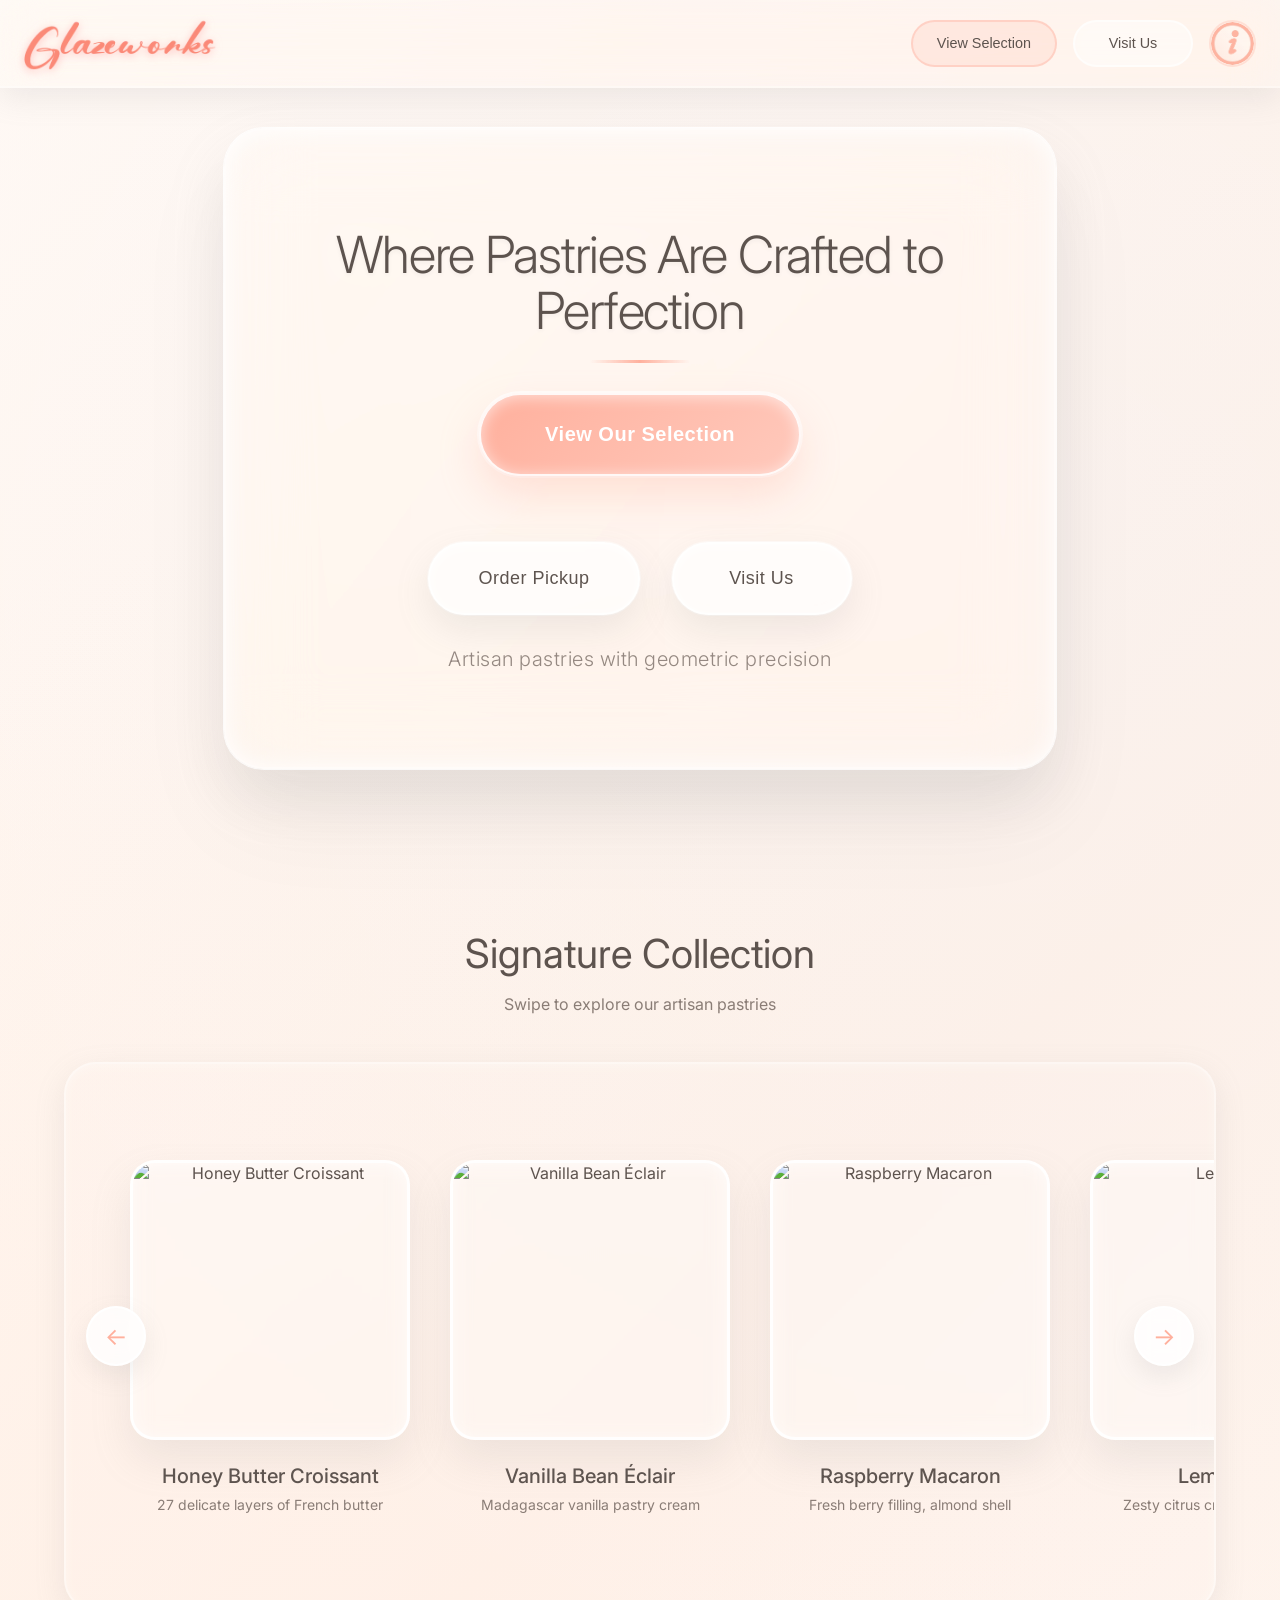
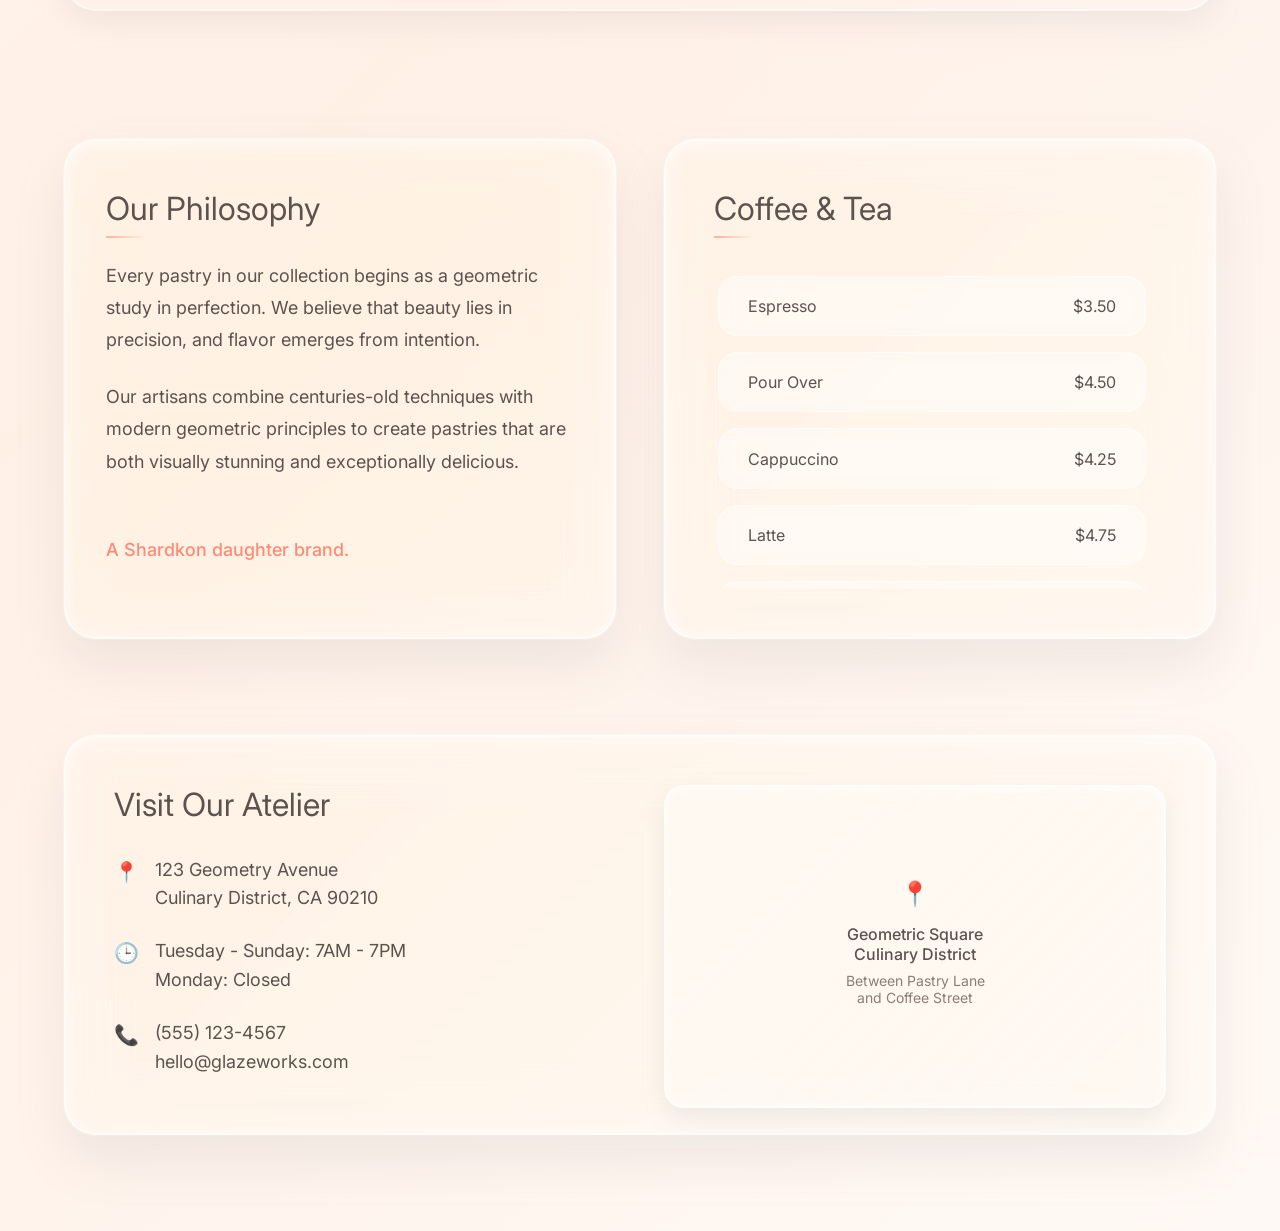
==== commit 82d00196: "update" ====
--- a/index.html
+++ b/index.html
@@ -1,4 +1,3 @@
-<<<<<<< HEAD
 <!DOCTYPE html>
 <html lang="en">
 <head>
@@ -262,269 +261,4 @@
         });
     </script>
 </body>
-=======
-<!DOCTYPE html>
-<html lang="en">
-<head>
-    <meta charset="UTF-8">
-    <meta name="viewport" content="width=device-width, initial-scale=1.0">
-    <title>Glazeworks | Pastry Perfection</title>
-    <link rel="stylesheet" href="style.css">
-    <link rel="preconnect" href="https://fonts.googleapis.com">
-    <link rel="preconnect" href="https://fonts.gstatic.com" crossorigin>
-    <link href="https://fonts.googleapis.com/css2?family=Inter:wght@300;400;500;600&display=swap" rel="stylesheet">
-    <style>body { opacity: 0; }</style>
-    <!-- Add this to your <head> in ALL HTML files -->
-    <link rel="icon" type="image/png" href="bar logo.png">
-</head>
-<body>
-    <!-- HEADER -->
-    <header class="main-header">
-        <div class="header-content">
-            <!-- To this: -->
-            <div class="logo">
-                <a href="index.html" class="logo-link">
-                    <img src="Glazeworks Logo-transparent.png" 
-                        alt="Glazeworks" 
-                        class="logo-image">
-                </a>
-            </div>
-            <nav class="header-nav">
-                <!-- <a href="index.html" class="nav-link active">Home</a> -->
-                <!-- <a href="products.html" class="nav-link">Products</a> -->
-                <!-- <a href="about.html" class="nav-link">About</a> -->
-                <!-- <a href="contact.html" class="nav-link">Contact</a> -->
-            </nav>
-            <div class="header-buttons">
-                <button class="header-btn secondary" onclick="window.location.href='products.html'">View Selection</button>
-                <button class="header-btn" onclick="window.location.href='contact.html'">Visit Us</button>
-                <!-- Add this about icon button -->
-                <!-- About Image Icon -->
-                <button class="header-btn about-image" onclick="window.location.href='about.html'" title="About Glazeworks">
-                    <div class="image-icon">
-                        <img src="about icon.png" 
-                        alt="About Glazeworks" class="icon-img">
-                    <div class="image-overlay"></div>
-                    </div>
-                </button>
-            </div>
-        </div>
-    </header>
-    
-    <!-- HERO SECTION -->
-    <section class="hero">
-        <!-- MAIN FROSTED GLASS CARD -->
-        <div class="main-glass-card">
-            <h1 class="tagline">Where Pastries Are Crafted to Perfection</h1>
-            
-            <!-- BUTTONS - VIEW OUR SELECTION CENTERED ALONE -->
-            <div class="button-group-center">
-                <button class="glass-button-primary" onclick="window.location.href='products.html'">View Our Selection</button>
-                <div class="button-pair">
-                    <button class="glass-button" onclick="window.location.href='contact.html'">Order Pickup</button>
-                    <button class="glass-button" onclick="window.location.href='contact.html'">Visit Us</button>
-                </div>
-            </div>
-            
-            <p class="subtagline">Artisan pastries with geometric precision</p>
-        </div>
-    </section>
-    
-    <!-- SIGNATURE COLLECTION - HORIZONTAL SCROLL -->
-    <section class="signature-section">
-        <div class="section-header">
-            <h2>Signature Collection</h2>
-            <p style="color: var(--text-light);">Swipe to explore our artisan pastries</p>
-        </div>
-        
-        <div class="horizontal-scroll-container">
-            <div class="scroll-arrow left">←</div>
-            <div class="horizontal-scroll">
-                <div class="scroll-item">
-                    <div class="image-container">
-                        <img src="https://www.corriecooks.com/wp-content/uploads/2025/04/Honey-Butter-Croissants-500x500.jpg" 
-                             alt="Honey Butter Croissant">
-                    </div>
-                    <h3>Honey Butter Croissant</h3>
-                    <p>27 delicate layers of French butter</p>
-                </div>
-                <div class="scroll-item">
-                    <div class="image-container">
-                        <img src="https://images.unsplash.com/photo-1563729784474-d77dbb933a9e?w=400&h=400&fit=crop&q=90" 
-                             alt="Vanilla Bean Éclair">
-                    </div>
-                    <h3>Vanilla Bean Éclair</h3>
-                    <p>Madagascar vanilla pastry cream</p>
-                </div>
-                <div class="scroll-item">
-                    <div class="image-container">
-                        <img src="https://www.sweetandsavorybyshinee.com/wp-content/uploads/2022/08/Raspberry-Macarons-1-1024x1536.jpg" 
-                             alt="Raspberry Macaron">
-                    </div>
-                    <h3>Raspberry Macaron</h3>
-                    <p>Fresh berry filling, almond shell</p>
-                </div>
-                <div class="scroll-item">
-                    <div class="image-container">
-                        <img src="https://zestfulkitchen.com/wp-content/uploads/2020/03/classic-lemon-tart-_-for-web-_-cover-736x809.jpg" 
-                             alt="Lemon Tart">
-                    </div>
-                    <h3>Lemon Tart</h3>
-                    <p>Zesty citrus cream, buttery crust</p>
-                </div>
-                <div class="scroll-item">
-                    <div class="image-container">
-                        <img src="https://images.unsplash.com/photo-1541783245831-57d6fb0926d3?w=400&h=400&fit=crop&q=90" 
-                             alt="Chocolate Twist">
-                    </div>
-                    <h3>Chocolate Twist</h3>
-                    <p>Dark chocolate spiral, sea salt</p>
-                </div>
-                <div class="scroll-item">
-                    <div class="image-container">
-                        <img src="https://images.unsplash.com/photo-1565958011703-44f9829ba187?w=400&h=400&fit=crop&q=90" 
-                             alt="Almond Brioche">
-                    </div>
-                    <h3>Almond Brioche</h3>
-                    <p>Toasted almond, orange blossom</p>
-                </div>
-                <div class="scroll-item">
-                    <div class="image-container">
-                        <img src="https://images.unsplash.com/photo-1488477304112-4944851de03d?w=400&h=400&fit=crop&q=90" 
-                             alt="Pain au Chocolat">
-                    </div>
-                    <h3>Pain au Chocolat</h3>
-                    <p>Double chocolate batons</p>
-                </div>
-                <div class="scroll-item">
-                    <div class="image-container">
-                        <img src="https://images.unsplash.com/photo-1535141192574-5d4897c12636?w=400&h=400&fit=crop&q=90" 
-                             alt="Matcha Roll">
-                    </div>
-                    <h3>Matcha Roll</h3>
-                    <p>Ceremonial matcha, red bean</p>
-                </div>
-            </div>
-            <div class="scroll-arrow right">→</div>
-        </div>
-    </section>
-    
-    <!-- TWO COLUMN LAYOUT -->
-    <section class="two-column-layout">
-        <!-- LEFT COLUMN - OUR PHILOSOPHY -->
-        <div class="frosted-card">
-            <h2>Our Philosophy</h2>
-            <div class="about-text">
-                Every pastry in our collection begins as a geometric study in perfection. 
-                We believe that beauty lies in precision, and flavor emerges from intention.
-            </div>
-            <div class="about-text">
-                Our artisans combine centuries-old techniques with modern geometric principles 
-                to create pastries that are both visually stunning and exceptionally delicious.
-            </div>
-            <div class="about-text" style="margin-top: 2rem;">
-                <em>A Shardkon daughter brand.</em>
-            </div>
-            <div class="geometric-accent"></div>
-        </div>
-        
-        <!-- RIGHT COLUMN - COFFEE & TEA (WIDER) -->
-        <div class="frosted-card coffee-card">
-            <h2>Coffee & Tea</h2>
-            <div class="scrollable-menu">
-                <div class="menu-items">
-                    <div class="menu-item">
-                        <span class="item-name">Espresso</span>
-                        <span class="item-price">$3.50</span>
-                    </div>
-                    <div class="menu-item">
-                        <span class="item-name">Pour Over</span>
-                        <span class="item-price">$4.50</span>
-                    </div>
-                    <div class="menu-item">
-                        <span class="item-name">Cappuccino</span>
-                        <span class="item-price">$4.25</span>
-                    </div>
-                    <div class="menu-item">
-                        <span class="item-name">Latte</span>
-                        <span class="item-price">$4.75</span>
-                    </div>
-                    <div class="menu-item">
-                        <span class="item-name">Matcha Latte</span>
-                        <span class="item-price">$5.25</span>
-                    </div>
-                    <div class="menu-item">
-                        <span class="item-name">Chai Tea</span>
-                        <span class="item-price">$4.75</span>
-                    </div>
-                    <div class="menu-item">
-                        <span class="item-name">Cold Brew</span>
-                        <span class="item-price">$5.50</span>
-                    </div>
-                    <div class="menu-item">
-                        <span class="item-name">Herbal Infusion</span>
-                        <span class="item-price">$4.00</span>
-                    </div>
-                    <div class="menu-item">
-                        <span class="item-name">Hot Chocolate</span>
-                        <span class="item-price">$4.50</span>
-                    </div>
-                    <div class="menu-item">
-                        <span class="item-name">Turkish Coffee</span>
-                        <span class="item-price">$4.75</span>
-                    </div>
-                </div>
-            </div>
-        </div>
-    </section>
-    
-    <!-- VISIT SECTION - BOTTOM -->
-    <section class="visit-section">
-        <div class="visit-card">
-            <div class="visit-info">
-                <h2>Visit Our Atelier</h2>
-                <div class="visit-details">
-                    <p>
-                        <span style="font-size: 1.25rem; color: var(--peach-pink);">📍</span>
-                        123 Geometry Avenue<br>
-                        Culinary District, CA 90210
-                    </p>
-                    <p>
-                        <span style="font-size: 1.25rem; color: var(--peach-pink);">🕒</span>
-                        Tuesday - Sunday: 7AM - 7PM<br>
-                        Monday: Closed
-                    </p>
-                    <p>
-                        <span style="font-size: 1.25rem; color: var(--peach-pink);">📞</span>
-                        (555) 123-4567<br>
-                        hello@glazeworks.com
-                    </p>
-                </div>
-            </div>
-            <div class="map-container">
-                <div class="map-placeholder">
-                    <p style="font-size: 1.5rem; margin-bottom: 1rem; color: var(--peach-pink);">📍</p>
-                    <p style="font-weight: 500; color: var(--text-dark); margin-bottom: 0.5rem;">
-                        Geometric Square<br>
-                        Culinary District
-                    </p>
-                    <p style="color: var(--text-light); font-size: 0.875rem;">
-                        Between Pastry Lane<br>
-                        and Coffee Street
-                    </p>
-                </div>
-            </div>
-        </div>
-    </section>
-    
-    <script src="script.js"></script>
-    <script>
-        window.addEventListener('load', () => {
-            setTimeout(() => {
-                document.body.style.opacity = '1';
-            }, 100);
-        });
-    </script>
-</body>
->>>>>>> 234afc3f3b8bf8ba9181b971a46c446adb3cdf5d
 </html>
--- a/style.css
+++ b/style.css
@@ -1,4 +1,3 @@
-<<<<<<< HEAD
 /* GLAZEWORKS FINAL REFINEMENT */
 :root {
   /* REFINED COLOR PALETTE */
@@ -1135,1142 +1134,4 @@
     font-size: 0.9rem;
     padding: 0.4rem 0.8rem;
   }
-=======
-/* GLAZEWORKS FINAL REFINEMENT */
-:root {
-  /* REFINED COLOR PALETTE */
-  --frost-white: rgba(255, 255, 255, 0.95);
-  --frost-border: rgba(255, 255, 255, 0.6);
-  --frost-shadow: rgba(150, 150, 150, 0.15);
-  --peach-pink: #FFB09D;
-  --peach-saturated: #FF8A75;
-  --text-dark: #5D534E;
-  --text-light: #8A7D76;
-  
-  /* GLOW COLORS */
-  --glow-peach: rgba(255, 176, 157, 0.3);
-  --glow-pink: rgba(255, 138, 117, 0.2);
-}
-
-/* RESET */
-* {
-  margin: 0;
-  padding: 0;
-  box-sizing: border-box;
-}
-
-
-/* SCROLLBAR WITH PATTERN IMAGE BACKGROUND */
-::-webkit-scrollbar {
-    width: 16px;
-    height: 16px;
-    background: transparent;
-}
-
-/* Top part of the track */
-::-webkit-scrollbar-track-piece:start {
-    background: transparent url('transparent\ bg.png') repeat-y !important;
-    background-size: 16px auto; /* Match scrollbar width */
-    border-top-left-radius: 8px;
-    border-top-right-radius: 8px;
-    margin-top: 4px; /* Add some spacing at top */
-}
-
-/* Middle part of the track */
-::-webkit-scrollbar-track-piece:middle {
-    background: transparent url('transparent\ bg.png') repeat-y !important;
-    background-size: 16px auto;
-}
-
-/* Bottom part of the track */
-::-webkit-scrollbar-track-piece:end {
-    background: transparent url('transparent\ bg.png') repeat-y !important;
-    background-size: 16px auto;
-    border-bottom-left-radius: 8px;
-    border-bottom-right-radius: 8px;
-    margin-bottom: 4px; /* Add some spacing at bottom */
-}
-
-/* For horizontal scrollbars */
-::-webkit-scrollbar-track-piece:horizontal:start {
-    background: transparent url('transparent\ bg.png') repeat-x !important;
-    background-size: auto 16px; /* Match scrollbar height */
-    border-top-left-radius: 8px;
-    border-bottom-left-radius: 8px;
-    margin-left: 4px;
-}
-
-::-webkit-scrollbar-track-piece:horizontal:end {
-    background: transparent url('transparent\ bg.png') repeat-x !important;
-    background-size: auto 16px;
-    border-top-right-radius: 8px;
-    border-bottom-right-radius: 8px;
-    margin-right: 4px;
-}
-
-/* Thumb - Dark peach color */
-::-webkit-scrollbar-thumb {
-    background: rgba(255, 130, 100, 0.7);
-    border-radius: 8px;
-    border: 4px solid transparent;
-    background-clip: content-box;
-    transition: all 0.3s ease;
-}
-
-::-webkit-scrollbar-thumb:hover {
-    background: rgba(255, 110, 80, 0.9);
-    border: 4px solid transparent;
-    background-clip: content-box;
-}
-
-::-webkit-scrollbar-thumb:active {
-    background: rgba(255, 90, 60, 0.95);
-    border: 4px solid transparent;
-    background-clip: content-box;
-}
-
-/* Corner */
-::-webkit-scrollbar-corner {
-    background: transparent url('transparent\ bg.png') !important;
-    background-size: 16px 16px;
-}
-
-/* Firefox fallback */
-* {
-    scrollbar-width: thin;
-    scrollbar-color: rgba(255, 130, 100, 0.7) transparent;
-}
-body {
-    overflow: overlay;
-  font-family: 'Inter', -apple-system, BlinkMacSystemFont, sans-serif;
-  background: 
-    radial-gradient(circle at 20% 50%, rgba(255, 240, 230, 0.3) 0%, transparent 50%),
-    radial-gradient(circle at 80% 20%, rgba(230, 240, 255, 0.2) 0%, transparent 50%),
-    linear-gradient(135deg, #FFF9F5 0%, #FFF0E6 50%, #FFF9F5 100%);
-  color: var(--text-dark);
-  overflow-x: hidden;
-  min-height: 100vh;
-  position: relative;
-  opacity: 1;
-  transition: opacity 0.8s ease;
-}
-
-/* HEADER STYLES */
-.main-header {
-  position: fixed;
-  top: 0;
-  left: 0;
-  width: 100%;
-  padding: 0.5rem 1.5rem;
-  background: rgba(255, 255, 255, 0.15);
-  backdrop-filter: blur(20px) saturate(180%);
-  -webkit-backdrop-filter: blur(20px) saturate(180%);
-  border-bottom: 2px solid rgba(255, 255, 255, 0.3);
-  z-index: 1000;
-  box-shadow: 0 10px 30px var(--frost-shadow);
-}
-
-.header-content {
-  max-width: 1400px;
-  margin: 0 auto;
-  display: flex;
-  justify-content: space-between;
-  align-items: center;
-  gap: 2rem;
-}
-
-/* Add new logo image styles: */
-.logo-link {
-    display: flex;
-    align-items: center;
-    text-decoration: none;
-    height: 100%;
-}
-
-.logo-image {
-    height: 70px; /* Adjust based on your logo's aspect ratio */
-    width: auto;
-    max-width: 200px; /* Prevents it from being too wide */
-    object-fit: contain;
-    transition: all 0.3s cubic-bezier(0.4, 0, 0.2, 1);
-    filter: drop-shadow(0 2px 4px rgba(255, 161, 161, 0.603));
-}
-
-/* Optional: Add hover effect */
-.logo-image:hover {
-    transform: scale(1.05);
-    filter: drop-shadow(0 4px 8px rgba(255, 169, 169, 0.76));
-}
-
-/* Optional: Add subtle glow on hover */
-.logo-image:hover {
-    filter: 
-        drop-shadow(0 4px 8px rgba(228, 167, 167, 0.829))
-        drop-shadow(0 0 10px rgba(252, 165, 165, 0.651));
-}
-
-.header-nav {
-  display: flex;
-  gap: 2rem;
-  flex: 1;
-  justify-content: center;
-}
-
-.nav-link {
-  text-decoration: none;
-  color: var(--text-dark);
-  font-weight: 400;
-  font-size: 1rem;
-  padding: 0.5rem 1rem;
-  border-radius: 20px;
-  transition: all 0.3s ease;
-  position: relative;
-}
-
-.nav-link:hover {
-  color: var(--peach-saturated);
-  background: rgba(255, 255, 255, 0.3);
-}
-
-.nav-link.active {
-  color: var(--peach-saturated);
-  font-weight: 500;
-}
-
-.nav-link.active::after {
-  content: '';
-  position: absolute;
-  bottom: -2px;
-  left: 1rem;
-  right: 1rem;
-  height: 2px;
-  background: var(--peach-pink);
-  border-radius: 1px;
-}
-
-.header-buttons {
-  display: flex;
-  gap: 1rem;
-}
-
-.header-btn {
-  padding: 0.75rem 1.5rem;
-  border-radius: 25px;
-  border: 2px solid rgba(255, 255, 255, 0.6);
-  background: rgba(255, 255, 255, 0.4);
-  backdrop-filter: blur(10px);
-  color: var(--text-dark);
-  font-weight: 500;
-  font-size: 0.9rem;
-  cursor: pointer;
-  transition: all 0.3s ease;
-  min-width: 120px;
-}
-
-.header-btn:hover {
-  transform: translateY(-2px);
-  background: rgba(255, 255, 255, 0.6);
-  box-shadow: 0 10px 25px var(--frost-shadow);
-}
-
-.header-btn.secondary {
-  background: rgba(255, 176, 157, 0.2);
-  border-color: rgba(255, 176, 157, 0.4);
-}
-
-.header-btn.secondary:hover {
-  background: rgba(255, 176, 157, 0.3);
-}
-
-
-/* About Image Icon Button */
-.header-btn.about-image {
-    width: 47px; /* Perfect circular size */
-    height: 47px;
-    min-width: 47px;
-    padding: 0;
-    display: flex;
-    align-items: center;
-    justify-content: center;
-    border-radius: 50%;
-    background: transparent;
-    border: 2px solid rgba(255, 176, 157, 0.3);
-    overflow: hidden;
-    position: relative;
-    transition: all 0.3s cubic-bezier(0.4, 0, 0.2, 1);
-}
-
-.header-btn.about-image:hover {
-    border-color: var(--peach-pink);
-    transform: translateY(-2px) scale(1.1);
-    box-shadow: 
-        0 10px 20px rgba(255, 176, 157, 0.3),
-        0 0 20px rgba(255, 176, 157, 0.2),
-        inset 0 0 0 2px rgba(255, 255, 255, 0.5);
-}
-
-.image-icon {
-    width: 100%;
-    height: 100%;
-    border-radius: 50%;
-    overflow: hidden;
-    position: relative;
-    display: flex;
-    align-items: center;
-    justify-content: center;
-}
-
-.icon-img {
-    width: 100%;
-    height: 100%;
-    object-fit: cover;
-    object-position: center;
-    transition: transform 0.4s ease, filter 0.4s ease;
-}
-
-.image-overlay {
-    position: absolute;
-    top: 0;
-    left: 0;
-    width: 100%;
-    height: 100%;
-    background: linear-gradient(
-        45deg,
-        rgba(255, 176, 157, 0.2) 0%,
-        rgba(255, 176, 157, 0) 60%
-    );
-    border-radius: 50%;
-    transition: all 0.4s ease;
-}
-
-.header-btn.about-image:hover .icon-img {
-    transform: scale(1.15);
-    filter: brightness(1.1) saturate(1.2);
-}
-
-.header-btn.about-image:hover .image-overlay {
-    background: linear-gradient(
-        45deg,
-        rgba(255, 138, 117, 0.3) 0%,
-        rgba(255, 138, 117, 0.1) 50%,
-        rgba(255, 138, 117, 0) 70%
-    );
-}
-
-
-
-
-/* FOOTER */
-.main-footer {
-  text-align: center;
-  padding: 2rem;
-  color: var(--text-light);
-  font-size: 0.9rem;
-  background: rgba(255, 255, 255, 0.2);
-  backdrop-filter: blur(10px);
-  border-top: 1px solid rgba(255, 255, 255, 0.3);
-  margin-top: 4rem;
-}
-
-.main-footer p {
-  margin: 0.5rem 0;
-}
-
-/* BACKGROUND EFFECTS */
-.glow-effects {
-  position: fixed;
-  top: 0;
-  left: 0;
-  width: 100%;
-  height: 100%;
-  z-index: -3;
-  pointer-events: none;
-  opacity: 0.5;
-}
-
-.glow-orb {
-  position: absolute;
-  border-radius: 50%;
-  filter: blur(60px);
-  animation: floatOrb 20s infinite ease-in-out;
-}
-
-.glow-1 {
-  width: 400px;
-  height: 400px;
-  background: var(--glow-peach);
-  top: 10%;
-  left: 10%;
-  animation-delay: 0s;
-}
-
-.glow-2 {
-  width: 300px;
-  height: 300px;
-  background: var(--glow-pink);
-  top: 60%;
-  right: 15%;
-  animation-delay: -7s;
-}
-
-@keyframes floatOrb {
-  0%, 100% { transform: translate(0, 0) scale(1); opacity: 0.4; }
-  33% { transform: translate(30px, -30px) scale(1.1); opacity: 0.6; }
-  66% { transform: translate(-20px, 20px) scale(0.9); opacity: 0.5; }
-}
-
-/* HERO SECTION */
-.hero {
-  min-height: 100vh;
-  display: flex;
-  flex-direction: column;
-  align-items: center;
-  justify-content: center;
-  padding: 2rem;
-  position: relative;
-  z-index: 1;
-  padding-top: 8rem; /* Account for fixed header */
-}
-
-/* MAIN FROSTED GLASS CARD */
-.main-glass-card {
-  width: 65vw;
-  max-width: 900px;
-  min-width: 300px;
-  background: rgba(255, 255, 255, 0.25);
-  backdrop-filter: blur(40px) saturate(200%);
-  -webkit-backdrop-filter: blur(40px) saturate(200%);
-  border: 2px solid var(--frost-border);
-  border-radius: 40px;
-  padding: 6rem 5rem;
-  text-align: center;
-  position: relative;
-  z-index: 10;
-  box-shadow: 
-    0 0 0 1px rgba(255, 255, 255, 0.8),
-    0 30px 60px var(--frost-shadow),
-    0 50px 100px rgba(0, 0, 0, 0.05),
-    inset 0 2px 20px rgba(255, 255, 255, 0.6),
-    inset 0 -2px 20px rgba(255, 255, 255, 0.4);
-  animation: cardFloat 8s ease-in-out infinite;
-  margin: 0 auto 8rem auto;
-}
-
-@keyframes cardFloat {
-  0%, 100% { transform: translateY(0px) rotateX(0deg); }
-  50% { transform: translateY(-20px) rotateX(2deg); }
-}
-
-/* TAGLINE */
-.tagline {
-  font-size: clamp(3rem, 4vw, 4.5rem);
-  font-weight: 300;
-  color: var(--text-dark);
-  line-height: 1.1;
-  margin-bottom: 3rem;
-  letter-spacing: -0.02em;
-  text-shadow: 
-    0 2px 4px rgba(0, 0, 0, 0.05),
-    0 0 40px rgba(255, 255, 255, 0.5);
-  position: relative;
-}
-
-.tagline::after {
-  content: '';
-  position: absolute;
-  bottom: -1.5rem;
-  left: 50%;
-  transform: translateX(-50%);
-  width: 100px;
-  height: 3px;
-  background: linear-gradient(90deg, 
-    transparent, 
-    var(--peach-pink), 
-    transparent);
-  border-radius: 2px;
-}
-
-/* BUTTON GROUP - VIEW OUR SELECTION CENTERED */
-.button-group-center {
-  display: flex;
-  flex-direction: column;
-  align-items: center;
-  gap: 2rem;
-  margin-top: 4rem;
-  position: relative;
-}
-
-/* VIEW MENU BUTTON - CENTERED ALONE */
-.glass-button-primary {
-  padding: 1.75rem 4rem;
-  border-radius: 50px;
-  border: 2px solid rgba(255, 255, 255, 0.9);
-  background: linear-gradient(135deg, 
-    var(--peach-pink) 0%, 
-    #FFC9BC 100%);
-  backdrop-filter: blur(20px);
-  -webkit-backdrop-filter: blur(20px);
-  color: white;
-  font-size: 1.25rem;
-  font-weight: 600;
-  cursor: pointer;
-  transition: all 0.4s cubic-bezier(0.4, 0, 0.2, 1);
-  position: relative;
-  overflow: hidden;
-  box-shadow: 
-    0 20px 40px rgba(255, 176, 157, 0.3),
-    inset 0 2px 15px rgba(255, 255, 255, 0.6),
-    0 0 0 2px rgba(255, 255, 255, 0.7);
-  letter-spacing: 0.5px;
-  transform: translateY(-10px);
-  z-index: 2;
-  margin-bottom: 1.5rem;
-}
-
-.glass-button-primary:hover {
-  transform: translateY(-15px) scale(1.05);
-  background: linear-gradient(135deg, 
-    var(--peach-saturated) 0%, 
-    #FFA08D 100%);
-  box-shadow: 
-    0 30px 60px rgba(255, 138, 117, 0.4),
-    inset 0 2px 25px rgba(255, 255, 255, 0.8),
-    0 0 30px rgba(255, 138, 117, 0.5),
-    0 0 60px rgba(255, 138, 117, 0.2);
-}
-
-/* ORDER PICKUP & VISIT US - HORIZONTAL PAIR BELOW */
-.button-pair {
-  display: flex;
-  gap: 2rem;
-  justify-content: center;
-  width: 100%;
-}
-
-.glass-button {
-  padding: 1.5rem 3rem;
-  border-radius: 50px;
-  border: 2px solid rgba(255, 255, 255, 0.8);
-  background: rgba(255, 255, 255, 0.6);
-  backdrop-filter: blur(20px);
-  -webkit-backdrop-filter: blur(20px);
-  color: var(--text-dark);
-  font-size: 1.125rem;
-  font-weight: 500;
-  cursor: pointer;
-  transition: all 0.4s cubic-bezier(0.4, 0, 0.2, 1);
-  position: relative;
-  overflow: hidden;
-  box-shadow: 
-    0 15px 35px var(--frost-shadow),
-    inset 0 2px 10px rgba(255, 255, 255, 0.8),
-    0 0 0 1px rgba(255, 255, 255, 0.5);
-  letter-spacing: 0.5px;
-  min-width: 180px;
-  text-align: center;
-}
-
-.glass-button:hover {
-  transform: translateY(-5px) scale(1.05);
-  border-color: rgba(255, 255, 255, 1);
-  box-shadow: 
-    0 25px 50px rgba(150, 150, 150, 0.25),
-    inset 0 2px 20px rgba(255, 255, 255, 0.9),
-    0 0 20px var(--glow-peach),
-    0 0 40px rgba(255, 179, 161, 0.1);
-}
-
-/* SUBTAGLINE */
-.subtagline {
-  font-size: 1.25rem;
-  color: var(--text-light);
-  margin-top: 2rem;
-  font-weight: 300;
-  letter-spacing: 0.5px;
-  opacity: 0.9;
-}
-
-/* SIGNATURE COLLECTION - FIXED CLIPPING */
-.signature-section {
-  width: 90%;
-  max-width: 1200px;
-  margin: 0 auto 8rem auto; /* MORE MARGIN FOR TALLER BOUNDARY */
-  position: relative;
-}
-
-.section-header {
-  text-align: center;
-  margin-bottom: 3rem;
-}
-
-.section-header h2 {
-  font-size: 2.5rem;
-  font-weight: 400;
-  color: var(--text-dark);
-  margin-bottom: 1rem;
-}
-
-.horizontal-scroll-container {
-  position: relative;
-  width: 100%;
-  overflow: hidden; /* Keep hidden for container */
-  padding: 5rem 0; /* TALLER BOUNDARY */
-  margin: 2rem 0;
-  background: rgba(255, 255, 255, 0.05);
-  border-radius: 32px;
-  border: 2px solid rgba(255, 255, 255, 0.4); /* VISIBLE BORDER */
-  box-shadow: 
-    inset 0 2px 10px rgba(255, 255, 255, 0.3),
-    0 10px 30px var(--frost-shadow);
-}
-
-.horizontal-scroll {
-  display: flex;
-  gap: 2.5rem;
-  padding: 0 4rem;
-  scroll-behavior: smooth;
-  overflow-x: auto;
-  scrollbar-width: none;
-  -ms-overflow-style: none;
-}
-
-.horizontal-scroll::-webkit-scrollbar {
-  display: none;
-}
-
-.scroll-item {
-  flex: 0 0 auto;
-  width: 280px;
-  text-align: center;
-  transition: all 0.4s cubic-bezier(0.4, 0, 0.2, 1);
-  position: relative;
-  margin: 1rem 0; /* VERTICAL SPACING */
-}
-
-/* FIXED IMAGE CONTAINER - NO CLIPPING */
-.image-container {
-  width: 100%;
-  height: 280px;
-  position: relative;
-  overflow: hidden;
-  border-radius: 25px;
-  border: 3px solid rgba(255, 255, 255, 0.9);
-  box-shadow: 
-    0 20px 40px var(--frost-shadow),
-    inset 0 2px 15px rgba(255, 255, 255, 0.6);
-  background: rgba(255, 255, 255, 0.3);
-  backdrop-filter: blur(10px);
-}
-
-.image-container img {
-  width: 100%;
-  height: 100%;
-  object-fit: cover;
-  object-position: center;
-  transition: transform 0.4s ease;
-  display: block;
-}
-
-.scroll-item h3 {
-  font-size: 1.25rem;
-  font-weight: 500;
-  margin: 1.5rem 0 0.5rem;
-  color: var(--text-dark);
-}
-
-.scroll-item p {
-  font-size: 0.875rem;
-  color: var(--text-light);
-  margin: 0;
-}
-
-.scroll-item.active {
-  transform: scale(1.15);
-  z-index: 20;
-}
-
-.scroll-item.active .image-container {
-  border-color: var(--peach-pink);
-  box-shadow: 
-    0 30px 60px rgba(255, 176, 157, 0.25),
-    inset 0 2px 25px rgba(255, 255, 255, 0.8),
-    0 0 30px rgba(255, 176, 157, 0.3);
-}
-
-.scroll-item.active img {
-  transform: scale(1.05);
-}
-
-/* SCROLL ARROWS */
-.scroll-arrow {
-  position: absolute;
-  top: 50%;
-  transform: translateY(-50%);
-  width: 60px;
-  height: 60px;
-  background: rgba(255, 255, 255, 0.8);
-  backdrop-filter: blur(10px);
-  border-radius: 50%;
-  border: 2px solid rgba(255, 255, 255, 0.9);
-  display: flex;
-  align-items: center;
-  justify-content: center;
-  cursor: pointer;
-  z-index: 30;
-  transition: all 0.3s ease;
-  box-shadow: 0 10px 25px var(--frost-shadow);
-  color: var(--peach-pink);
-  font-size: 1.5rem;
-  user-select: none;
-}
-
-.scroll-arrow:hover {
-  background: rgba(255, 255, 255, 0.95);
-  transform: translateY(-50%) scale(1.1);
-  color: var(--peach-saturated);
-  box-shadow: 0 15px 35px rgba(255, 176, 157, 0.2);
-}
-
-.scroll-arrow.left {
-  left: 20px;
-}
-
-.scroll-arrow.right {
-  right: 20px;
-}
-
-/* TWO COLUMN LAYOUT */
-.two-column-layout {
-  display: grid;
-  grid-template-columns: 1fr 1fr;
-  gap: 3rem;
-  width: 90%;
-  max-width: 1200px;
-  margin: 0 auto 6rem auto;
-  align-items: stretch;
-}
-
-/* FROSTED GLASS CARDS */
-.frosted-card {
-  background: rgba(255, 255, 255, 0.2);
-  backdrop-filter: blur(30px) saturate(180%);
-  -webkit-backdrop-filter: blur(30px) saturate(180%);
-  border: 2px solid rgba(255, 255, 255, 0.6);
-  border-radius: 32px;
-  padding: 3rem 2.5rem;
-  transition: all 0.4s cubic-bezier(0.4, 0, 0.2, 1);
-  position: relative;
-  overflow: visible;
-  box-shadow: 
-    0 25px 50px var(--frost-shadow),
-    inset 0 2px 15px rgba(255, 255, 255, 0.6),
-    0 0 0 1px rgba(255, 255, 255, 0.4);
-  height: 500px;
-  display: flex;
-  flex-direction: column;
-}
-
-.frosted-card h2 {
-  font-size: 2rem;
-  font-weight: 400;
-  margin-bottom: 2rem;
-  color: var(--text-dark);
-  position: relative;
-  display: inline-block;
-}
-
-.frosted-card h2::after {
-  content: '';
-  position: absolute;
-  bottom: -10px;
-  left: 0;
-  width: 40px;
-  height: 2px;
-  background: linear-gradient(90deg, var(--peach-pink), transparent);
-  border-radius: 2px;
-}
-
-/* COFFEE & TEA - WIDER CARD */
-.coffee-card {
-  position: relative;
-  overflow: hidden;
-  padding: 3rem 3rem; /* WIDER PADDING */
-}
-
-.scrollable-menu {
-  flex: 1;
-  overflow-y: auto;
-  padding-right: 1rem; /* MORE PADDING */
-  scrollbar-width: thin;
-  scrollbar-color: var(--peach-pink) transparent;
-  position: relative;
-}
-
-.scrollable-menu::-webkit-scrollbar {
-  width: 6px; /* THICKER SCROLLBAR */
-}
-
-.scrollable-menu::-webkit-scrollbar-track {
-  background: rgba(255, 255, 255, 0.2);
-  border-radius: 10px;
-}
-
-.scrollable-menu::-webkit-scrollbar-thumb {
-  background: var(--peach-pink);
-  border-radius: 10px;
-}
-
-.menu-items {
-  margin-top: 1rem;
-  position: relative;
-}
-
-/* WIDER MENU ITEMS FOR COFFEE CARD */
-.menu-item {
-  display: flex;
-  justify-content: space-between;
-  align-items: center;
-  padding: 1.2rem 1.8rem; /* MORE PADDING FOR WIDER CARD */
-  margin-bottom: 1rem;
-  border-radius: 20px;
-  background: rgba(255, 255, 255, 0.3);
-  border: 1px solid rgba(255, 255, 255, 0.5);
-  transition: all 0.3s cubic-bezier(0.4, 0, 0.2, 1);
-  position: relative;
-  overflow: visible;
-  backdrop-filter: blur(10px);
-  width: calc(100% - 0.5rem);
-  margin-left: 0.25rem;
-  z-index: 1;
-}
-
-.menu-item:hover {
-  transform: translateX(12px) scale(1.08); /* MORE TRANSFORM */
-  background: rgba(255, 255, 255, 0.85); /* MORE OPAQUE */
-  border-color: var(--peach-pink);
-  box-shadow: 
-    0 20px 40px rgba(255, 176, 157, 0.3),
-    0 0 0 3px rgba(255, 176, 157, 0.3);
-  z-index: 100;
-  padding: 1.2rem 2rem; /* MORE EXPANSION */
-}
-
-.item-name, .item-price {
-  position: relative;
-  z-index: 2;
-  transition: all 0.3s ease;
-  font-size: 1rem; /* NORMAL FONT */
-}
-
-.menu-item:hover .item-name {
-  color: var(--peach-saturated);
-  font-weight: 600;
-}
-
-.menu-item:hover .item-price {
-  color: var(--peach-saturated);
-  font-weight: 700;
-}
-
-/* PHILOSOPHY CARD */
-.about-text {
-  font-size: 1.125rem;
-  line-height: 1.8;
-  color: var(--text-dark);
-  margin-bottom: 1.5rem;
-}
-
-.about-text em {
-  font-style: normal;
-  color: var(--peach-saturated);
-  font-weight: 500;
-}
-
-.geometric-accent {
-  width: 60px;
-  height: 60px;
-  margin-top: auto;
-  background: linear-gradient(135deg, 
-    transparent 45%, 
-    rgba(255, 176, 157, 0.3) 50%, 
-    transparent 55%);
-  animation: gentleSpin 20s linear infinite;
-  filter: blur(1px);
-}
-
-@keyframes gentleSpin {
-  from { transform: rotate(0deg); }
-  to { transform: rotate(360deg); }
-}
-
-/* VISIT SECTION */
-.visit-section {
-  width: 90%;
-  max-width: 1200px;
-  margin: 0 auto 6rem auto;
-  height: 400px;
-}
-
-.visit-card {
-  background: rgba(255, 255, 255, 0.2);
-  backdrop-filter: blur(30px) saturate(180%);
-  -webkit-backdrop-filter: blur(30px) saturate(180%);
-  border: 2px solid rgba(255, 255, 255, 0.6);
-  border-radius: 32px;
-  padding: 3rem;
-  height: 100%;
-  display: grid;
-  grid-template-columns: 1fr 1fr;
-  gap: 3rem;
-  box-shadow: 
-    0 25px 50px var(--frost-shadow),
-    inset 0 2px 15px rgba(255, 255, 255, 0.6),
-    0 0 0 1px rgba(255, 255, 255, 0.4);
-}
-
-.visit-info h2 {
-  font-size: 2rem;
-  font-weight: 400;
-  margin-bottom: 2rem;
-  color: var(--text-dark);
-}
-
-.visit-details {
-  margin-bottom: 2rem;
-}
-
-.visit-details p {
-  display: flex;
-  align-items: flex-start;
-  gap: 1rem;
-  margin-bottom: 1.5rem;
-  font-size: 1.125rem;
-  color: var(--text-dark);
-  line-height: 1.6;
-}
-
-.map-container {
-  background: linear-gradient(135deg, rgba(255, 255, 255, 0.3), rgba(255, 248, 240, 0.2));
-  border-radius: 20px;
-  border: 2px solid rgba(255, 255, 255, 0.6);
-  display: flex;
-  align-items: center;
-  justify-content: center;
-  box-shadow: 
-    inset 0 2px 10px rgba(255, 255, 255, 0.6),
-    0 10px 25px var(--frost-shadow);
-  padding: 2rem;
-  overflow: hidden;
-}
-
-.map-placeholder {
-  text-align: center;
-  color: var(--text-light);
-  width: 100%;
-}
-
-.map-placeholder p {
-  margin-bottom: 0.5rem;
-}
-
-/* CURSOR HALO */
-.cursor-halo {
-  position: fixed;
-  width: 150px;
-  height: 150px;
-  background: radial-gradient(
-    circle at center,
-    rgba(255, 176, 157, 0.3) 0%,
-    rgba(255, 176, 157, 0.15) 30%,
-    rgba(255, 176, 157, 0.05) 50%,
-    transparent 70%
-  );
-  border-radius: 50%;
-  pointer-events: none;
-  z-index: 9999;
-  filter: blur(25px);
-  opacity: 0;
-  transition: opacity 0.3s ease, transform 0.2s ease;
-  transform: translate(-50%, -50%) scale(0.8);
-  left: -999px;
-  top: -999px;
-  mix-blend-mode: screen;
-}
-
-.cursor-halo.active {
-  opacity: 0.7;
-  transform: translate(-50%, -50%) scale(1);
-}
-
-.cursor-halo.hovering {
-  background: radial-gradient(
-    circle at center,
-    rgba(255, 176, 157, 0.5) 0%,
-    rgba(255, 176, 157, 0.3) 30%,
-    rgba(255, 176, 157, 0.1) 50%,
-    transparent 70%
-  );
-  filter: blur(30px);
-  transform: translate(-50%, -50%) scale(1.3);
-  opacity: 0.9;
-}
-
-/* RESPONSIVE */
-@media (max-width: 1200px) {
-  .main-glass-card {
-    width: 75vw;
-    padding: 5rem 4rem;
-  }
-  
-  .two-column-layout {
-    grid-template-columns: 1fr;
-    gap: 2rem;
-  }
-  
-  .frosted-card {
-    height: auto;
-    min-height: 400px;
-  }
-  
-  .visit-card {
-    grid-template-columns: 1fr;
-    gap: 2rem;
-    height: auto;
-    min-height: 400px;
-  }
-  
-  .header-nav {
-    gap: 1rem;
-  }
-}
-
-@media (max-width: 1024px) {
-  .header-content {
-    flex-wrap: wrap;
-    gap: 1rem;
-  }
-  
-  .header-nav {
-    order: 3;
-    width: 100%;
-    justify-content: center;
-    margin-top: 1rem;
-  }
-}
-
-@media (max-width: 768px) {
-  .hero {
-    padding: 1.5rem;
-    min-height: 90vh;
-    padding-top: 10rem; /* More space for mobile header */
-  }
-  
-  .main-header {
-    padding: 0.5rem;
-  }
-  
-  .header-buttons {
-    display: none; /* Hide buttons on mobile */
-  }
-  
-  .main-glass-card {
-    width: 90vw;
-    padding: 4rem 3rem;
-    margin-bottom: 4rem;
-  }
-  
-  .button-group-center {
-    gap: 1.5rem;
-  }
-  
-  .button-pair {
-    flex-direction: column;
-    gap: 1rem;
-    align-items: center;
-  }
-  
-  .glass-button-primary {
-    transform: translateY(0);
-    margin-bottom: 1rem;
-  }
-  
-  .glass-button-primary:hover {
-    transform: translateY(-5px) scale(1.05);
-  }
-  
-  .glass-button {
-    min-width: 200px;
-    padding: 1.25rem 2rem;
-  }
-  
-  .scroll-arrow {
-    display: none;
-  }
-  
-  .horizontal-scroll {
-    padding: 0 1rem;
-  }
-  
-  .horizontal-scroll-container {
-    padding: 3rem 0;
-  }
-  
-  .tagline {
-    font-size: 2.5rem;
-    line-height: 1.2;
-  }
-  
-  .frosted-card {
-    padding: 2rem 1.5rem;
-  }
-  
-  .coffee-card {
-    padding: 2rem 1.5rem;
-  }
-}
-
-@media (max-width: 480px) {
-  .main-glass-card {
-    padding: 3rem 2rem;
-    border-radius: 30px;
-  }
-  
-  .tagline {
-    font-size: 2rem;
-  }
-  
-  .glass-button-primary,
-  .glass-button {
-    padding: 1.25rem 1.5rem;
-    font-size: 1rem;
-  }
-  
-  .scroll-item {
-    width: 240px;
-  }
-  
-  .image-container {
-    height: 240px;
-  }
-  
-  .frosted-card,
-  .visit-card {
-    padding: 2rem 1.5rem;
-    border-radius: 28px;
-  }
-  
-  .menu-item {
-    padding: 1rem 1.2rem;
-    margin-bottom: 0.7rem;
-  }
-  
-  .logo h1 {
-    font-size: 1.5rem;
-  }
-  
-  .nav-link {
-    font-size: 0.9rem;
-    padding: 0.4rem 0.8rem;
-  }
->>>>>>> 234afc3f3b8bf8ba9181b971a46c446adb3cdf5d
 }
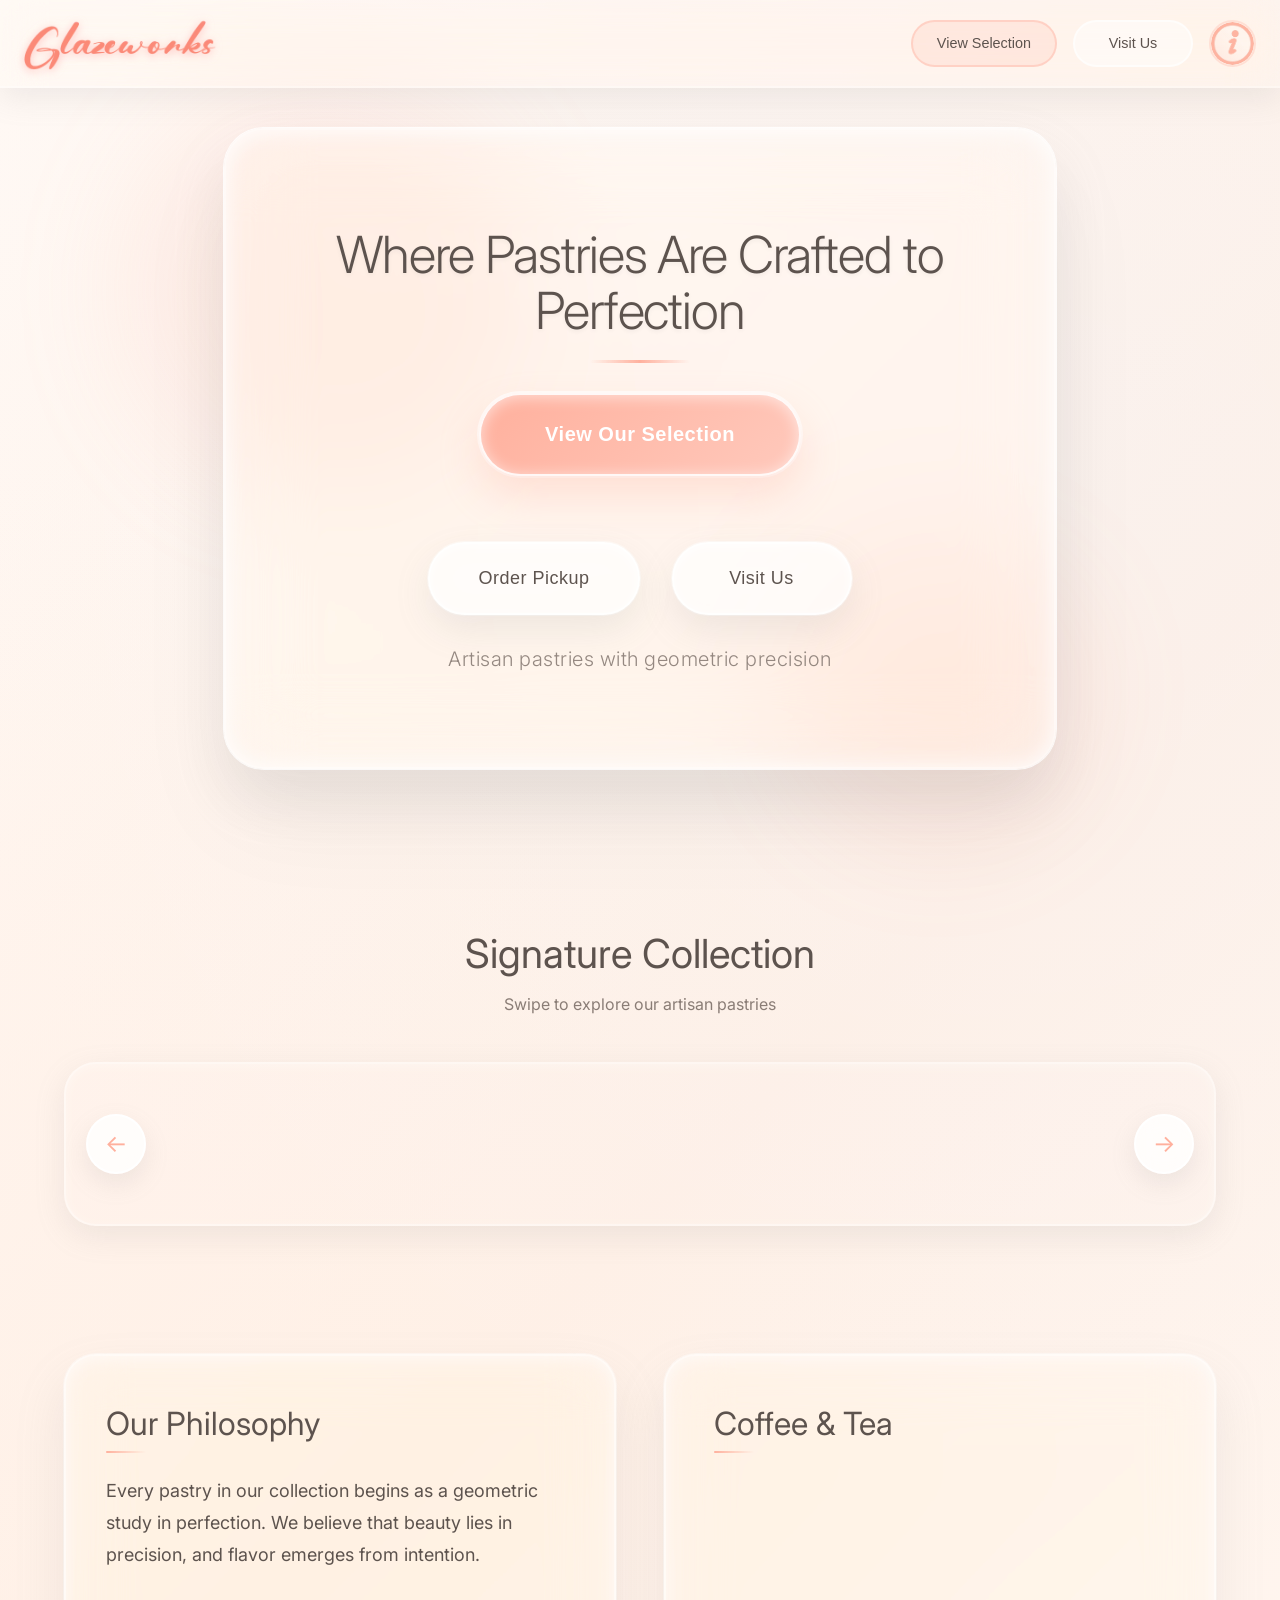
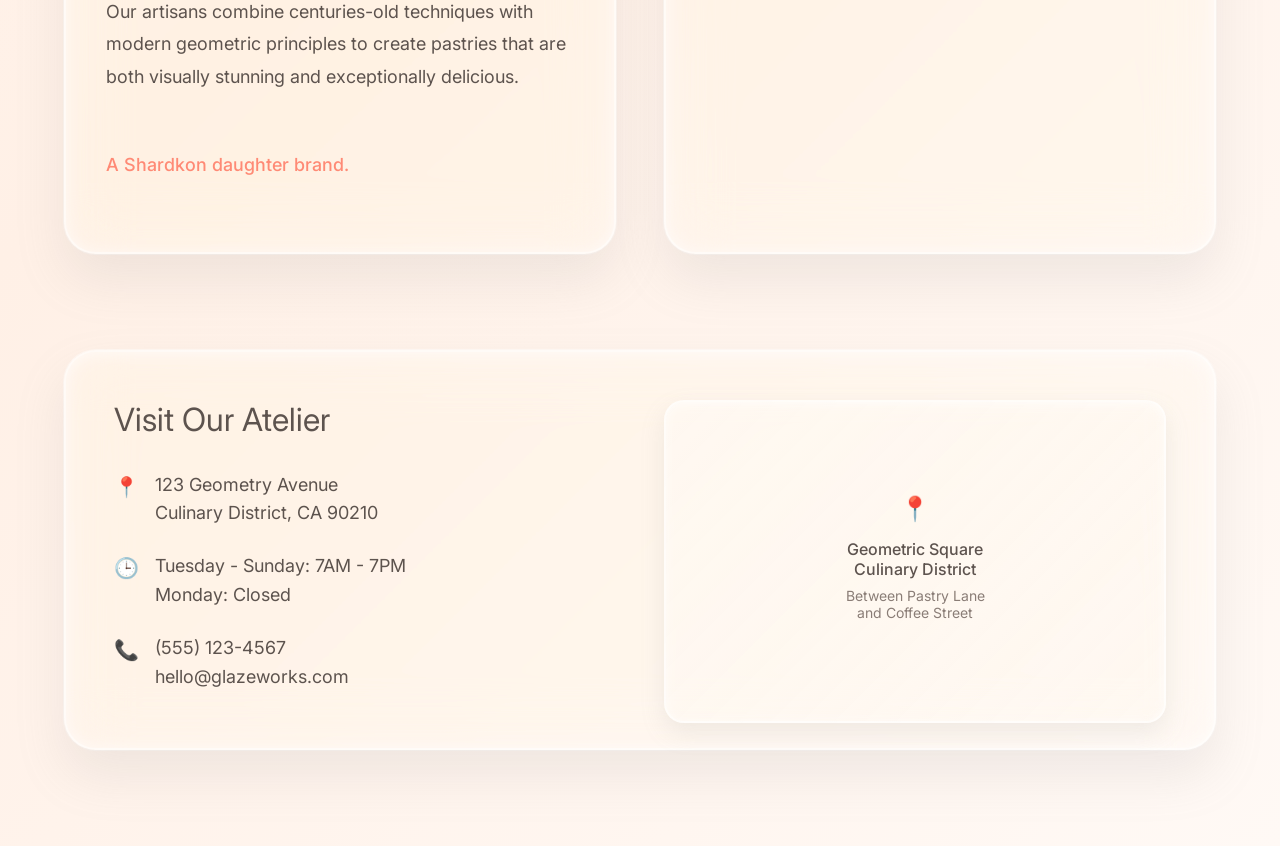
==== commit a87b2cbb: "Initial commit: Complete Glazeworks bakery website with live menu API integration" ====
--- a/index.html
+++ b/index.html
@@ -75,70 +75,7 @@
         <div class="horizontal-scroll-container">
             <div class="scroll-arrow left">←</div>
             <div class="horizontal-scroll">
-                <div class="scroll-item">
-                    <div class="image-container">
-                        <img src="https://www.corriecooks.com/wp-content/uploads/2025/04/Honey-Butter-Croissants-500x500.jpg" 
-                             alt="Honey Butter Croissant">
-                    </div>
-                    <h3>Honey Butter Croissant</h3>
-                    <p>27 delicate layers of French butter</p>
-                </div>
-                <div class="scroll-item">
-                    <div class="image-container">
-                        <img src="https://images.unsplash.com/photo-1563729784474-d77dbb933a9e?w=400&h=400&fit=crop&q=90" 
-                             alt="Vanilla Bean Éclair">
-                    </div>
-                    <h3>Vanilla Bean Éclair</h3>
-                    <p>Madagascar vanilla pastry cream</p>
-                </div>
-                <div class="scroll-item">
-                    <div class="image-container">
-                        <img src="https://www.sweetandsavorybyshinee.com/wp-content/uploads/2022/08/Raspberry-Macarons-1-1024x1536.jpg" 
-                             alt="Raspberry Macaron">
-                    </div>
-                    <h3>Raspberry Macaron</h3>
-                    <p>Fresh berry filling, almond shell</p>
-                </div>
-                <div class="scroll-item">
-                    <div class="image-container">
-                        <img src="https://zestfulkitchen.com/wp-content/uploads/2020/03/classic-lemon-tart-_-for-web-_-cover-736x809.jpg" 
-                             alt="Lemon Tart">
-                    </div>
-                    <h3>Lemon Tart</h3>
-                    <p>Zesty citrus cream, buttery crust</p>
-                </div>
-                <div class="scroll-item">
-                    <div class="image-container">
-                        <img src="https://images.unsplash.com/photo-1541783245831-57d6fb0926d3?w=400&h=400&fit=crop&q=90" 
-                             alt="Chocolate Twist">
-                    </div>
-                    <h3>Chocolate Twist</h3>
-                    <p>Dark chocolate spiral, sea salt</p>
-                </div>
-                <div class="scroll-item">
-                    <div class="image-container">
-                        <img src="https://images.unsplash.com/photo-1565958011703-44f9829ba187?w=400&h=400&fit=crop&q=90" 
-                             alt="Almond Brioche">
-                    </div>
-                    <h3>Almond Brioche</h3>
-                    <p>Toasted almond, orange blossom</p>
-                </div>
-                <div class="scroll-item">
-                    <div class="image-container">
-                        <img src="https://images.unsplash.com/photo-1488477304112-4944851de03d?w=400&h=400&fit=crop&q=90" 
-                             alt="Pain au Chocolat">
-                    </div>
-                    <h3>Pain au Chocolat</h3>
-                    <p>Double chocolate batons</p>
-                </div>
-                <div class="scroll-item">
-                    <div class="image-container">
-                        <img src="https://images.unsplash.com/photo-1535141192574-5d4897c12636?w=400&h=400&fit=crop&q=90" 
-                             alt="Matcha Roll">
-                    </div>
-                    <h3>Matcha Roll</h3>
-                    <p>Ceremonial matcha, red bean</p>
-                </div>
+                <!-- Dynamic content will be loaded here -->
             </div>
             <div class="scroll-arrow right">→</div>
         </div>
@@ -168,46 +105,7 @@
             <h2>Coffee & Tea</h2>
             <div class="scrollable-menu">
                 <div class="menu-items">
-                    <div class="menu-item">
-                        <span class="item-name">Espresso</span>
-                        <span class="item-price">$3.50</span>
-                    </div>
-                    <div class="menu-item">
-                        <span class="item-name">Pour Over</span>
-                        <span class="item-price">$4.50</span>
-                    </div>
-                    <div class="menu-item">
-                        <span class="item-name">Cappuccino</span>
-                        <span class="item-price">$4.25</span>
-                    </div>
-                    <div class="menu-item">
-                        <span class="item-name">Latte</span>
-                        <span class="item-price">$4.75</span>
-                    </div>
-                    <div class="menu-item">
-                        <span class="item-name">Matcha Latte</span>
-                        <span class="item-price">$5.25</span>
-                    </div>
-                    <div class="menu-item">
-                        <span class="item-name">Chai Tea</span>
-                        <span class="item-price">$4.75</span>
-                    </div>
-                    <div class="menu-item">
-                        <span class="item-name">Cold Brew</span>
-                        <span class="item-price">$5.50</span>
-                    </div>
-                    <div class="menu-item">
-                        <span class="item-name">Herbal Infusion</span>
-                        <span class="item-price">$4.00</span>
-                    </div>
-                    <div class="menu-item">
-                        <span class="item-name">Hot Chocolate</span>
-                        <span class="item-price">$4.50</span>
-                    </div>
-                    <div class="menu-item">
-                        <span class="item-name">Turkish Coffee</span>
-                        <span class="item-price">$4.75</span>
-                    </div>
+                    <!-- Dynamic content will be loaded here -->
                 </div>
             </div>
         </div>
@@ -259,6 +157,170 @@
                 document.body.style.opacity = '1';
             }, 100);
         });
+
+        // Load menu from your API
+        async function loadLiveMenu() {
+            try {
+                const response = await fetch('http://localhost:5000/api/menu-items');
+                const items = await response.json();
+                
+                // Separate pastries and drinks
+                const pastries = items.filter(item => item.type === 'pastry');
+                const drinks = items.filter(item => item.type === 'drink');
+                
+                // Update signature collection on homepage
+                const scrollContainer = document.querySelector('.horizontal-scroll');
+                if (scrollContainer) {
+                    scrollContainer.innerHTML = pastries.map(pastry => `
+                        <div class="scroll-item">
+                            <div class="image-container">
+                                <img src="${pastry.image}" alt="${pastry.name}">
+                            </div>
+                            <h3>${pastry.name}</h3>
+                            <p>${pastry.description}</p>
+                        </div>
+                    `).join('');
+                }
+                
+                // Update drinks menu
+                const menuItems = document.querySelector('.menu-items');
+                if (menuItems) {
+                    menuItems.innerHTML = drinks.map(drink => `
+                        <div class="menu-item">
+                            <span class="item-name">${drink.name}</span>
+                            <span class="item-price">${drink.price}</span>
+                        </div>
+                    `).join('');
+                }
+                
+            } catch (error) {
+                console.log('Using fallback data (API not available)');
+                // Fallback to hardcoded data
+                loadFallbackData();
+            }
+        }
+
+        // Fallback data function
+        function loadFallbackData() {
+            const scrollContainer = document.querySelector('.horizontal-scroll');
+            if (scrollContainer && scrollContainer.innerHTML === '') {
+                scrollContainer.innerHTML = `
+                    <div class="scroll-item">
+                        <div class="image-container">
+                            <img src="https://www.corriecooks.com/wp-content/uploads/2025/04/Honey-Butter-Croissants-500x500.jpg" 
+                                 alt="Honey Butter Croissant">
+                        </div>
+                        <h3>Honey Butter Croissant</h3>
+                        <p>27 delicate layers of French butter</p>
+                    </div>
+                    <div class="scroll-item">
+                        <div class="image-container">
+                            <img src="https://images.unsplash.com/photo-1563729784474-d77dbb933a9e?w=400&h=400&fit=crop&q=90" 
+                                 alt="Vanilla Bean Éclair">
+                        </div>
+                        <h3>Vanilla Bean Éclair</h3>
+                        <p>Madagascar vanilla pastry cream</p>
+                    </div>
+                    <div class="scroll-item">
+                        <div class="image-container">
+                            <img src="https://www.sweetandsavorybyshinee.com/wp-content/uploads/2022/08/Raspberry-Macarons-1-1024x1536.jpg" 
+                                 alt="Raspberry Macaron">
+                        </div>
+                        <h3>Raspberry Macaron</h3>
+                        <p>Fresh berry filling, almond shell</p>
+                    </div>
+                    <div class="scroll-item">
+                        <div class="image-container">
+                            <img src="https://zestfulkitchen.com/wp-content/uploads/2020/03/classic-lemon-tart-_-for-web-_-cover-736x809.jpg" 
+                                 alt="Lemon Tart">
+                        </div>
+                        <h3>Lemon Tart</h3>
+                        <p>Zesty citrus cream, buttery crust</p>
+                    </div>
+                    <div class="scroll-item">
+                        <div class="image-container">
+                            <img src="https://images.unsplash.com/photo-1541783245831-57d6fb0926d3?w=400&h=400&fit=crop&q=90" 
+                                 alt="Chocolate Twist">
+                        </div>
+                        <h3>Chocolate Twist</h3>
+                        <p>Dark chocolate spiral, sea salt</p>
+                    </div>
+                    <div class="scroll-item">
+                        <div class="image-container">
+                            <img src="https://images.unsplash.com/photo-1565958011703-44f9829ba187?w=400&h=400&fit=crop&q=90" 
+                                 alt="Almond Brioche">
+                        </div>
+                        <h3>Almond Brioche</h3>
+                        <p>Toasted almond, orange blossom</p>
+                    </div>
+                    <div class="scroll-item">
+                        <div class="image-container">
+                            <img src="https://images.unsplash.com/photo-1488477304112-4944851de03d?w=400&h=400&fit=crop&q=90" 
+                                 alt="Pain au Chocolat">
+                        </div>
+                        <h3>Pain au Chocolat</h3>
+                        <p>Double chocolate batons</p>
+                    </div>
+                    <div class="scroll-item">
+                        <div class="image-container">
+                            <img src="https://images.unsplash.com/photo-1535141192574-5d4897c12636?w=400&h=400&fit=crop&q=90" 
+                                 alt="Matcha Roll">
+                        </div>
+                        <h3>Matcha Roll</h3>
+                        <p>Ceremonial matcha, red bean</p>
+                    </div>
+                `;
+            }
+
+            const menuItems = document.querySelector('.menu-items');
+            if (menuItems && menuItems.innerHTML === '') {
+                menuItems.innerHTML = `
+                    <div class="menu-item">
+                        <span class="item-name">Espresso</span>
+                        <span class="item-price">$3.50</span>
+                    </div>
+                    <div class="menu-item">
+                        <span class="item-name">Pour Over</span>
+                        <span class="item-price">$4.50</span>
+                    </div>
+                    <div class="menu-item">
+                        <span class="item-name">Cappuccino</span>
+                        <span class="item-price">$4.25</span>
+                    </div>
+                    <div class="menu-item">
+                        <span class="item-name">Latte</span>
+                        <span class="item-price">$4.75</span>
+                    </div>
+                    <div class="menu-item">
+                        <span class="item-name">Matcha Latte</span>
+                        <span class="item-price">$5.25</span>
+                    </div>
+                    <div class="menu-item">
+                        <span class="item-name">Chai Tea</span>
+                        <span class="item-price">$4.75</span>
+                    </div>
+                    <div class="menu-item">
+                        <span class="item-name">Cold Brew</span>
+                        <span class="item-price">$5.50</span>
+                    </div>
+                    <div class="menu-item">
+                        <span class="item-name">Herbal Infusion</span>
+                        <span class="item-price">$4.00</span>
+                    </div>
+                    <div class="menu-item">
+                        <span class="item-name">Hot Chocolate</span>
+                        <span class="item-price">$4.50</span>
+                    </div>
+                    <div class="menu-item">
+                        <span class="item-name">Turkish Coffee</span>
+                        <span class="item-price">$4.75</span>
+                    </div>
+                `;
+            }
+        }
+
+        // Load on page load
+        document.addEventListener('DOMContentLoaded', loadLiveMenu);
     </script>
 </body>
 </html>
